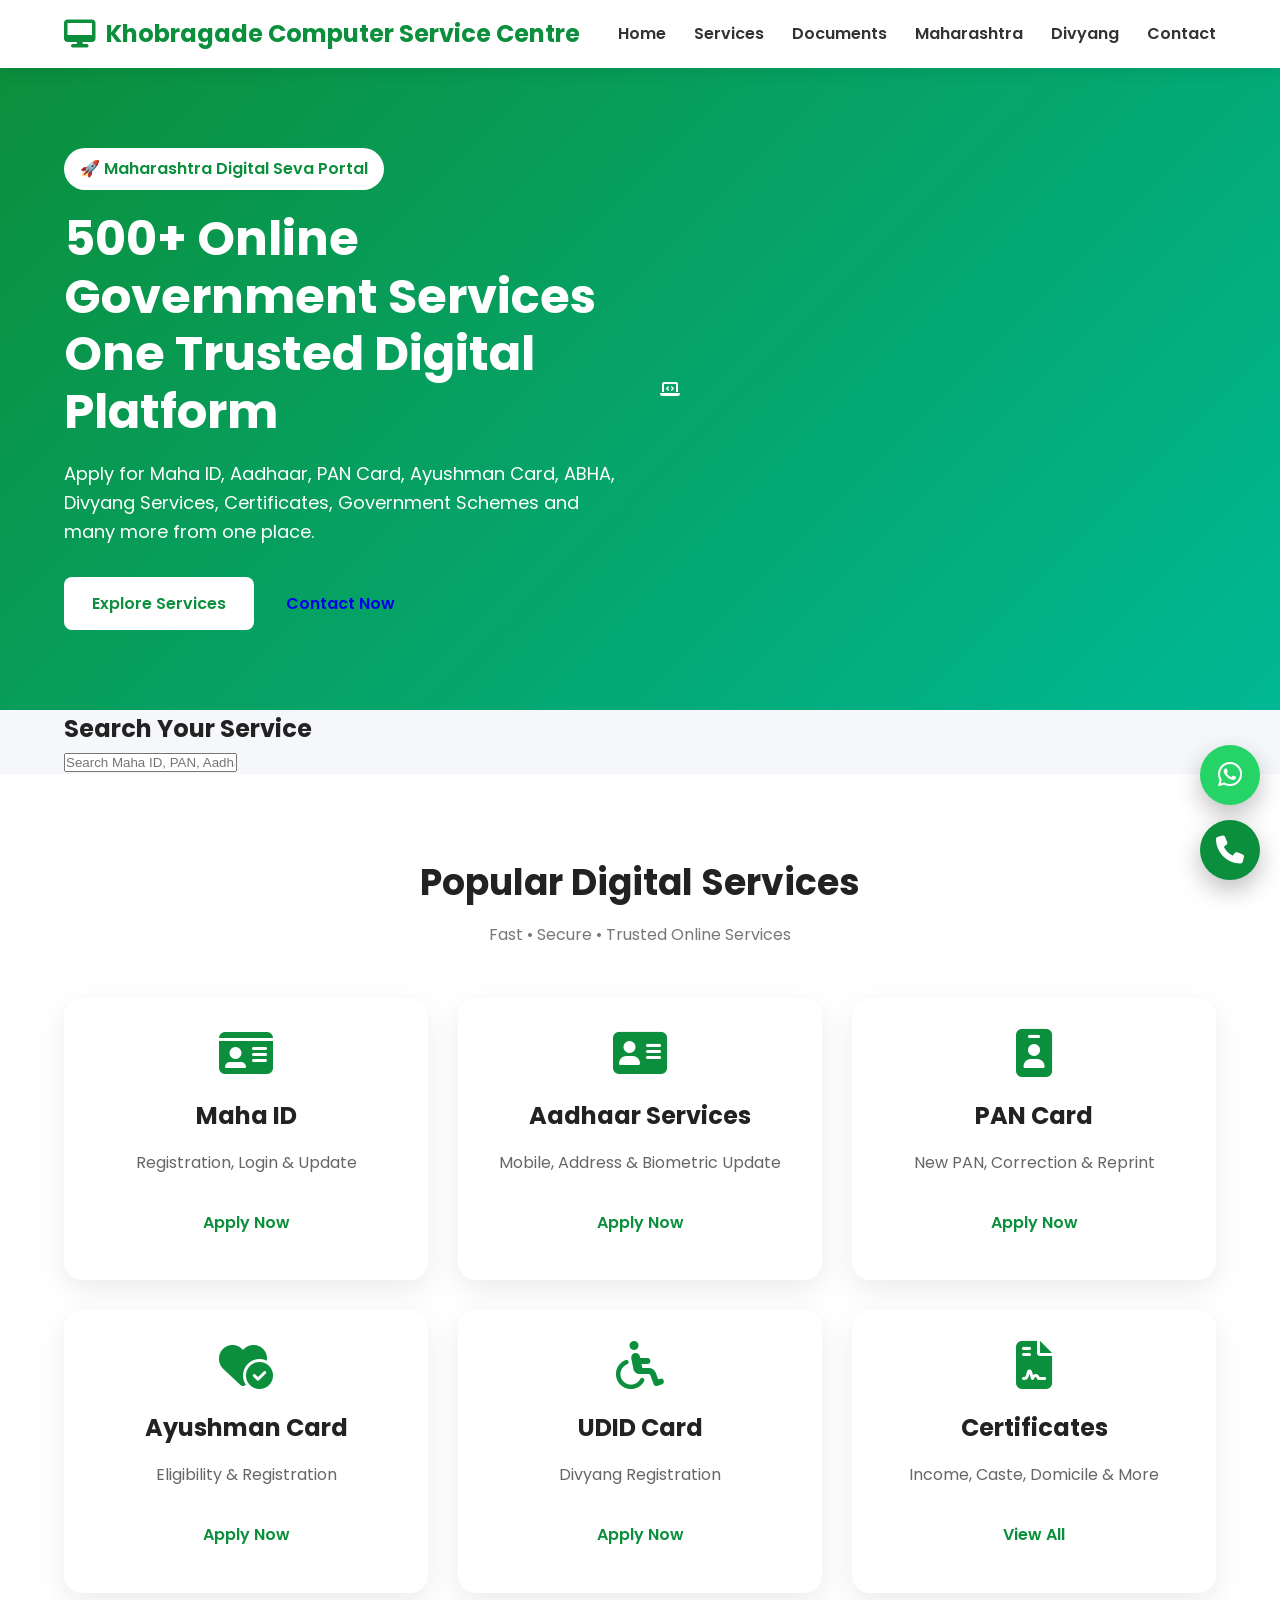
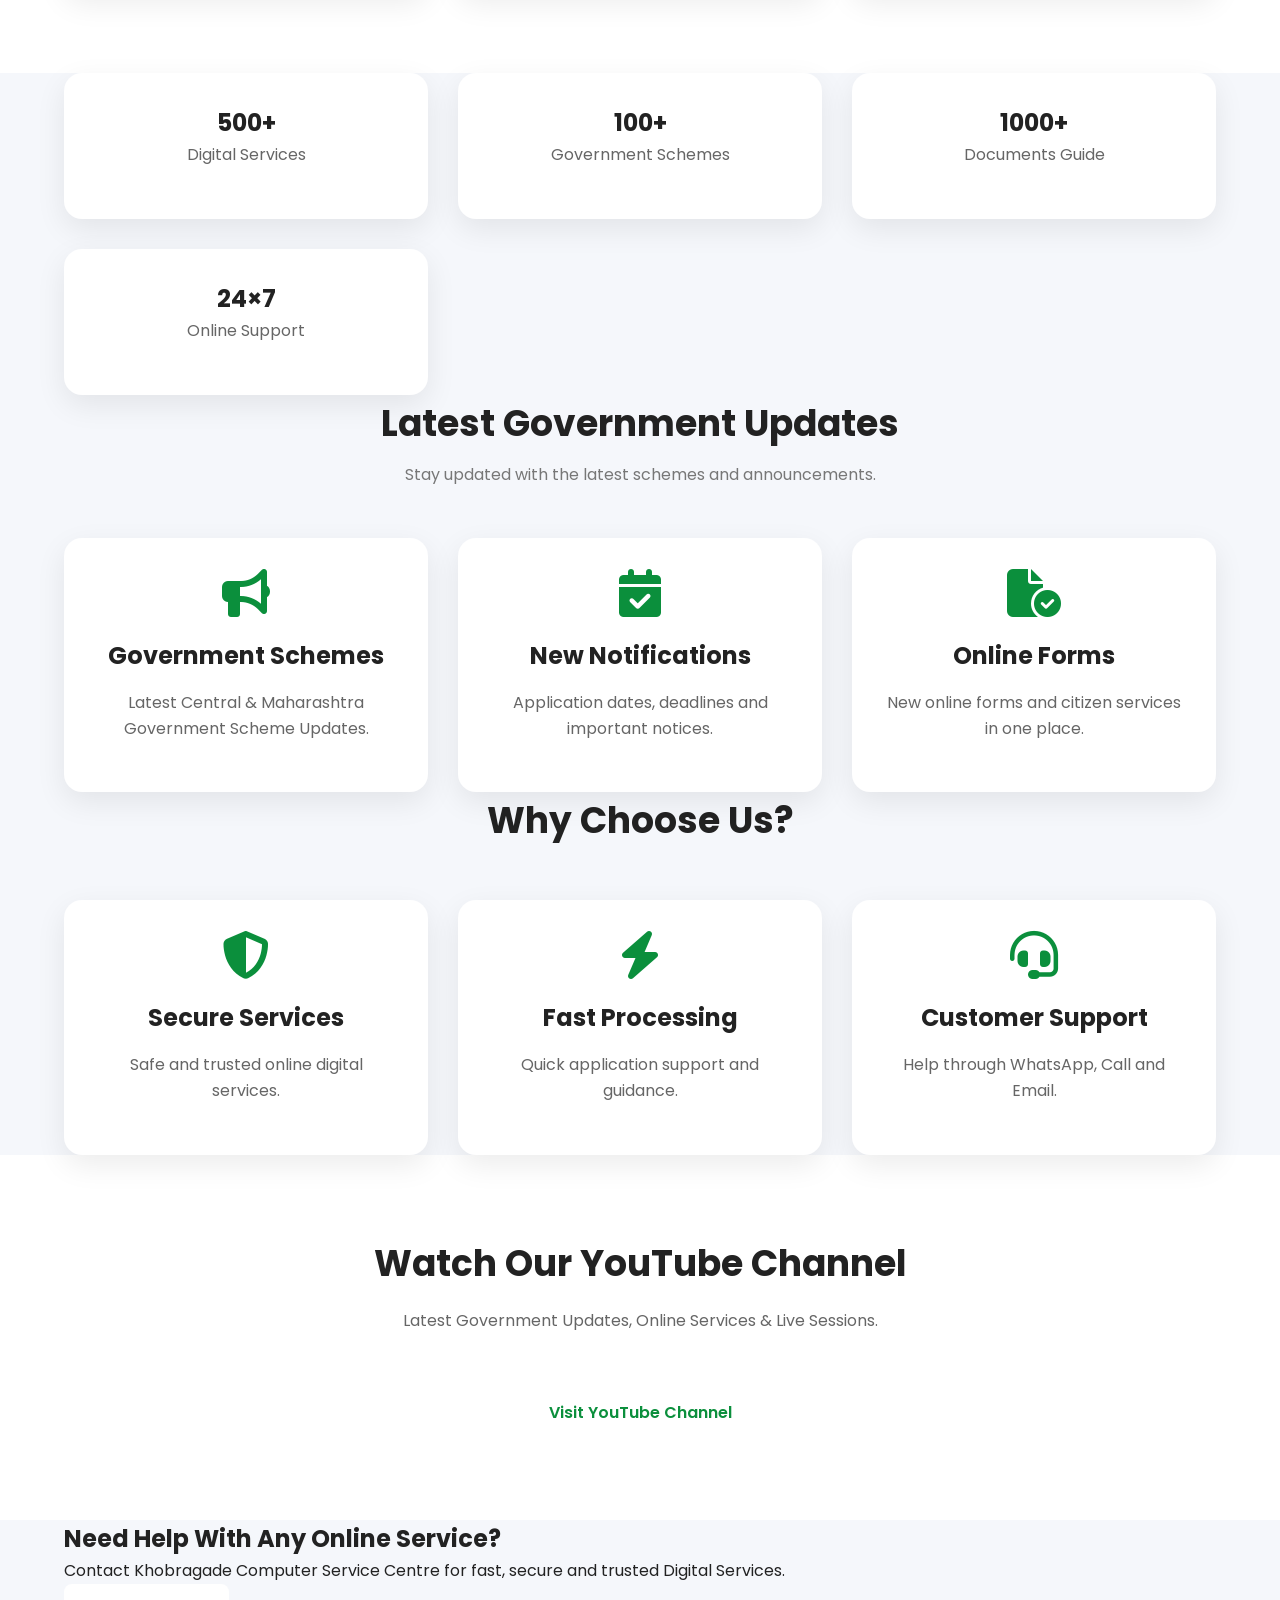
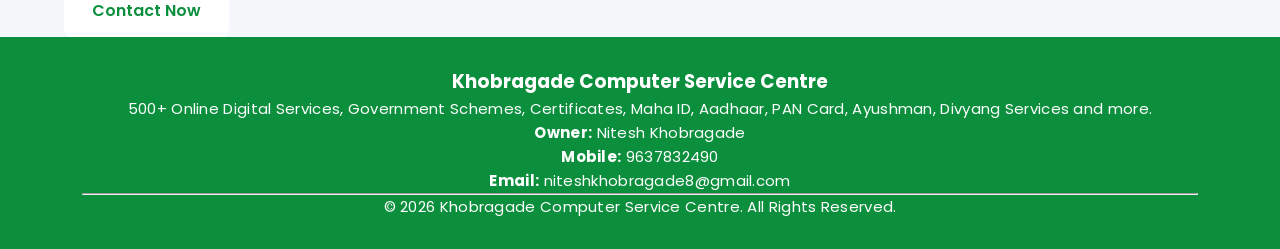
==== index.html @ 03d784b7 "Revise HTML meta tags and content for SEO Updated title, meta tags, and content for clarity and SEO." ====
<!DOCTYPE html>
<html lang="en">
<head>

<meta charset="UTF-8">
<meta name="viewport" content="width=device-width, initial-scale=1.0">

<title>Khobragade Computer Service Centre | Digital Seva Portal</title>

<meta name="description" content="Khobragade Computer Service Centre - Maha ID, Aadhaar, PAN Card, Ayushman, ABHA, Divyang, CSC, Government Schemes and 500+ Online Digital Services.">

<meta name="keywords" content="Maha ID, Aadhaar, PAN Card, Ayushman, ABHA, Divyang, CSC, Government Services, Maharashtra">

<meta name="author" content="Nitesh Khobragade">

<meta name="robots" content="index,follow">

<meta name="theme-color" content="#0f9d58">

<link rel="stylesheet" href="style.css">

<link rel="preconnect" href="https://fonts.googleapis.com">
<link rel="preconnect" href="https://fonts.gstatic.com" crossorigin>

<link href="https://fonts.googleapis.com/css2?family=Poppins:wght@300;400;500;600;700;800&display=swap" rel="stylesheet">

<link rel="stylesheet" href="https://cdnjs.cloudflare.com/ajax/libs/font-awesome/6.7.2/css/all.min.css">

</head>

<body>

<header class="header">

<div class="container">

<a href="index.html" class="logo">

<i class="fa-solid fa-desktop"></i>

<span>Khobragade Computer Service Centre</span>

</a>

<nav class="navbar">

<ul>

<li><a class="active" href="index.html">Home</a></li>
<li><a href="services.html">Services</a></li>
<li><a href="documents.html">Documents</a></li>
<li><a href="maharashtra.html">Maharashtra</a></li>
<li><a href="divyang.html">Divyang</a></li>
<li><a href="contact.html">Contact</a></li>

</ul>

</nav>

<div class="menu-btn">
<i class="fa-solid fa-bars"></i>
</div>

</div>

</header>

<section class="hero">

<div class="container hero-container">

<div class="hero-content">

<span class="badge">
🚀 Maharashtra Digital Seva Portal
</span>

<h1>
500+ Online Government Services<br>
One Trusted Digital Platform
</h1>

<p>

Apply for Maha ID, Aadhaar, PAN Card, Ayushman Card,
ABHA, Divyang Services, Certificates, Government Schemes
and many more from one place.

</p>

<a href="services.html" class="btn btn-primary">
Explore Services
</a>

<a href="contact.html" class="btn btn-outline">
Contact Now
</a>

</div>

<div class="hero-image">

<i class="fa-solid fa-laptop-code hero-icon"></i>

</div>

</div>

</section>

<section class="search-section">

<div class="container">

<h2>Search Your Service</h2>

<input
type="text"
placeholder="Search Maha ID, PAN, Aadhaar, Ayushman..."
class="search-box">

</div>

</section>
<section class="featured-services">

<div class="container">

<div class="section-title">

<h2>Popular Digital Services</h2>

<p>Fast • Secure • Trusted Online Services</p>

</div>

<div class="feature-grid">

<div class="feature-card">
<i class="fa-solid fa-id-card"></i>
<h3>Maha ID</h3>
<p>Registration, Login & Update</p>
<a href="services.html" class="btn btn-primary">Apply Now</a>
</div>

<div class="feature-card">
<i class="fa-solid fa-address-card"></i>
<h3>Aadhaar Services</h3>
<p>Mobile, Address & Biometric Update</p>
<a href="services.html" class="btn btn-primary">Apply Now</a>
</div>

<div class="feature-card">
<i class="fa-solid fa-id-badge"></i>
<h3>PAN Card</h3>
<p>New PAN, Correction & Reprint</p>
<a href="services.html" class="btn btn-primary">Apply Now</a>
</div>

<div class="feature-card">
<i class="fa-solid fa-heart-circle-check"></i>
<h3>Ayushman Card</h3>
<p>Eligibility & Registration</p>
<a href="services.html" class="btn btn-primary">Apply Now</a>
</div>

<div class="feature-card">
<i class="fa-solid fa-wheelchair"></i>
<h3>UDID Card</h3>
<p>Divyang Registration</p>
<a href="services.html" class="btn btn-primary">Apply Now</a>
</div>

<div class="feature-card">
<i class="fa-solid fa-file-contract"></i>
<h3>Certificates</h3>
<p>Income, Caste, Domicile & More</p>
<a href="services.html" class="btn btn-primary">View All</a>
</div>

</div>

</div>

</section>

<section class="stats">

<div class="container">

<div class="feature-grid">

<div class="feature-card">
<h2>500+</h2>
<p>Digital Services</p>
</div>

<div class="feature-card">
<h2>100+</h2>
<p>Government Schemes</p>
</div>

<div class="feature-card">
<h2>1000+</h2>
<p>Documents Guide</p>
</div>

<div class="feature-card">
<h2>24×7</h2>
<p>Online Support</p>
</div>

</div>

</div>

</section>
<section class="latest-updates">

<div class="container">

<div class="section-title">

<h2>Latest Government Updates</h2>

<p>Stay updated with the latest schemes and announcements.</p>

</div>

<div class="feature-grid">

<div class="feature-card">
<i class="fa-solid fa-bullhorn"></i>
<h3>Government Schemes</h3>
<p>Latest Central & Maharashtra Government Scheme Updates.</p>
</div>

<div class="feature-card">
<i class="fa-solid fa-calendar-check"></i>
<h3>New Notifications</h3>
<p>Application dates, deadlines and important notices.</p>
</div>

<div class="feature-card">
<i class="fa-solid fa-file-circle-check"></i>
<h3>Online Forms</h3>
<p>New online forms and citizen services in one place.</p>
</div>

</div>

</div>

</section>

<section class="why-us">

<div class="container">

<div class="section-title">

<h2>Why Choose Us?</h2>

</div>

<div class="feature-grid">

<div class="feature-card">
<i class="fa-solid fa-shield-halved"></i>
<h3>Secure Services</h3>
<p>Safe and trusted online digital services.</p>
</div>

<div class="feature-card">
<i class="fa-solid fa-bolt"></i>
<h3>Fast Processing</h3>
<p>Quick application support and guidance.</p>
</div>

<div class="feature-card">
<i class="fa-solid fa-headset"></i>
<h3>Customer Support</h3>
<p>Help through WhatsApp, Call and Email.</p>
</div>

</div>

</div>

</section>

<section class="youtube-section">

<div class="container">

<div class="section-title">

<h2>Watch Our YouTube Channel</h2>

<p>Latest Government Updates, Online Services & Live Sessions.</p>

</div>

<a href="https://youtube.com/@niteshkhobragade8" class="btn btn-primary" target="_blank">

Visit YouTube Channel

</a>

</div>

</section>
<section class="contact-cta">

<div class="container">

<h2>Need Help With Any Online Service?</h2>

<p>
Contact Khobragade Computer Service Centre for fast, secure and trusted Digital Services.
</p>

<a href="contact.html" class="btn btn-primary">Contact Now</a>

</div>

</section>

<footer class="footer">

<div class="container">

<div class="footer-content">

<h3>Khobragade Computer Service Centre</h3>

<p>
500+ Online Digital Services, Government Schemes,
Certificates, Maha ID, Aadhaar, PAN Card,
Ayushman, Divyang Services and more.
</p>

<p>

<strong>Owner:</strong> Nitesh Khobragade<br>

<strong>Mobile:</strong>
<a href="tel:+919637832490">9637832490</a><br>

<strong>Email:</strong>
<a href="mailto:niteshkhobragade8@gmail.com">
niteshkhobragade8@gmail.com
</a>

</p>

</div>

<hr>

<p class="copyright">

© 2026 Khobragade Computer Service Centre.
All Rights Reserved.

</p>

</div>

</footer>

<a href="https://wa.me/919637832490"
class="floating-whatsapp"
target="_blank">

<i class="fa-brands fa-whatsapp"></i>

</a>

<a href="tel:+919637832490"
class="floating-call">

<i class="fa-solid fa-phone"></i>

</a>

<script src="script.js"></script>

</body>

</html>
---- style.css ----
/* =====================================================
   Khobragade Computer Service Centre
   Version 2 - Premium Style
   Part A
===================================================== */

*{
margin:0;
padding:0;
box-sizing:border-box;
}

html{
scroll-behavior:smooth;
}

body{
font-family:'Poppins',sans-serif;
background:#f5f7fb;
color:#222;
line-height:1.6;
overflow-x:hidden;
}

.container{
width:90%;
max-width:1200px;
margin:auto;
}

a{
text-decoration:none;
transition:.3s;
}

img{
max-width:100%;
display:block;
}

ul{
list-style:none;
}

/* ================= HEADER ================= */

.header{
position:sticky;
top:0;
left:0;
width:100%;
background:#ffffff;
box-shadow:0 4px 15px rgba(0,0,0,.08);
z-index:999;
}

.header .container{
display:flex;
justify-content:space-between;
align-items:center;
padding:15px 0;
}

.logo{
display:flex;
align-items:center;
gap:10px;
font-size:24px;
font-weight:700;
color:#0b8f3c;
}

.logo i{
font-size:28px;
}

.navbar ul{
display:flex;
gap:28px;
}

.navbar a{
font-weight:600;
color:#333;
}

.navbar a:hover,
.navbar a.active{
color:#0b8f3c;
}

.menu-btn{
display:none;
font-size:28px;
cursor:pointer;
}

/* ================= HERO ================= */

.hero{
padding:80px 0;
background:linear-gradient(135deg,#0b8f3c,#00b894);
color:#fff;
}

.hero-container{
display:flex;
align-items:center;
justify-content:space-between;
gap:40px;
flex-wrap:wrap;
}

.hero-content{
flex:1;
min-width:300px;
}

.hero-image{
flex:1;
min-width:300px;
}

.badge{
display:inline-block;
background:#fff;
color:#0b8f3c;
padding:8px 16px;
border-radius:30px;
font-weight:600;
margin-bottom:20px;
}

.hero h1{
font-size:48px;
line-height:1.2;
margin-bottom:20px;
}

.hero p{
font-size:18px;
margin-bottom:30px;
}
/* ================= BUTTONS ================= */

.hero-buttons{
display:flex;
gap:15px;
flex-wrap:wrap;
}

.btn{
display:inline-block;
padding:14px 28px;
border-radius:8px;
font-size:16px;
font-weight:600;
transition:.3s;
}

.btn-primary{
background:#ffffff;
color:#0b8f3c;
}

.btn-primary:hover{
background:#222;
color:#fff;
transform:translateY(-3px);
}

.btn-secondary{
background:transparent;
border:2px solid #fff;
color:#fff;
}

.btn-secondary:hover{
background:#fff;
color:#0b8f3c;
}

.btn-success{
background:#25D366;
color:#fff;
}

.btn-danger{
background:#ff0000;
color:#fff;
}

/* ================= QUICK SERVICES ================= */

.quick-services{
padding:80px 0;
background:#fff;
}

.section-title{
text-align:center;
margin-bottom:50px;
}

.section-title h2{
font-size:36px;
color:#222;
margin-bottom:10px;
}

.section-title p{
color:#777;
}

.service-grid{
display:grid;
grid-template-columns:repeat(auto-fit,minmax(250px,1fr));
gap:25px;
}

.service-card{
background:#fff;
padding:30px;
border-radius:15px;
box-shadow:0 10px 25px rgba(0,0,0,.08);
text-align:center;
transition:.3s;
}

.service-card:hover{
transform:translateY(-10px);
}

.service-card i{
font-size:42px;
color:#0b8f3c;
margin-bottom:20px;
}

.service-card h3{
margin-bottom:10px;
}

/* ================= ABOUT ================= */

.about{
padding:80px 0;
background:#f7f7f7;
}

.about-content{
display:flex;
align-items:center;
justify-content:space-between;
gap:40px;
flex-wrap:wrap;
}

.about-text,
.about-image{
flex:1;
min-width:300px;
}

.about-text ul{
margin:25px 0;
}

.about-text li{
margin-bottom:12px;
font-weight:500;
}

/* ================= COUNTERS ================= */

.counter-section{
padding:70px 0;
background:#0b8f3c;
}

.counter-grid{
display:grid;
grid-template-columns:repeat(auto-fit,minmax(220px,1fr));
gap:25px;
}

.counter-box{
background:#fff;
padding:30px;
text-align:center;
border-radius:15px;
}

.counter-box h2{
font-size:40px;
color:#0b8f3c;
margin-bottom:10px;
}
/* ================= FEATURED SERVICES ================= */

.featured-services{
padding:80px 0;
background:#ffffff;
}

.feature-grid{
display:grid;
grid-template-columns:repeat(auto-fit,minmax(280px,1fr));
gap:30px;
}

.feature-card{
background:#fff;
padding:30px;
border-radius:18px;
box-shadow:0 10px 30px rgba(0,0,0,.08);
transition:.35s;
text-align:center;
border-top:5px solid #0b8f3c;
}

.feature-card:hover{
transform:translateY(-10px);
box-shadow:0 20px 40px rgba(0,0,0,.15);
}

.feature-card i{
font-size:48px;
color:#0b8f3c;
margin-bottom:20px;
}

.feature-card h3{
font-size:24px;
margin-bottom:15px;
color:#222;
}

.feature-card p{
color:#666;
margin-bottom:20px;
}

.feature-card a{
font-weight:600;
color:#0b8f3c;
}

.feature-card a:hover{
color:#065f28;
}

/* ================= CTA SECTION ================= */

.cta-section{
padding:80px 20px;
text-align:center;
background:linear-gradient(135deg,#0b8f3c,#00b894);
color:#fff;
}

.cta-section h2{
font-size:40px;
margin-bottom:20px;
}

.cta-section p{
max-width:700px;
margin:0 auto 30px;
font-size:18px;
line-height:1.8;
}

/* ================= WHY CHOOSE US ================= */

.why-choose-us{
padding:80px 0;
background:#f5f7fb;
}

.why-grid{
display:grid;
grid-template-columns:repeat(auto-fit,minmax(250px,1fr));
gap:30px;
}

.why-card{
background:#fff;
padding:35px;
border-radius:18px;
text-align:center;
box-shadow:0 10px 25px rgba(0,0,0,.08);
transition:.35s;
}

.why-card:hover{
transform:translateY(-8px);
}

.why-card i{
font-size:50px;
color:#0b8f3c;
margin-bottom:20px;
}

.why-card h3{
font-size:24px;
margin-bottom:15px;
}

.why-card p{
color:#666;
line-height:1.7;
}

/* ================= YOUTUBE SECTION ================= */

.youtube-section{
padding:80px 20px;
text-align:center;
background:#ffffff;
}

.youtube-section h2{
font-size:36px;
margin-bottom:15px;
}

.youtube-section p{
max-width:700px;
margin:0 auto 30px;
color:#666;
line-height:1.8;
}
/* ================= CONTACT SECTION ================= */

.contact-section{
padding:80px 0;
background:#f8fafc;
}

.contact-grid{
display:grid;
grid-template-columns:repeat(auto-fit,minmax(280px,1fr));
gap:30px;
}

.contact-card{
background:#fff;
padding:35px;
text-align:center;
border-radius:18px;
box-shadow:0 10px 25px rgba(0,0,0,.08);
transition:.35s;
}

.contact-card:hover{
transform:translateY(-10px);
box-shadow:0 20px 40px rgba(0,0,0,.15);
}

.contact-card i{
font-size:50px;
color:#0b8f3c;
margin-bottom:20px;
}

.contact-card h3{
font-size:24px;
margin-bottom:10px;
color:#222;
}

.contact-card p{
color:#666;
margin-bottom:25px;
line-height:1.7;
}

/* ================= FOOTER ================= */

.footer{
background:#0b8f3c;
color:#fff;
padding:30px 20px;
text-align:center;
}

.footer p{
font-size:15px;
letter-spacing:.3px;
}

/* ================= FLOATING BUTTONS ================= */

.floating-whatsapp,
.floating-call{
position:fixed;
right:20px;
width:60px;
height:60px;
border-radius:50%;
display:flex;
align-items:center;
justify-content:center;
font-size:28px;
color:#fff;
z-index:999;
box-shadow:0 10px 25px rgba(0,0,0,.25);
transition:.3s;
}

.floating-whatsapp{
bottom:95px;
background:#25D366;
}

.floating-call{
bottom:20px;
background:#0b8f3c;
}

.floating-whatsapp:hover,
.floating-call:hover{
transform:scale(1.12);
}

/* ================= COMMON HOVER ================= */

.feature-card,
.service-card,
.why-card,
.contact-card,
.counter-box{
transition:.35s ease;
}

.feature-card:hover,
.service-card:hover,
.why-card:hover,
.contact-card:hover,
.counter-box:hover{
transform:translateY(-8px);
}
/* ================= MOBILE RESPONSIVE ================= */

@media (max-width:991px){

.hero{
padding:60px 0;
}

.hero-container,
.about-content{
flex-direction:column;
text-align:center;
}

.hero h1{
font-size:38px;
}

.section-title h2{
font-size:30px;
}

.navbar{
display:none;
position:absolute;
top:100%;
left:0;
width:100%;
background:#fff;
box-shadow:0 10px 20px rgba(0,0,0,.08);
padding:20px 0;
}

.navbar.active{
display:block;
}

.navbar ul{
flex-direction:column;
gap:18px;
text-align:center;
}

.menu-btn{
display:block;
}

.hero-buttons{
justify-content:center;
}

}

@media (max-width:768px){

.container{
width:94%;
}

.hero h1{
font-size:32px;
}

.hero p{
font-size:16px;
}

.section-title h2{
font-size:28px;
}

.feature-grid,
.service-grid,
.why-grid,
.contact-grid,
.counter-grid{
grid-template-columns:1fr;
}

.logo{
font-size:18px;
}

.logo i{
font-size:22px;
}

.btn{
width:100%;
text-align:center;
}

.hero-buttons{
flex-direction:column;
}

.cta-section h2{
font-size:30px;
}

.youtube-section h2{
font-size:28px;
}

}

@media (max-width:480px){

.hero{
padding:45px 0;
}

.hero h1{
font-size:28px;
}

.hero p{
font-size:15px;
}

.badge{
font-size:13px;
padding:6px 14px;
}

.section-title h2{
font-size:24px;
}

.floating-whatsapp,
.floating-call{
width:55px;
height:55px;
font-size:24px;
right:15px;
}

.floating-whatsapp{
bottom:85px;
}

.floating-call{
bottom:15px;
}

}
/* =====================================================
   PART F - FINAL PREMIUM FINISH
===================================================== */

/* Smooth Animation */
@keyframes fadeUp{
0%{
opacity:0;
transform:translateY(40px);
}
100%{
opacity:1;
transform:translateY(0);
}
}

.hero-content,
.hero-image,
.service-card,
.feature-card,
.why-card,
.contact-card,
.counter-box,
.about-content{
animation:fadeUp .8s ease;
}

/* Custom Scrollbar */
::-webkit-scrollbar{
width:10px;
}

::-webkit-scrollbar-track{
background:#f1f1f1;
}

::-webkit-scrollbar-thumb{
background:#0b8f3c;
border-radius:20px;
}

::-webkit-scrollbar-thumb:hover{
background:#08702f;
}

/* Selection Color */
::selection{
background:#0b8f3c;
color:#fff;
}

/* Image Hover */
img{
transition:.4s;
}

img:hover{
transform:scale(1.03);
}

/* Button Hover */
.btn{
cursor:pointer;
}

.btn:hover{
box-shadow:0 12px 30px rgba(0,0,0,.20);
}

/* Card Border Effect */
.service-card,
.feature-card,
.why-card,
.contact-card{
border:1px solid transparent;
}

.service-card:hover,
.feature-card:hover,
.why-card:hover,
.contact-card:hover{
border-color:#0b8f3c;
}

/* Footer Links */
.footer a{
color:#fff;
}

.footer a:hover{
text-decoration:underline;
}

/* Utility */
.text-center{
text-align:center;
}

.mt-20{
margin-top:20px;
}

.mt-40{
margin-top:40px;
}

.mb-20{
margin-bottom:20px;
}

.mb-40{
margin-bottom:40px;
}

/* ===== END OF STYLE.CSS ===== */
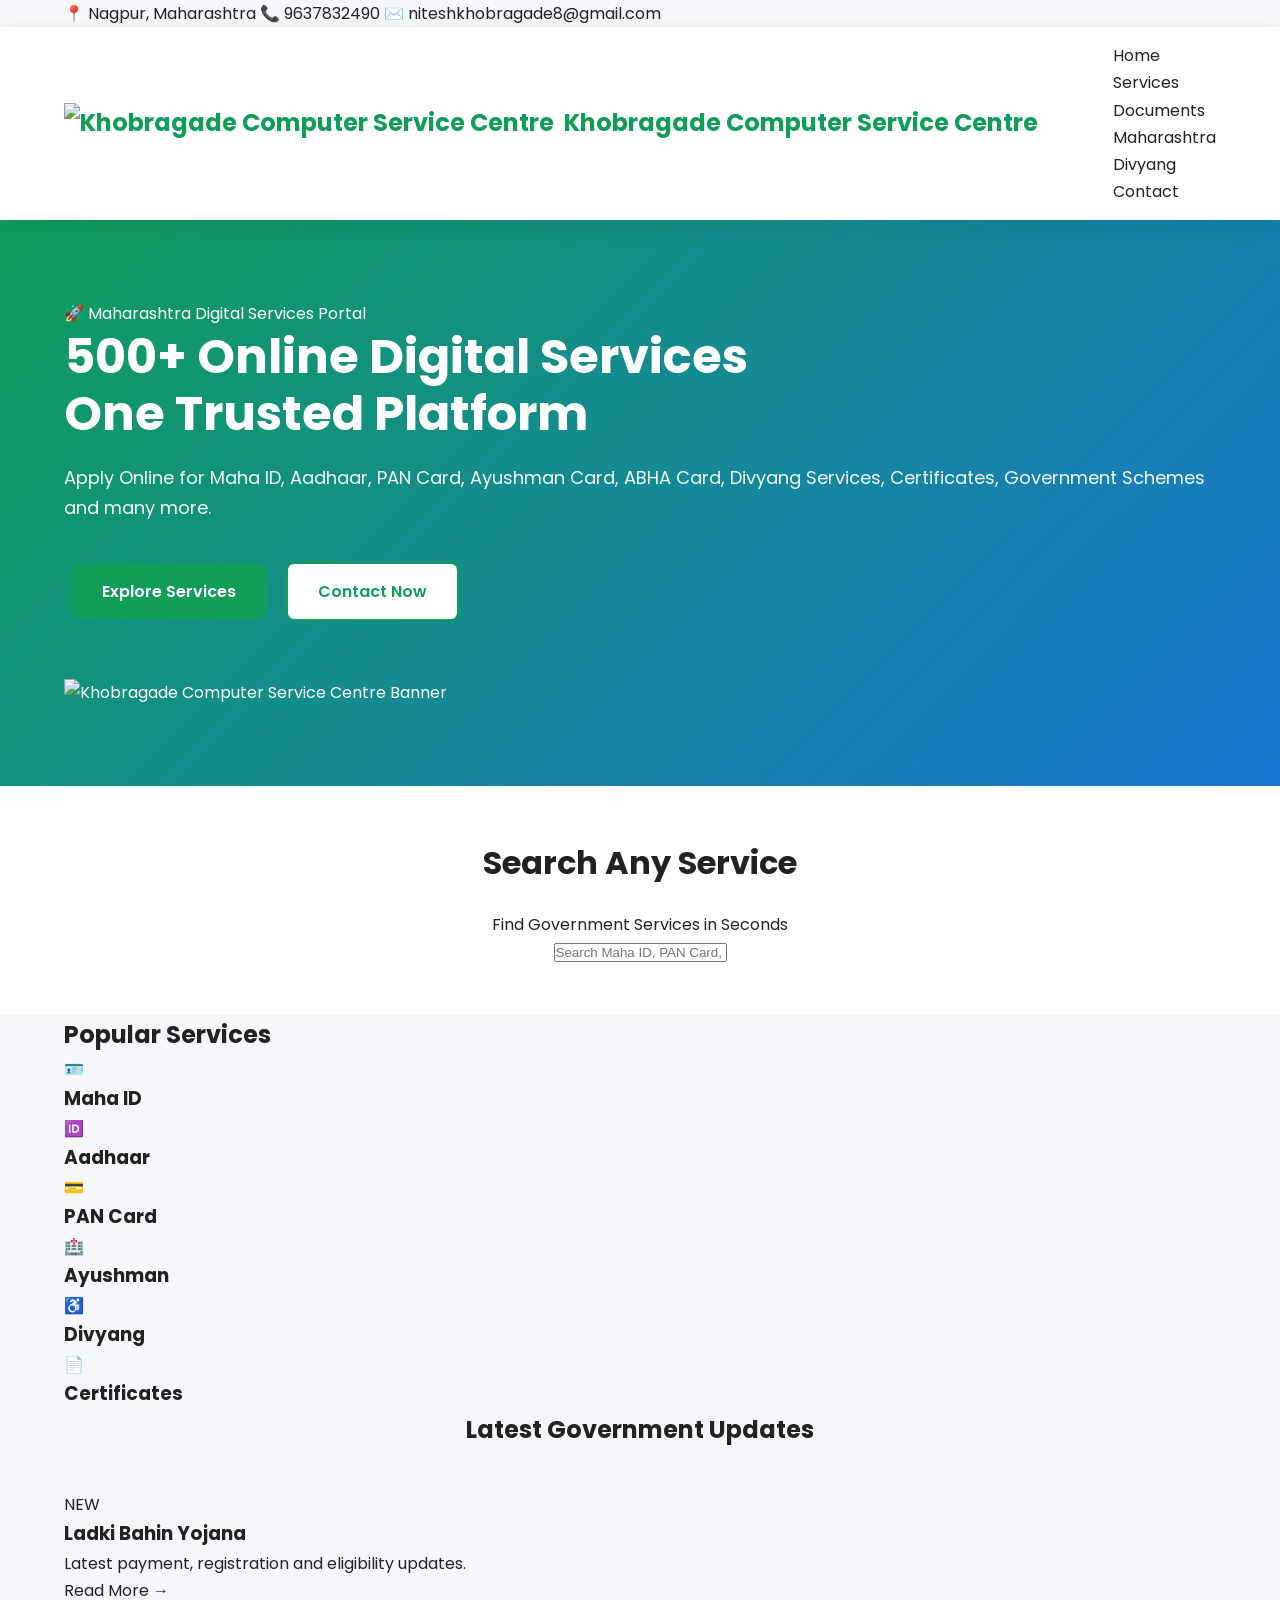
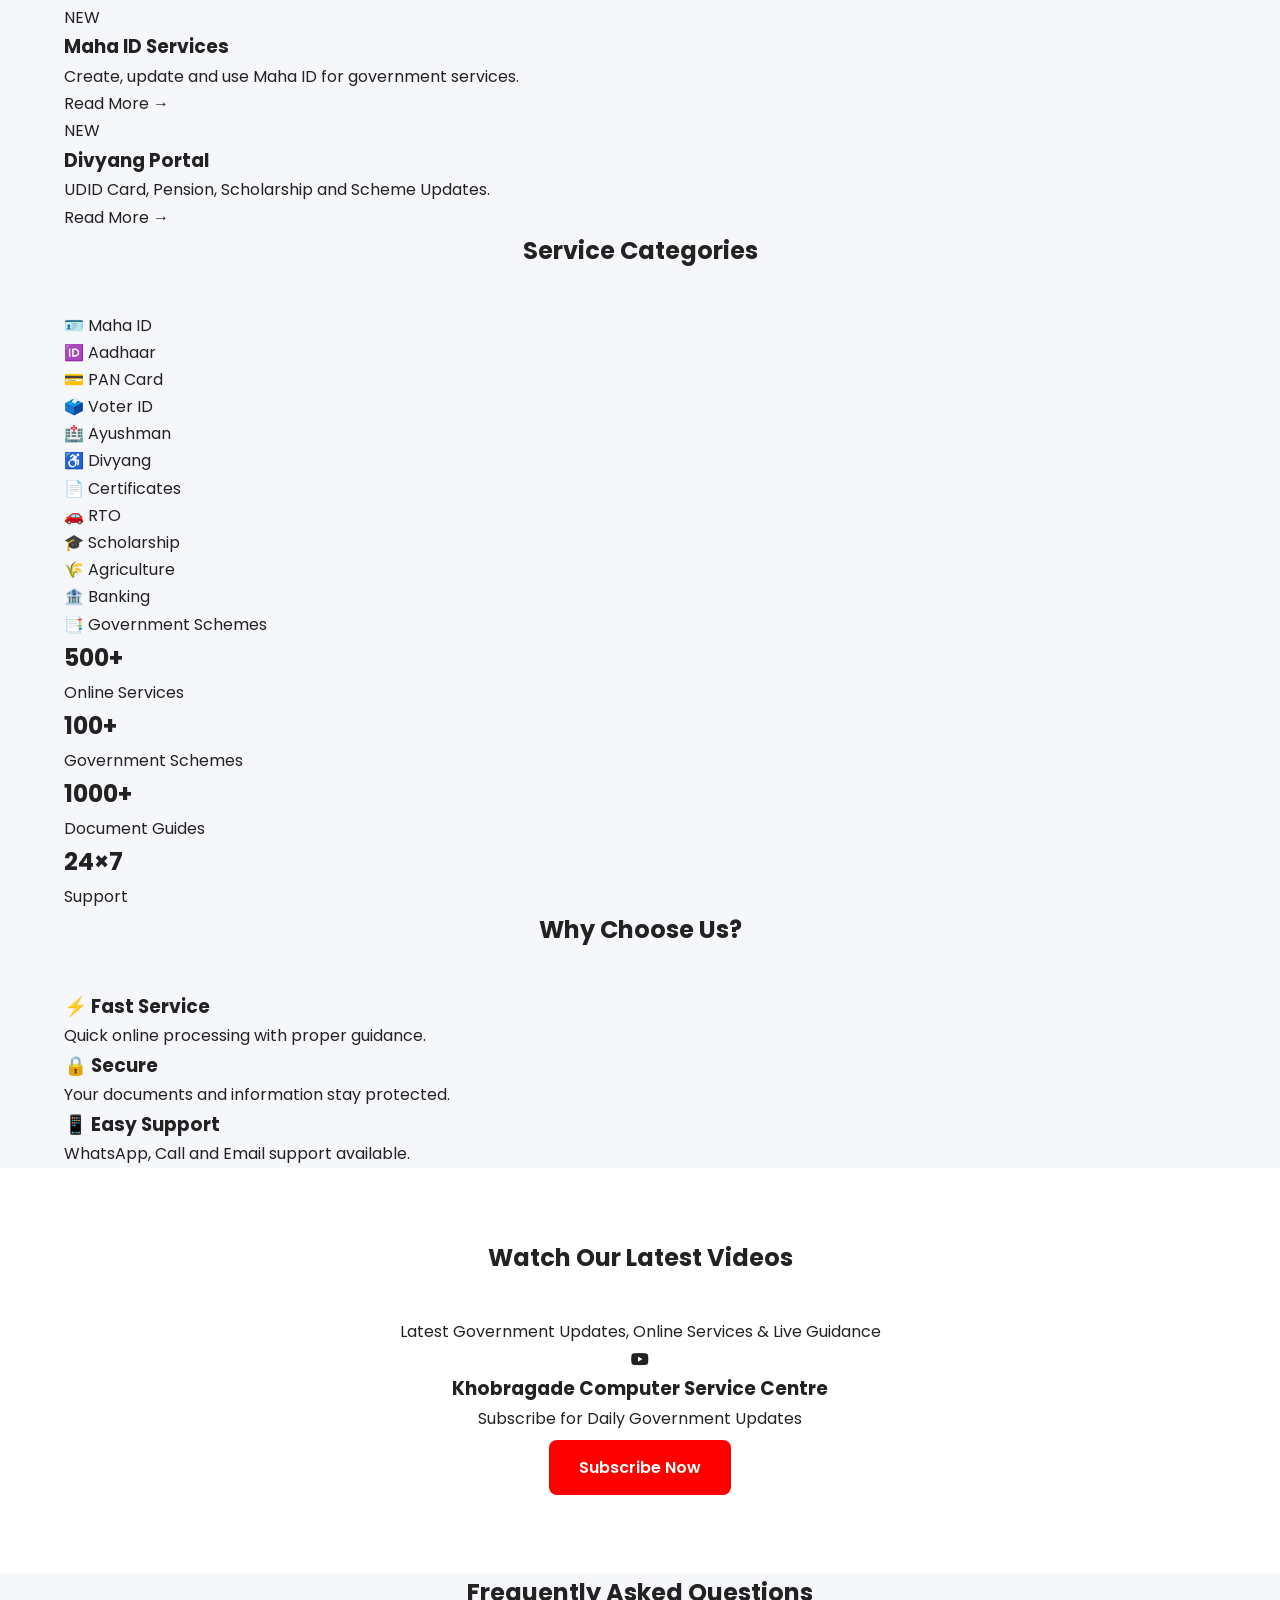
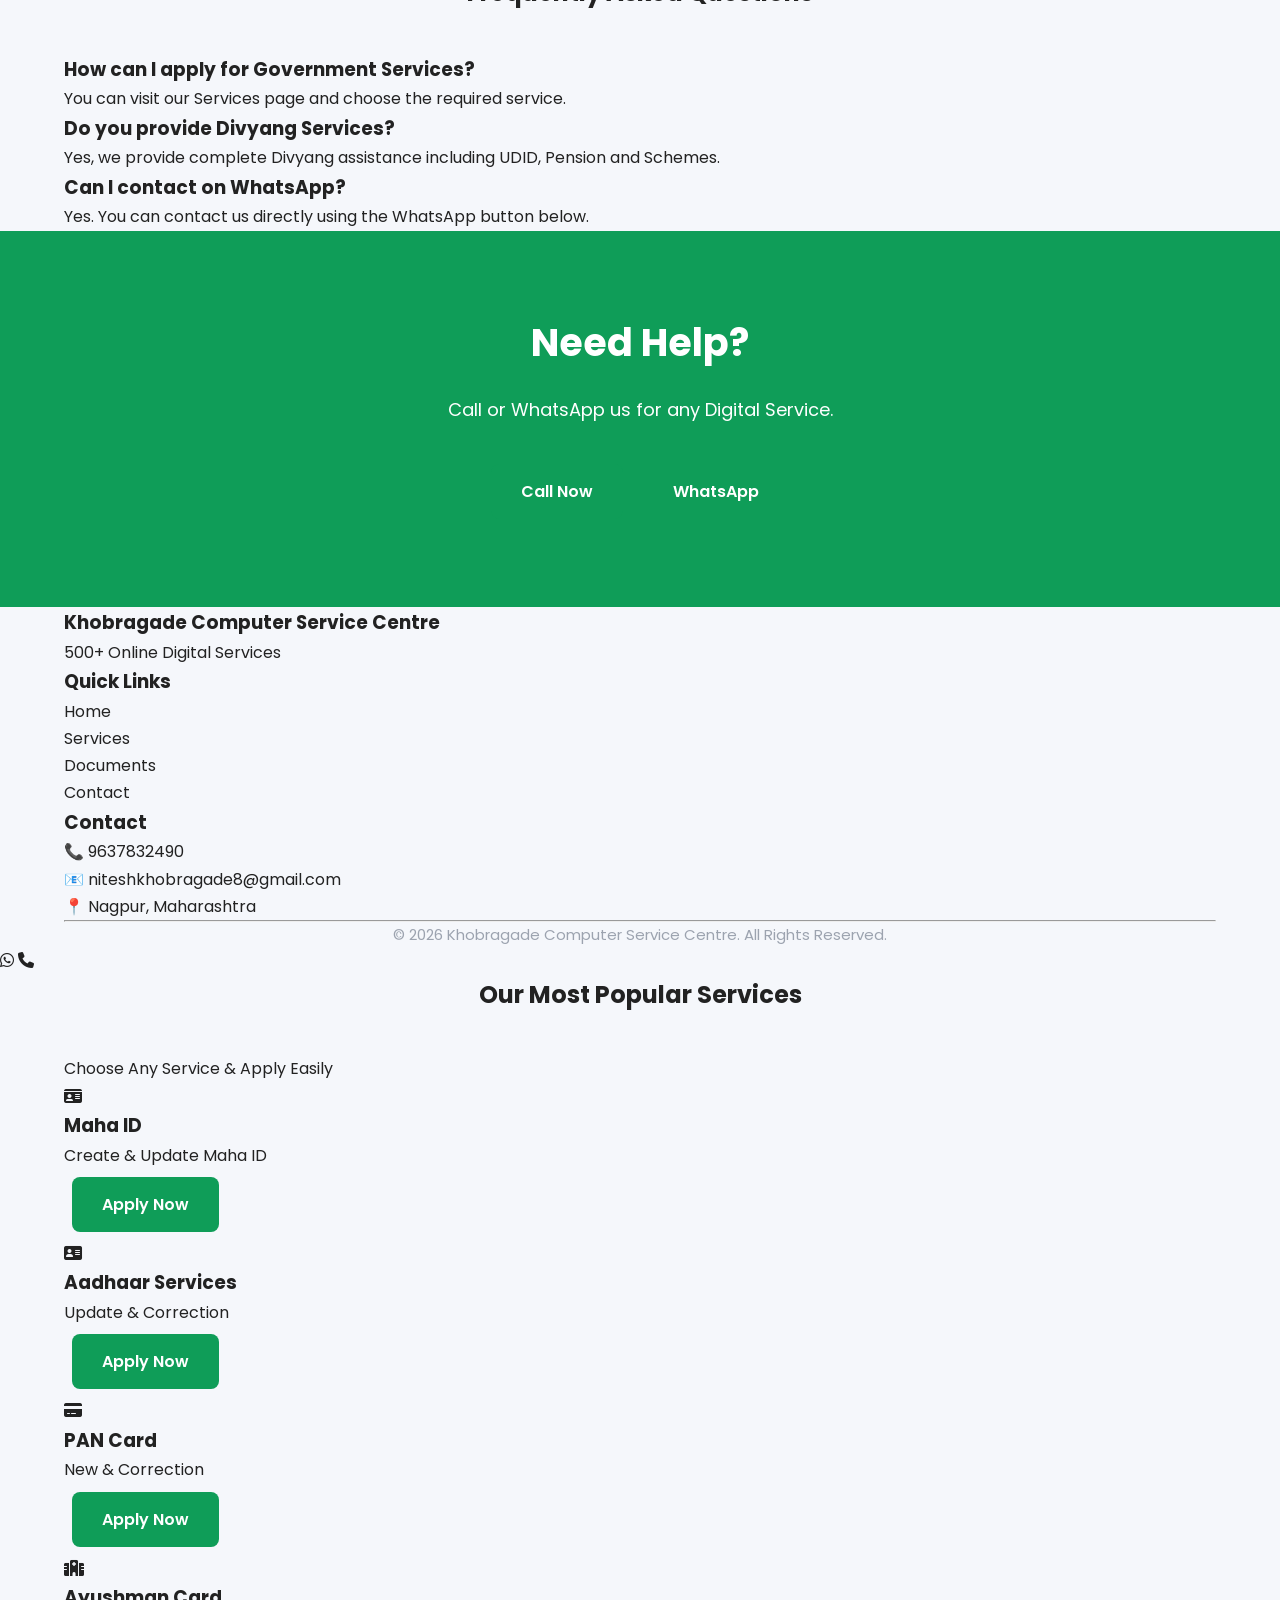
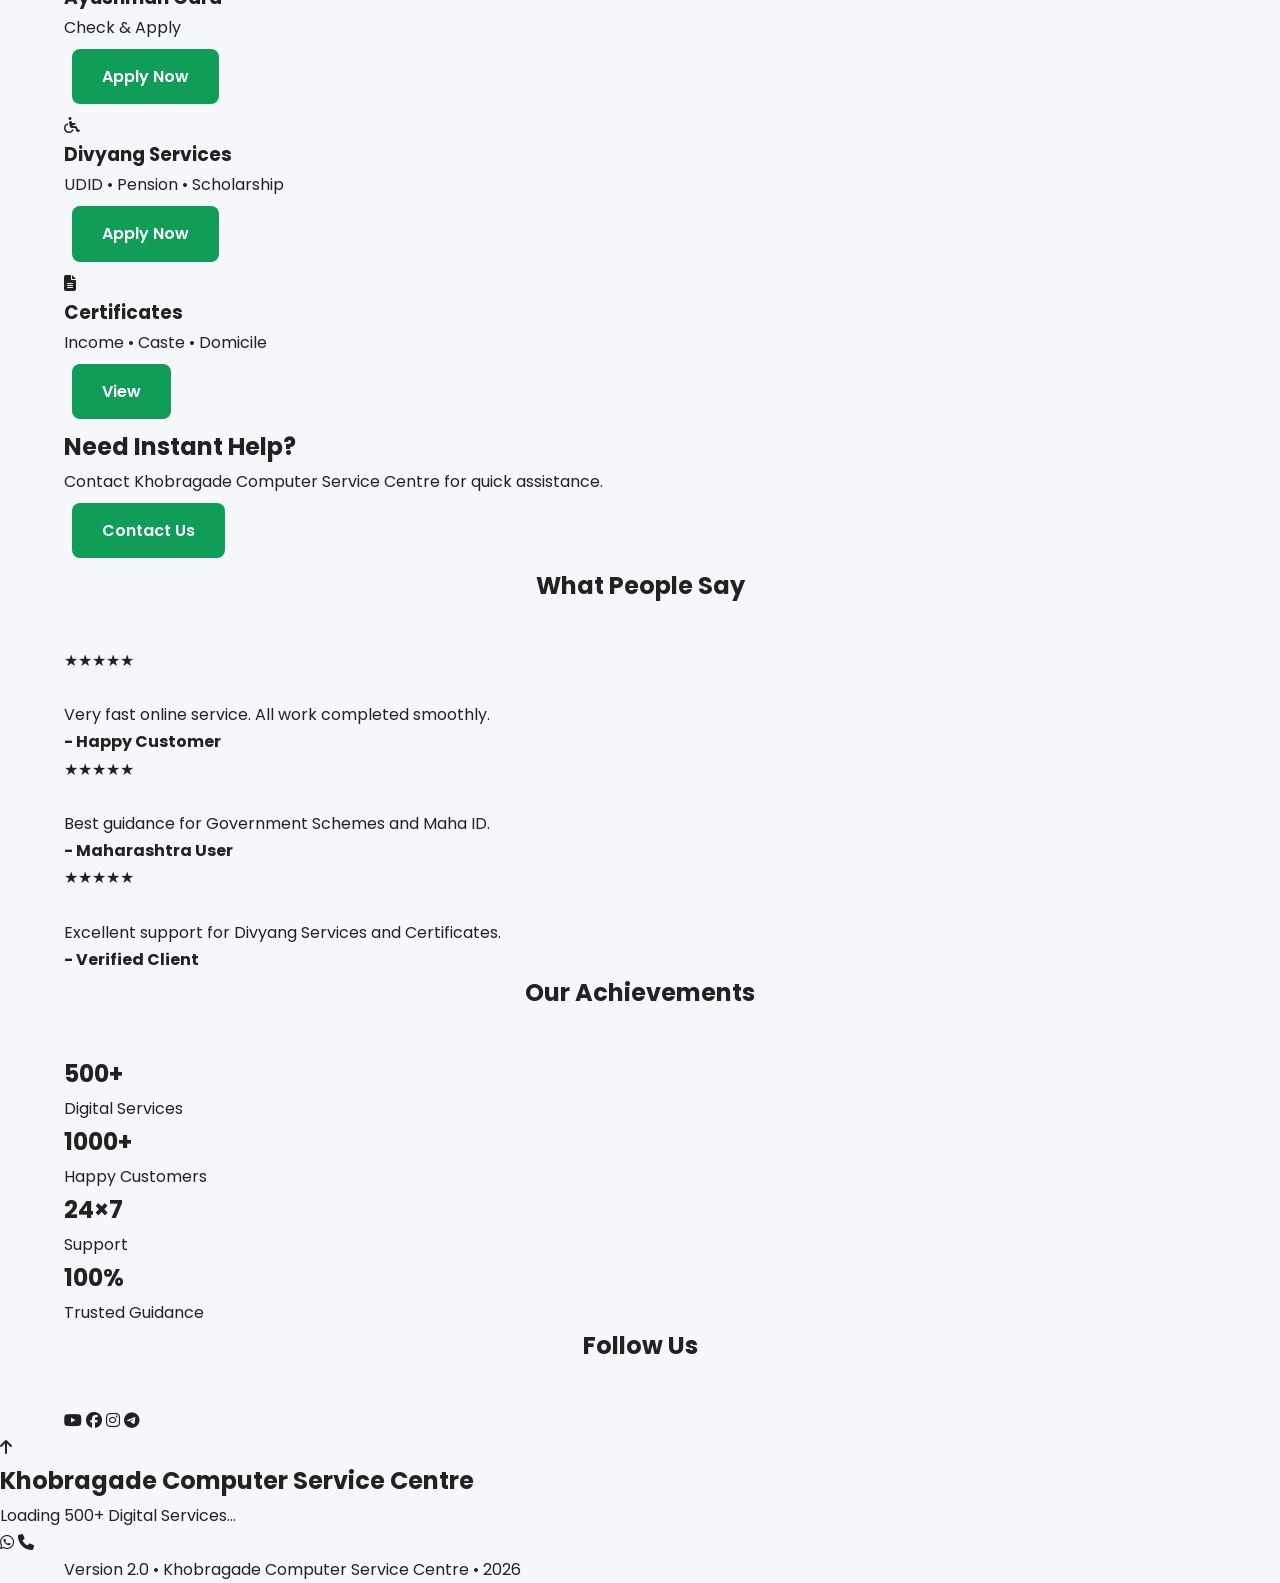
==== commit 56366c2d: "Update index.html" ====
--- a/index.html
+++ b/index.html
@@ -5,387 +5,875 @@
 <meta charset="UTF-8">
 <meta name="viewport" content="width=device-width, initial-scale=1.0">
 
-<title>Khobragade Computer Service Centre | Digital Seva Portal</title>
-
-<meta name="description" content="Khobragade Computer Service Centre - Maha ID, Aadhaar, PAN Card, Ayushman, ABHA, Divyang, CSC, Government Schemes and 500+ Online Digital Services.">
-
-<meta name="keywords" content="Maha ID, Aadhaar, PAN Card, Ayushman, ABHA, Divyang, CSC, Government Services, Maharashtra">
+<title>Khobragade Computer Service Centre | 500+ Online Digital Services</title>
+
+<meta name="description" content="Khobragade Computer Service Centre provides 500+ Online Digital Services including Maha ID, Aadhaar, PAN Card, Ayushman Card, ABHA, Divyang Services, Certificates, Government Schemes and more.">
+
+<meta name="keywords" content="Maha ID, Aadhaar, PAN Card, Ayushman, ABHA, Divyang, Government Services, Maharashtra, Online Services">
 
 <meta name="author" content="Nitesh Khobragade">
 
-<meta name="robots" content="index,follow">
-
-<meta name="theme-color" content="#0f9d58">
+<meta name="robots" content="index, follow">
+
+<meta name="theme-color" content="#0F9D58">
+
+<meta property="og:title" content="Khobragade Computer Service Centre">
+
+<meta property="og:description" content="500+ Online Digital Services in Maharashtra">
+
+<meta property="og:type" content="website">
+
+<meta property="og:image" content="banner.png">
+
+<meta property="og:url" content="https://9637832490.online">
+
+<link rel="icon" href="favicon.png">
+
+<link rel="preconnect" href="https://fonts.googleapis.com">
+
+<link rel="preconnect" href="https://fonts.gstatic.com" crossorigin>
+
+<link href="https://fonts.googleapis.com/css2?family=Poppins:wght@300;400;500;600;700;800&display=swap" rel="stylesheet">
+
+<link rel="stylesheet" href="https://cdnjs.cloudflare.com/ajax/libs/font-awesome/6.7.2/css/all.min.css">
 
 <link rel="stylesheet" href="style.css">
 
-<link rel="preconnect" href="https://fonts.googleapis.com">
-<link rel="preconnect" href="https://fonts.gstatic.com" crossorigin>
-
-<link href="https://fonts.googleapis.com/css2?family=Poppins:wght@300;400;500;600;700;800&display=swap" rel="stylesheet">
-
-<link rel="stylesheet" href="https://cdnjs.cloudflare.com/ajax/libs/font-awesome/6.7.2/css/all.min.css">
-
 </head>
 
 <body>
 
+<div class="top-bar">
+
+<div class="container">
+
+<span>
+📍 Nagpur, Maharashtra
+</span>
+
+<span>
+
+📞 9637832490
+
+</span>
+
+<span>
+
+✉️ niteshkhobragade8@gmail.com
+
+</span>
+
+</div>
+
+</div>
+
 <header class="header">
 
 <div class="container">
 
 <a href="index.html" class="logo">
 
-<i class="fa-solid fa-desktop"></i>
-
-<span>Khobragade Computer Service Centre</span>
-
-</a>
-
-<nav class="navbar">
+<img src="logo.png" alt="Khobragade Computer Service Centre">
+
+<span>
+
+Khobragade Computer Service Centre
+
+</span>
+
+</a>
+
+<nav>
 
 <ul>
 
-<li><a class="active" href="index.html">Home</a></li>
+<li><a href="index.html">Home</a></li>
+
 <li><a href="services.html">Services</a></li>
+
 <li><a href="documents.html">Documents</a></li>
+
 <li><a href="maharashtra.html">Maharashtra</a></li>
+
 <li><a href="divyang.html">Divyang</a></li>
+
 <li><a href="contact.html">Contact</a></li>
 
 </ul>
 
 </nav>
 
-<div class="menu-btn">
-<i class="fa-solid fa-bars"></i>
-</div>
-
 </div>
 
 </header>
+<!-- =========================
+ HERO SECTION
+========================== -->
 
 <section class="hero">
 
 <div class="container hero-container">
 
-<div class="hero-content">
-
-<span class="badge">
-🚀 Maharashtra Digital Seva Portal
+<div class="hero-left">
+
+<span class="hero-badge">
+🚀 Maharashtra Digital Services Portal
 </span>
 
 <h1>
-500+ Online Government Services<br>
-One Trusted Digital Platform
+
+500+ Online Digital Services<br>
+
+One Trusted Platform
+
 </h1>
 
 <p>
 
-Apply for Maha ID, Aadhaar, PAN Card, Ayushman Card,
-ABHA, Divyang Services, Certificates, Government Schemes
-and many more from one place.
-
-</p>
+Apply Online for Maha ID, Aadhaar, PAN Card,
+Ayushman Card, ABHA Card, Divyang Services,
+Certificates, Government Schemes and many more.
+
+</p>
+
+<div class="hero-buttons">
 
 <a href="services.html" class="btn btn-primary">
+
 Explore Services
+
 </a>
 
 <a href="contact.html" class="btn btn-outline">
+
 Contact Now
-</a>
-
-</div>
-
-<div class="hero-image">
-
-<i class="fa-solid fa-laptop-code hero-icon"></i>
-
-</div>
-
-</div>
-
-</section>
+
+</a>
+
+</div>
+
+</div>
+
+<div class="hero-right">
+
+<img src="banner.png"
+
+alt="Khobragade Computer Service Centre Banner">
+
+</div>
+
+</div>
+
+</section>
+
+<!-- =========================
+ SEARCH
+========================== -->
 
 <section class="search-section">
 
 <div class="container">
 
-<h2>Search Your Service</h2>
+<h2>
+
+Search Any Service
+
+</h2>
+
+<p>
+
+Find Government Services in Seconds
+
+</p>
 
 <input
+
 type="text"
-placeholder="Search Maha ID, PAN, Aadhaar, Ayushman..."
-class="search-box">
-
-</div>
-
-</section>
-<section class="featured-services">
-
-<div class="container">
-
-<div class="section-title">
-
-<h2>Popular Digital Services</h2>
-
-<p>Fast • Secure • Trusted Online Services</p>
-
-</div>
-
-<div class="feature-grid">
-
-<div class="feature-card">
+
+id="serviceSearch"
+
+placeholder="Search Maha ID, PAN Card, Aadhaar, Ayushman..."
+
+>
+
+</div>
+
+</section>
+
+<!-- =========================
+ QUICK SERVICES
+========================== -->
+
+<section class="quick-services">
+
+<div class="container">
+
+<h2>
+
+Popular Services
+
+</h2>
+
+<div class="service-grid">
+
+<a href="services.html" class="service-box">
+
+🪪
+
+<h3>Maha ID</h3>
+
+</a>
+
+<a href="services.html" class="service-box">
+
+🆔
+
+<h3>Aadhaar</h3>
+
+</a>
+
+<a href="services.html" class="service-box">
+
+💳
+
+<h3>PAN Card</h3>
+
+</a>
+
+<a href="services.html" class="service-box">
+
+🏥
+
+<h3>Ayushman</h3>
+
+</a>
+
+<a href="services.html" class="service-box">
+
+♿
+
+<h3>Divyang</h3>
+
+</a>
+
+<a href="services.html" class="service-box">
+
+📄
+
+<h3>Certificates</h3>
+
+</a>
+
+</div>
+
+</div>
+
+</section>
+<!-- =========================
+LATEST GOVERNMENT UPDATES
+========================= -->
+
+<section class="updates">
+
+<div class="container">
+
+<h2 class="section-title">Latest Government Updates</h2>
+
+<div class="updates-grid">
+
+<div class="update-card">
+<span class="new-tag">NEW</span>
+<h3>Ladki Bahin Yojana</h3>
+<p>Latest payment, registration and eligibility updates.</p>
+<a href="#">Read More →</a>
+</div>
+
+<div class="update-card">
+<span class="new-tag">NEW</span>
+<h3>Maha ID Services</h3>
+<p>Create, update and use Maha ID for government services.</p>
+<a href="#">Read More →</a>
+</div>
+
+<div class="update-card">
+<span class="new-tag">NEW</span>
+<h3>Divyang Portal</h3>
+<p>UDID Card, Pension, Scholarship and Scheme Updates.</p>
+<a href="#">Read More →</a>
+</div>
+
+</div>
+
+</div>
+
+</section>
+
+<!-- =========================
+SERVICE CATEGORIES
+========================= -->
+
+<section class="categories">
+
+<div class="container">
+
+<h2 class="section-title">Service Categories</h2>
+
+<div class="category-grid">
+
+<div class="category-card">🪪 Maha ID</div>
+<div class="category-card">🆔 Aadhaar</div>
+<div class="category-card">💳 PAN Card</div>
+<div class="category-card">🗳️ Voter ID</div>
+<div class="category-card">🏥 Ayushman</div>
+<div class="category-card">♿ Divyang</div>
+<div class="category-card">📄 Certificates</div>
+<div class="category-card">🚗 RTO</div>
+<div class="category-card">🎓 Scholarship</div>
+<div class="category-card">🌾 Agriculture</div>
+<div class="category-card">🏦 Banking</div>
+<div class="category-card">📑 Government Schemes</div>
+
+</div>
+
+</div>
+
+</section>
+
+<!-- =========================
+STATISTICS
+========================= -->
+
+<section class="statistics">
+
+<div class="container">
+
+<div class="stats-grid">
+
+<div class="stat-box">
+<h2>500+</h2>
+<p>Online Services</p>
+</div>
+
+<div class="stat-box">
+<h2>100+</h2>
+<p>Government Schemes</p>
+</div>
+
+<div class="stat-box">
+<h2>1000+</h2>
+<p>Document Guides</p>
+</div>
+
+<div class="stat-box">
+<h2>24×7</h2>
+<p>Support</p>
+</div>
+
+</div>
+
+</div>
+
+</section>
+
+<!-- =========================
+WHY CHOOSE US
+========================= -->
+
+<section class="why">
+
+<div class="container">
+
+<h2 class="section-title">Why Choose Us?</h2>
+
+<div class="why-grid">
+
+<div class="why-card">
+<h3>⚡ Fast Service</h3>
+<p>Quick online processing with proper guidance.</p>
+</div>
+
+<div class="why-card">
+<h3>🔒 Secure</h3>
+<p>Your documents and information stay protected.</p>
+</div>
+
+<div class="why-card">
+<h3>📱 Easy Support</h3>
+<p>WhatsApp, Call and Email support available.</p>
+</div>
+
+</div>
+
+</div>
+
+</section>
+<!-- =========================
+ YOUTUBE SECTION
+========================= -->
+
+<section class="youtube-section">
+
+<div class="container">
+
+<h2 class="section-title">Watch Our Latest Videos</h2>
+
+<p class="section-subtitle">
+Latest Government Updates, Online Services & Live Guidance
+</p>
+
+<div class="youtube-box">
+
+<i class="fa-brands fa-youtube"></i>
+
+<h3>Khobragade Computer Service Centre</h3>
+
+<p>Subscribe for Daily Government Updates</p>
+
+<a href="https://youtube.com/@niteshkhobragade8" target="_blank" class="btn btn-primary">
+
+Subscribe Now
+
+</a>
+
+</div>
+
+</div>
+
+</section>
+
+<!-- =========================
+ FAQ
+========================= -->
+
+<section class="faq">
+
+<div class="container">
+
+<h2 class="section-title">Frequently Asked Questions</h2>
+
+<div class="faq-item">
+
+<h3>How can I apply for Government Services?</h3>
+
+<p>You can visit our Services page and choose the required service.</p>
+
+</div>
+
+<div class="faq-item">
+
+<h3>Do you provide Divyang Services?</h3>
+
+<p>Yes, we provide complete Divyang assistance including UDID, Pension and Schemes.</p>
+
+</div>
+
+<div class="faq-item">
+
+<h3>Can I contact on WhatsApp?</h3>
+
+<p>Yes. You can contact us directly using the WhatsApp button below.</p>
+
+</div>
+
+</div>
+
+</section>
+
+<!-- =========================
+ CONTACT CTA
+========================= -->
+
+<section class="contact-cta">
+
+<div class="container">
+
+<h2>Need Help?</h2>
+
+<p>
+
+Call or WhatsApp us for any Digital Service.
+
+</p>
+
+<div class="hero-buttons">
+
+<a href="tel:+919637832490" class="btn btn-primary">
+
+Call Now
+
+</a>
+
+<a href="https://wa.me/919637832490" class="btn btnoutline">
+
+WhatsApp
+
+</a>
+
+</div>
+
+</div>
+
+</section>
+
+<!-- =========================
+ FOOTER
+========================= -->
+
+<footer>
+
+<div class="container">
+
+<div class="footer-grid">
+
+<div>
+
+<h3>Khobragade Computer Service Centre</h3>
+
+<p>
+
+500+ Online Digital Services
+
+</p>
+
+</div>
+
+<div>
+
+<h3>Quick Links</h3>
+
+<ul>
+
+<li><a href="index.html">Home</a></li>
+
+<li><a href="services.html">Services</a></li>
+
+<li><a href="documents.html">Documents</a></li>
+
+<li><a href="contact.html">Contact</a></li>
+
+</ul>
+
+</div>
+
+<div>
+
+<h3>Contact</h3>
+
+<p>📞 9637832490</p>
+
+<p>📧 niteshkhobragade8@gmail.com</p>
+
+<p>📍 Nagpur, Maharashtra</p>
+
+</div>
+
+</div>
+
+<hr>
+
+<p class="copyright">
+
+© 2026 Khobragade Computer Service Centre. All Rights Reserved.
+
+</p>
+
+</div>
+
+</footer>
+
+<a href="https://wa.me/919637832490" class="whatsapp-float" target="_blank">
+
+<i class="fa-brands fa-whatsapp"></i>
+
+</a>
+
+<a href="tel:+919637832490" class="call-float">
+
+<i class="fa-solid fa-phone"></i>
+
+</a>
+
+<script src="script.js"></script>
+
+<!-- =========================
+OUR POPULAR SERVICES
+========================= -->
+
+<section class="popular-services">
+
+<div class="container">
+
+<h2 class="section-title">
+Our Most Popular Services
+</h2>
+
+<p class="section-subtitle">
+Choose Any Service & Apply Easily
+</p>
+
+<div class="services-grid">
+
+<div class="service-card">
 <i class="fa-solid fa-id-card"></i>
 <h3>Maha ID</h3>
-<p>Registration, Login & Update</p>
+<p>Create & Update Maha ID</p>
 <a href="services.html" class="btn btn-primary">Apply Now</a>
 </div>
 
-<div class="feature-card">
+<div class="service-card">
 <i class="fa-solid fa-address-card"></i>
 <h3>Aadhaar Services</h3>
-<p>Mobile, Address & Biometric Update</p>
+<p>Update & Correction</p>
 <a href="services.html" class="btn btn-primary">Apply Now</a>
 </div>
 
-<div class="feature-card">
-<i class="fa-solid fa-id-badge"></i>
+<div class="service-card">
+<i class="fa-solid fa-credit-card"></i>
 <h3>PAN Card</h3>
-<p>New PAN, Correction & Reprint</p>
+<p>New & Correction</p>
 <a href="services.html" class="btn btn-primary">Apply Now</a>
 </div>
 
-<div class="feature-card">
-<i class="fa-solid fa-heart-circle-check"></i>
+<div class="service-card">
+<i class="fa-solid fa-hospital"></i>
 <h3>Ayushman Card</h3>
-<p>Eligibility & Registration</p>
+<p>Check & Apply</p>
 <a href="services.html" class="btn btn-primary">Apply Now</a>
 </div>
 
-<div class="feature-card">
+<div class="service-card">
 <i class="fa-solid fa-wheelchair"></i>
-<h3>UDID Card</h3>
-<p>Divyang Registration</p>
-<a href="services.html" class="btn btn-primary">Apply Now</a>
-</div>
-
-<div class="feature-card">
-<i class="fa-solid fa-file-contract"></i>
+<h3>Divyang Services</h3>
+<p>UDID • Pension • Scholarship</p>
+<a href="divyang.html" class="btn btn-primary">Apply Now</a>
+</div>
+
+<div class="service-card">
+<i class="fa-solid fa-file-lines"></i>
 <h3>Certificates</h3>
-<p>Income, Caste, Domicile & More</p>
-<a href="services.html" class="btn btn-primary">View All</a>
-</div>
-
-</div>
-
-</div>
-
-</section>
-
-<section class="stats">
-
-<div class="container">
-
-<div class="feature-grid">
-
-<div class="feature-card">
+<p>Income • Caste • Domicile</p>
+<a href="documents.html" class="btn btn-primary">View</a>
+</div>
+
+</div>
+
+</div>
+
+</section>
+
+<!-- =========================
+CALL TO ACTION
+========================= -->
+
+<section class="cta-section">
+
+<div class="container">
+
+<h2>Need Instant Help?</h2>
+
+<p>
+Contact Khobragade Computer Service Centre for quick assistance.
+</p>
+
+<a href="contact.html" class="btn btn-primary">
+Contact Us
+</a>
+
+</div>
+
+</section>
+<!-- =========================
+TESTIMONIALS
+========================= -->
+
+<section class="testimonials">
+
+<div class="container">
+
+<h2 class="section-title">
+What People Say
+</h2>
+
+<div class="testimonial-grid">
+
+<div class="testimonial-card">
+<p>
+★★★★★
+<br><br>
+Very fast online service. All work completed smoothly.
+</p>
+<h4>- Happy Customer</h4>
+</div>
+
+<div class="testimonial-card">
+<p>
+★★★★★
+<br><br>
+Best guidance for Government Schemes and Maha ID.
+</p>
+<h4>- Maharashtra User</h4>
+</div>
+
+<div class="testimonial-card">
+<p>
+★★★★★
+<br><br>
+Excellent support for Divyang Services and Certificates.
+</p>
+<h4>- Verified Client</h4>
+</div>
+
+</div>
+
+</div>
+
+</section>
+
+<!-- =========================
+OUR ACHIEVEMENTS
+========================= -->
+
+<section class="achievements">
+
+<div class="container">
+
+<h2 class="section-title">
+Our Achievements
+</h2>
+
+<div class="stats-grid">
+
+<div class="stat-box">
 <h2>500+</h2>
 <p>Digital Services</p>
 </div>
 
-<div class="feature-card">
-<h2>100+</h2>
-<p>Government Schemes</p>
-</div>
-
-<div class="feature-card">
+<div class="stat-box">
 <h2>1000+</h2>
-<p>Documents Guide</p>
-</div>
-
-<div class="feature-card">
+<p>Happy Customers</p>
+</div>
+
+<div class="stat-box">
 <h2>24×7</h2>
-<p>Online Support</p>
-</div>
-
-</div>
-
-</div>
-
-</section>
-<section class="latest-updates">
-
-<div class="container">
-
-<div class="section-title">
-
-<h2>Latest Government Updates</h2>
-
-<p>Stay updated with the latest schemes and announcements.</p>
-
-</div>
-
-<div class="feature-grid">
-
-<div class="feature-card">
-<i class="fa-solid fa-bullhorn"></i>
-<h3>Government Schemes</h3>
-<p>Latest Central & Maharashtra Government Scheme Updates.</p>
-</div>
-
-<div class="feature-card">
-<i class="fa-solid fa-calendar-check"></i>
-<h3>New Notifications</h3>
-<p>Application dates, deadlines and important notices.</p>
-</div>
-
-<div class="feature-card">
-<i class="fa-solid fa-file-circle-check"></i>
-<h3>Online Forms</h3>
-<p>New online forms and citizen services in one place.</p>
-</div>
-
-</div>
-
-</div>
-
-</section>
-
-<section class="why-us">
-
-<div class="container">
-
-<div class="section-title">
-
-<h2>Why Choose Us?</h2>
-
-</div>
-
-<div class="feature-grid">
-
-<div class="feature-card">
-<i class="fa-solid fa-shield-halved"></i>
-<h3>Secure Services</h3>
-<p>Safe and trusted online digital services.</p>
-</div>
-
-<div class="feature-card">
-<i class="fa-solid fa-bolt"></i>
-<h3>Fast Processing</h3>
-<p>Quick application support and guidance.</p>
-</div>
-
-<div class="feature-card">
-<i class="fa-solid fa-headset"></i>
-<h3>Customer Support</h3>
-<p>Help through WhatsApp, Call and Email.</p>
-</div>
-
-</div>
-
-</div>
-
-</section>
-
-<section class="youtube-section">
-
-<div class="container">
-
-<div class="section-title">
-
-<h2>Watch Our YouTube Channel</h2>
-
-<p>Latest Government Updates, Online Services & Live Sessions.</p>
-
-</div>
-
-<a href="https://youtube.com/@niteshkhobragade8" class="btn btn-primary" target="_blank">
-
-Visit YouTube Channel
-
-</a>
-
-</div>
-
-</section>
-<section class="contact-cta">
-
-<div class="container">
-
-<h2>Need Help With Any Online Service?</h2>
+<p>Support</p>
+</div>
+
+<div class="stat-box">
+<h2>100%</h2>
+<p>Trusted Guidance</p>
+</div>
+
+</div>
+
+</div>
+
+</section>
+
+<!-- =========================
+SOCIAL MEDIA
+========================= -->
+
+<section class="social-media">
+
+<div class="container">
+
+<h2 class="section-title">
+Follow Us
+</h2>
+
+<div class="social-icons">
+
+<a href="https://youtube.com/@niteshkhobragade8" target="_blank">
+<i class="fa-brands fa-youtube"></i>
+</a>
+
+<a href="#">
+<i class="fa-brands fa-facebook"></i>
+</a>
+
+<a href="#">
+<i class="fa-brands fa-instagram"></i>
+</a>
+
+<a href="#">
+<i class="fa-brands fa-telegram"></i>
+</a>
+
+</div>
+
+</div>
+
+</section>
+<!-- =========================
+ BACK TO TOP
+========================= -->
+
+<a href="#" id="backToTop" class="back-to-top">
+<i class="fa-solid fa-arrow-up"></i>
+</a>
+
+<!-- =========================
+ LOADING SCREEN
+========================= -->
+
+<div id="loader">
+
+<div class="loader-content">
+
+<div class="loader-spinner"></div>
+
+<h2>Khobragade Computer Service Centre</h2>
+
+<p>Loading 500+ Digital Services...</p>
+
+</div>
+
+</div>
+
+<!-- =========================
+ FLOATING ACTION BUTTONS
+========================= -->
+
+<div class="floating-buttons">
+
+<a href="https://wa.me/919637832490"
+target="_blank"
+class="floating-btn whatsapp-btn"
+title="WhatsApp">
+
+<i class="fa-brands fa-whatsapp"></i>
+
+</a>
+
+<a href="tel:+919637832490"
+class="floating-btn call-btn"
+title="Call">
+
+<i class="fa-solid fa-phone"></i>
+
+</a>
+
+</div>
+
+<!-- =========================
+ WEBSITE VERSION
+========================= -->
+
+<div class="website-version">
+
+<div class="container">
 
 <p>
-Contact Khobragade Computer Service Centre for fast, secure and trusted Digital Services.
-</p>
-
-<a href="contact.html" class="btn btn-primary">Contact Now</a>
-
-</div>
-
-</section>
-
-<footer class="footer">
-
-<div class="container">
-
-<div class="footer-content">
-
-<h3>Khobragade Computer Service Centre</h3>
-
-<p>
-500+ Online Digital Services, Government Schemes,
-Certificates, Maha ID, Aadhaar, PAN Card,
-Ayushman, Divyang Services and more.
-</p>
-
-<p>
-
-<strong>Owner:</strong> Nitesh Khobragade<br>
-
-<strong>Mobile:</strong>
-<a href="tel:+919637832490">9637832490</a><br>
-
-<strong>Email:</strong>
-<a href="mailto:niteshkhobragade8@gmail.com">
-niteshkhobragade8@gmail.com
-</a>
-
-</p>
-
-</div>
-
-<hr>
-
-<p class="copyright">
-
-© 2026 Khobragade Computer Service Centre.
-All Rights Reserved.
-
-</p>
-
-</div>
-
-</footer>
-
-<a href="https://wa.me/919637832490"
-class="floating-whatsapp"
-target="_blank">
-
-<i class="fa-brands fa-whatsapp"></i>
-
-</a>
-
-<a href="tel:+919637832490"
-class="floating-call">
-
-<i class="fa-solid fa-phone"></i>
-
-</a>
+
+Version 2.0 • Khobragade Computer Service Centre • 2026
+
+</p>
+
+</div>
+
+</div>
 
 <script src="script.js"></script>
 
 </body>
-
 </html>
--- a/style.css
+++ b/style.css
@@ -1,16 +1,12 @@
-/* =====================================================
+/* ===========================
    Khobragade Computer Service Centre
-   Version 2 - Premium Style
-   Part A
-===================================================== */
+   Premium Version 2
+=========================== */
 
 *{
 margin:0;
 padding:0;
 box-sizing:border-box;
-}
-
-html{
 scroll-behavior:smooth;
 }
 
@@ -18,19 +14,17 @@
 font-family:'Poppins',sans-serif;
 background:#f5f7fb;
 color:#222;
-line-height:1.6;
+line-height:1.7;
 overflow-x:hidden;
-}
-
-.container{
-width:90%;
-max-width:1200px;
-margin:auto;
 }
 
 a{
 text-decoration:none;
-transition:.3s;
+color:inherit;
+}
+
+ul{
+list-style:none;
 }
 
 img{
@@ -38,11 +32,13 @@
 display:block;
 }
 
-ul{
-list-style:none;
-}
-
-/* ================= HEADER ================= */
+.container{
+width:90%;
+max-width:1300px;
+margin:auto;
+}
+
+/* Header */
 
 .header{
 position:sticky;
@@ -50,14 +46,14 @@
 left:0;
 width:100%;
 background:#ffffff;
-box-shadow:0 4px 15px rgba(0,0,0,.08);
+box-shadow:0 5px 20px rgba(0,0,0,.08);
 z-index:999;
 }
 
 .header .container{
 display:flex;
+align-items:center;
 justify-content:space-between;
-align-items:center;
 padding:15px 0;
 }
 
@@ -67,26 +63,26 @@
 gap:10px;
 font-size:24px;
 font-weight:700;
-color:#0b8f3c;
+color:#0f9d58;
 }
 
 .logo i{
-font-size:28px;
+font-size:30px;
 }
 
 .navbar ul{
 display:flex;
-gap:28px;
+gap:25px;
 }
 
 .navbar a{
 font-weight:600;
-color:#333;
+transition:.3s;
 }
 
 .navbar a:hover,
 .navbar a.active{
-color:#0b8f3c;
+color:#0f9d58;
 }
 
 .menu-btn{
@@ -95,19 +91,51 @@
 cursor:pointer;
 }
 
-/* ================= HERO ================= */
+/* Buttons */
+
+.btn{
+display:inline-block;
+padding:14px 30px;
+border-radius:8px;
+font-weight:600;
+transition:.3s;
+margin:8px;
+}
+
+.btn-primary{
+background:#0f9d58;
+color:#fff;
+}
+
+.btn-primary:hover{
+background:#087a42;
+}
+
+.btn-outline{
+border:2px solid #0f9d58;
+color:#0f9d58;
+background:#fff;
+}
+
+.btn-outline:hover{
+background:#0f9d58;
+color:#fff;
+}
+/* ===========================
+   Hero Section
+=========================== */
 
 .hero{
+background:linear-gradient(135deg,#0f9d58,#1976d2);
+color:#fff;
 padding:80px 0;
-background:linear-gradient(135deg,#0b8f3c,#00b894);
-color:#fff;
 }
 
 .hero-container{
 display:flex;
 align-items:center;
 justify-content:space-between;
-gap:40px;
+gap:50px;
 flex-wrap:wrap;
 }
 
@@ -116,17 +144,13 @@
 min-width:300px;
 }
 
-.hero-image{
-flex:1;
-min-width:300px;
-}
-
 .badge{
 display:inline-block;
-background:#fff;
-color:#0b8f3c;
-padding:8px 16px;
+background:#ffffff;
+color:#0f9d58;
+padding:8px 18px;
 border-radius:30px;
+font-size:14px;
 font-weight:600;
 margin-bottom:20px;
 }
@@ -140,66 +164,100 @@
 .hero p{
 font-size:18px;
 margin-bottom:30px;
-}
-/* ================= BUTTONS ================= */
-
-.hero-buttons{
-display:flex;
-gap:15px;
-flex-wrap:wrap;
-}
-
-.btn{
-display:inline-block;
-padding:14px 28px;
-border-radius:8px;
+opacity:.95;
+}
+
+.hero-image{
+flex:1;
+display:flex;
+justify-content:center;
+align-items:center;
+min-width:300px;
+}
+
+.hero-icon{
+font-size:180px;
+color:#ffffff;
+opacity:.15;
+}
+
+/* ===========================
+   Search Section
+=========================== */
+
+.search-section{
+padding:50px 0;
+background:#fff;
+text-align:center;
+}
+
+.search-section h2{
+margin-bottom:20px;
+font-size:32px;
+}
+
+.search-box{
+width:100%;
+max-width:700px;
+padding:16px 20px;
+border:2px solid #ddd;
+border-radius:12px;
 font-size:16px;
-font-weight:600;
+outline:none;
 transition:.3s;
 }
 
-.btn-primary{
-background:#ffffff;
-color:#0b8f3c;
-}
-
-.btn-primary:hover{
-background:#222;
-color:#fff;
-transform:translateY(-3px);
-}
-
-.btn-secondary{
-background:transparent;
-border:2px solid #fff;
-color:#fff;
-}
-
-.btn-secondary:hover{
+.search-box:focus{
+border-color:#0f9d58;
+box-shadow:0 0 10px rgba(15,157,88,.2);
+}
+
+/* ===========================
+   Cards
+=========================== */
+
+.feature-grid{
+display:grid;
+grid-template-columns:repeat(auto-fit,minmax(260px,1fr));
+gap:25px;
+margin-top:40px;
+}
+
+.feature-card{
 background:#fff;
-color:#0b8f3c;
-}
-
-.btn-success{
-background:#25D366;
-color:#fff;
-}
-
-.btn-danger{
-background:#ff0000;
-color:#fff;
-}
-
-/* ================= QUICK SERVICES ================= */
-
-.quick-services{
-padding:80px 0;
-background:#fff;
-}
+padding:30px;
+border-radius:16px;
+box-shadow:0 8px 20px rgba(0,0,0,.08);
+transition:.3s;
+text-align:center;
+}
+
+.feature-card:hover{
+transform:translateY(-8px);
+}
+
+.feature-card i{
+font-size:42px;
+color:#0f9d58;
+margin-bottom:15px;
+}
+
+.feature-card h3{
+margin-bottom:10px;
+font-size:22px;
+}
+
+.feature-card p{
+color:#666;
+margin-bottom:20px;
+}
+/* ===========================
+   Section Title
+=========================== */
 
 .section-title{
 text-align:center;
-margin-bottom:50px;
+margin-bottom:40px;
 }
 
 .section-title h2{
@@ -209,597 +267,226 @@
 }
 
 .section-title p{
-color:#777;
-}
-
-.service-grid{
-display:grid;
-grid-template-columns:repeat(auto-fit,minmax(250px,1fr));
-gap:25px;
-}
-
-.service-card{
-background:#fff;
-padding:30px;
-border-radius:15px;
-box-shadow:0 10px 25px rgba(0,0,0,.08);
-text-align:center;
-transition:.3s;
-}
-
-.service-card:hover{
-transform:translateY(-10px);
-}
-
-.service-card i{
-font-size:42px;
-color:#0b8f3c;
-margin-bottom:20px;
-}
-
-.service-card h3{
-margin-bottom:10px;
-}
-
-/* ================= ABOUT ================= */
-
-.about{
-padding:80px 0;
-background:#f7f7f7;
-}
-
-.about-content{
-display:flex;
-align-items:center;
-justify-content:space-between;
-gap:40px;
-flex-wrap:wrap;
-}
-
-.about-text,
-.about-image{
-flex:1;
-min-width:300px;
-}
-
-.about-text ul{
-margin:25px 0;
-}
-
-.about-text li{
+color:#666;
+font-size:17px;
+}
+
+/* ===========================
+   Footer
+=========================== */
+
+.footer{
+background:#111827;
+color:#fff;
+padding:50px 0 25px;
+margin-top:60px;
+}
+
+.footer-content{
+text-align:center;
+}
+
+.footer h3{
+font-size:28px;
+margin-bottom:15px;
+}
+
+.footer p{
 margin-bottom:12px;
-font-weight:500;
-}
-
-/* ================= COUNTERS ================= */
-
-.counter-section{
-padding:70px 0;
-background:#0b8f3c;
-}
-
-.counter-grid{
-display:grid;
-grid-template-columns:repeat(auto-fit,minmax(220px,1fr));
-gap:25px;
-}
-
-.counter-box{
-background:#fff;
-padding:30px;
-text-align:center;
-border-radius:15px;
-}
-
-.counter-box h2{
-font-size:40px;
-color:#0b8f3c;
-margin-bottom:10px;
-}
-/* ================= FEATURED SERVICES ================= */
-
-.featured-services{
-padding:80px 0;
-background:#ffffff;
-}
-
-.feature-grid{
-display:grid;
-grid-template-columns:repeat(auto-fit,minmax(280px,1fr));
-gap:30px;
-}
-
-.feature-card{
-background:#fff;
-padding:30px;
-border-radius:18px;
-box-shadow:0 10px 30px rgba(0,0,0,.08);
-transition:.35s;
-text-align:center;
-border-top:5px solid #0b8f3c;
-}
-
-.feature-card:hover{
-transform:translateY(-10px);
-box-shadow:0 20px 40px rgba(0,0,0,.15);
-}
-
-.feature-card i{
-font-size:48px;
-color:#0b8f3c;
-margin-bottom:20px;
-}
-
-.feature-card h3{
-font-size:24px;
-margin-bottom:15px;
-color:#222;
-}
-
-.feature-card p{
-color:#666;
-margin-bottom:20px;
-}
-
-.feature-card a{
-font-weight:600;
-color:#0b8f3c;
-}
-
-.feature-card a:hover{
-color:#065f28;
-}
-
-/* ================= CTA SECTION ================= */
-
-.cta-section{
-padding:80px 20px;
-text-align:center;
-background:linear-gradient(135deg,#0b8f3c,#00b894);
-color:#fff;
-}
-
-.cta-section h2{
-font-size:40px;
-margin-bottom:20px;
-}
-
-.cta-section p{
-max-width:700px;
-margin:0 auto 30px;
-font-size:18px;
-line-height:1.8;
-}
-
-/* ================= WHY CHOOSE US ================= */
-
-.why-choose-us{
-padding:80px 0;
-background:#f5f7fb;
-}
-
-.why-grid{
-display:grid;
-grid-template-columns:repeat(auto-fit,minmax(250px,1fr));
-gap:30px;
-}
-
-.why-card{
-background:#fff;
-padding:35px;
-border-radius:18px;
-text-align:center;
-box-shadow:0 10px 25px rgba(0,0,0,.08);
-transition:.35s;
-}
-
-.why-card:hover{
-transform:translateY(-8px);
-}
-
-.why-card i{
-font-size:50px;
-color:#0b8f3c;
-margin-bottom:20px;
-}
-
-.why-card h3{
-font-size:24px;
-margin-bottom:15px;
-}
-
-.why-card p{
-color:#666;
-line-height:1.7;
-}
-
-/* ================= YOUTUBE SECTION ================= */
-
-.youtube-section{
-padding:80px 20px;
-text-align:center;
-background:#ffffff;
-}
-
-.youtube-section h2{
-font-size:36px;
-margin-bottom:15px;
-}
-
-.youtube-section p{
-max-width:700px;
-margin:0 auto 30px;
-color:#666;
-line-height:1.8;
-}
-/* ================= CONTACT SECTION ================= */
-
-.contact-section{
-padding:80px 0;
-background:#f8fafc;
-}
-
-.contact-grid{
-display:grid;
-grid-template-columns:repeat(auto-fit,minmax(280px,1fr));
-gap:30px;
-}
-
-.contact-card{
-background:#fff;
-padding:35px;
-text-align:center;
-border-radius:18px;
-box-shadow:0 10px 25px rgba(0,0,0,.08);
-transition:.35s;
-}
-
-.contact-card:hover{
-transform:translateY(-10px);
-box-shadow:0 20px 40px rgba(0,0,0,.15);
-}
-
-.contact-card i{
-font-size:50px;
-color:#0b8f3c;
-margin-bottom:20px;
-}
-
-.contact-card h3{
-font-size:24px;
-margin-bottom:10px;
-color:#222;
-}
-
-.contact-card p{
-color:#666;
-margin-bottom:25px;
-line-height:1.7;
-}
-
-/* ================= FOOTER ================= */
-
-.footer{
-background:#0b8f3c;
-color:#fff;
-padding:30px 20px;
-text-align:center;
-}
-
-.footer p{
+color:#d1d5db;
+}
+
+.footer a{
+color:#4ade80;
+}
+
+.footer hr{
+margin:30px 0;
+border:none;
+border-top:1px solid rgba(255,255,255,.15);
+}
+
+.copyright{
+text-align:center;
 font-size:15px;
-letter-spacing:.3px;
-}
-
-/* ================= FLOATING BUTTONS ================= */
+color:#9ca3af;
+}
+
+/* ===========================
+   Floating Buttons
+=========================== */
 
 .floating-whatsapp,
 .floating-call{
 position:fixed;
 right:20px;
-width:60px;
-height:60px;
+width:58px;
+height:58px;
 border-radius:50%;
 display:flex;
 align-items:center;
 justify-content:center;
-font-size:28px;
+font-size:26px;
 color:#fff;
 z-index:999;
-box-shadow:0 10px 25px rgba(0,0,0,.25);
+box-shadow:0 10px 20px rgba(0,0,0,.25);
 transition:.3s;
 }
 
 .floating-whatsapp{
-bottom:95px;
+bottom:90px;
 background:#25D366;
 }
 
 .floating-call{
 bottom:20px;
-background:#0b8f3c;
+background:#1976d2;
 }
 
 .floating-whatsapp:hover,
 .floating-call:hover{
-transform:scale(1.12);
-}
-
-/* ================= COMMON HOVER ================= */
-
-.feature-card,
-.service-card,
-.why-card,
-.contact-card,
-.counter-box{
-transition:.35s ease;
-}
-
-.feature-card:hover,
-.service-card:hover,
-.why-card:hover,
-.contact-card:hover,
-.counter-box:hover{
-transform:translateY(-8px);
-}
-/* ================= MOBILE RESPONSIVE ================= */
-
-@media (max-width:991px){
+transform:scale(1.1);
+}
+
+/* ===========================
+   Responsive
+=========================== */
+
+@media (max-width:768px){
 
 .hero{
 padding:60px 0;
-}
-
-.hero-container,
-.about-content{
+text-align:center;
+}
+
+.hero h1{
+font-size:34px;
+}
+
+.hero p{
+font-size:16px;
+}
+
+.hero-container{
 flex-direction:column;
-text-align:center;
-}
-
-.hero h1{
-font-size:38px;
-}
-
-.section-title h2{
-font-size:30px;
+}
+
+.hero-icon{
+font-size:120px;
 }
 
 .navbar{
 display:none;
-position:absolute;
-top:100%;
-left:0;
-width:100%;
-background:#fff;
-box-shadow:0 10px 20px rgba(0,0,0,.08);
-padding:20px 0;
-}
-
-.navbar.active{
-display:block;
-}
-
-.navbar ul{
-flex-direction:column;
-gap:18px;
-text-align:center;
 }
 
 .menu-btn{
 display:block;
 }
 
-.hero-buttons{
-justify-content:center;
-}
-
-}
-
-@media (max-width:768px){
-
-.container{
-width:94%;
-}
-
-.hero h1{
-font-size:32px;
-}
-
-.hero p{
-font-size:16px;
-}
-
 .section-title h2{
 font-size:28px;
 }
 
-.feature-grid,
-.service-grid,
-.why-grid,
-.contact-grid,
-.counter-grid{
-grid-template-columns:1fr;
-}
-
-.logo{
+.feature-card{
+padding:22px;
+}
+
+.btn{
+display:block;
+width:100%;
+margin:10px 0;
+text-align:center;
+}
+
+}
+/* ===========================
+   Latest Updates Section
+=========================== */
+
+.latest-updates{
+padding:70px 0;
+background:#eef7ff;
+}
+
+.latest-updates .feature-card{
+border-top:4px solid #1976d2;
+}
+
+/* ===========================
+   Why Choose Us
+=========================== */
+
+.why-us{
+padding:70px 0;
+background:#ffffff;
+}
+
+.why-us .feature-card{
+border-bottom:4px solid #0f9d58;
+}
+
+/* ===========================
+   Statistics Section
+=========================== */
+
+.stats{
+padding:70px 0;
+background:linear-gradient(135deg,#0f9d58,#1976d2);
+color:#fff;
+}
+
+.stats .feature-card{
+background:rgba(255,255,255,.12);
+backdrop-filter:blur(10px);
+border:1px solid rgba(255,255,255,.2);
+color:#fff;
+}
+
+.stats .feature-card h2{
+font-size:42px;
+margin-bottom:10px;
+}
+
+.stats .feature-card p{
+color:#fff;
+}
+
+/* ===========================
+   Contact CTA
+=========================== */
+
+.contact-cta{
+padding:80px 0;
+text-align:center;
+background:#0f9d58;
+color:#fff;
+}
+
+.contact-cta h2{
+font-size:38px;
+margin-bottom:20px;
+}
+
+.contact-cta p{
+max-width:700px;
+margin:0 auto 30px;
 font-size:18px;
 }
 
-.logo i{
-font-size:22px;
-}
-
-.btn{
-width:100%;
-text-align:center;
-}
-
-.hero-buttons{
-flex-direction:column;
-}
-
-.cta-section h2{
-font-size:30px;
-}
-
-.youtube-section h2{
-font-size:28px;
-}
-
-}
-
-@media (max-width:480px){
-
-.hero{
-padding:45px 0;
-}
-
-.hero h1{
-font-size:28px;
-}
-
-.hero p{
-font-size:15px;
-}
-
-.badge{
-font-size:13px;
-padding:6px 14px;
-}
-
-.section-title h2{
-font-size:24px;
-}
-
-.floating-whatsapp,
-.floating-call{
-width:55px;
-height:55px;
-font-size:24px;
-right:15px;
-}
-
-.floating-whatsapp{
-bottom:85px;
-}
-
-.floating-call{
-bottom:15px;
-}
-
-}
-/* =====================================================
-   PART F - FINAL PREMIUM FINISH
-===================================================== */
-
-/* Smooth Animation */
-@keyframes fadeUp{
-0%{
-opacity:0;
-transform:translateY(40px);
-}
-100%{
-opacity:1;
-transform:translateY(0);
-}
-}
-
-.hero-content,
-.hero-image,
-.service-card,
-.feature-card,
-.why-card,
-.contact-card,
-.counter-box,
-.about-content{
-animation:fadeUp .8s ease;
-}
-
-/* Custom Scrollbar */
-::-webkit-scrollbar{
-width:10px;
-}
-
-::-webkit-scrollbar-track{
-background:#f1f1f1;
-}
-
-::-webkit-scrollbar-thumb{
-background:#0b8f3c;
-border-radius:20px;
-}
-
-::-webkit-scrollbar-thumb:hover{
-background:#08702f;
-}
-
-/* Selection Color */
-::selection{
-background:#0b8f3c;
-color:#fff;
-}
-
-/* Image Hover */
-img{
-transition:.4s;
-}
-
-img:hover{
-transform:scale(1.03);
-}
-
-/* Button Hover */
-.btn{
-cursor:pointer;
-}
-
-.btn:hover{
-box-shadow:0 12px 30px rgba(0,0,0,.20);
-}
-
-/* Card Border Effect */
-.service-card,
-.feature-card,
-.why-card,
-.contact-card{
-border:1px solid transparent;
-}
-
-.service-card:hover,
-.feature-card:hover,
-.why-card:hover,
-.contact-card:hover{
-border-color:#0b8f3c;
-}
-
-/* Footer Links */
-.footer a{
-color:#fff;
-}
-
-.footer a:hover{
-text-decoration:underline;
-}
-
-/* Utility */
-.text-center{
-text-align:center;
-}
-
-.mt-20{
-margin-top:20px;
-}
-
-.mt-40{
-margin-top:40px;
-}
-
-.mb-20{
-margin-bottom:20px;
-}
-
-.mb-40{
-margin-bottom:40px;
-}
-
-/* ===== END OF STYLE.CSS ===== */
+/* ===========================
+   YouTube Section
+=========================== */
+
+.youtube-section{
+padding:70px 0;
+background:#fff;
+text-align:center;
+}
+
+.youtube-section .btn-primary{
+background:#ff0000;
+}
+
+.youtube-section .btn-primary:hover{
+background:#cc0000;
+}
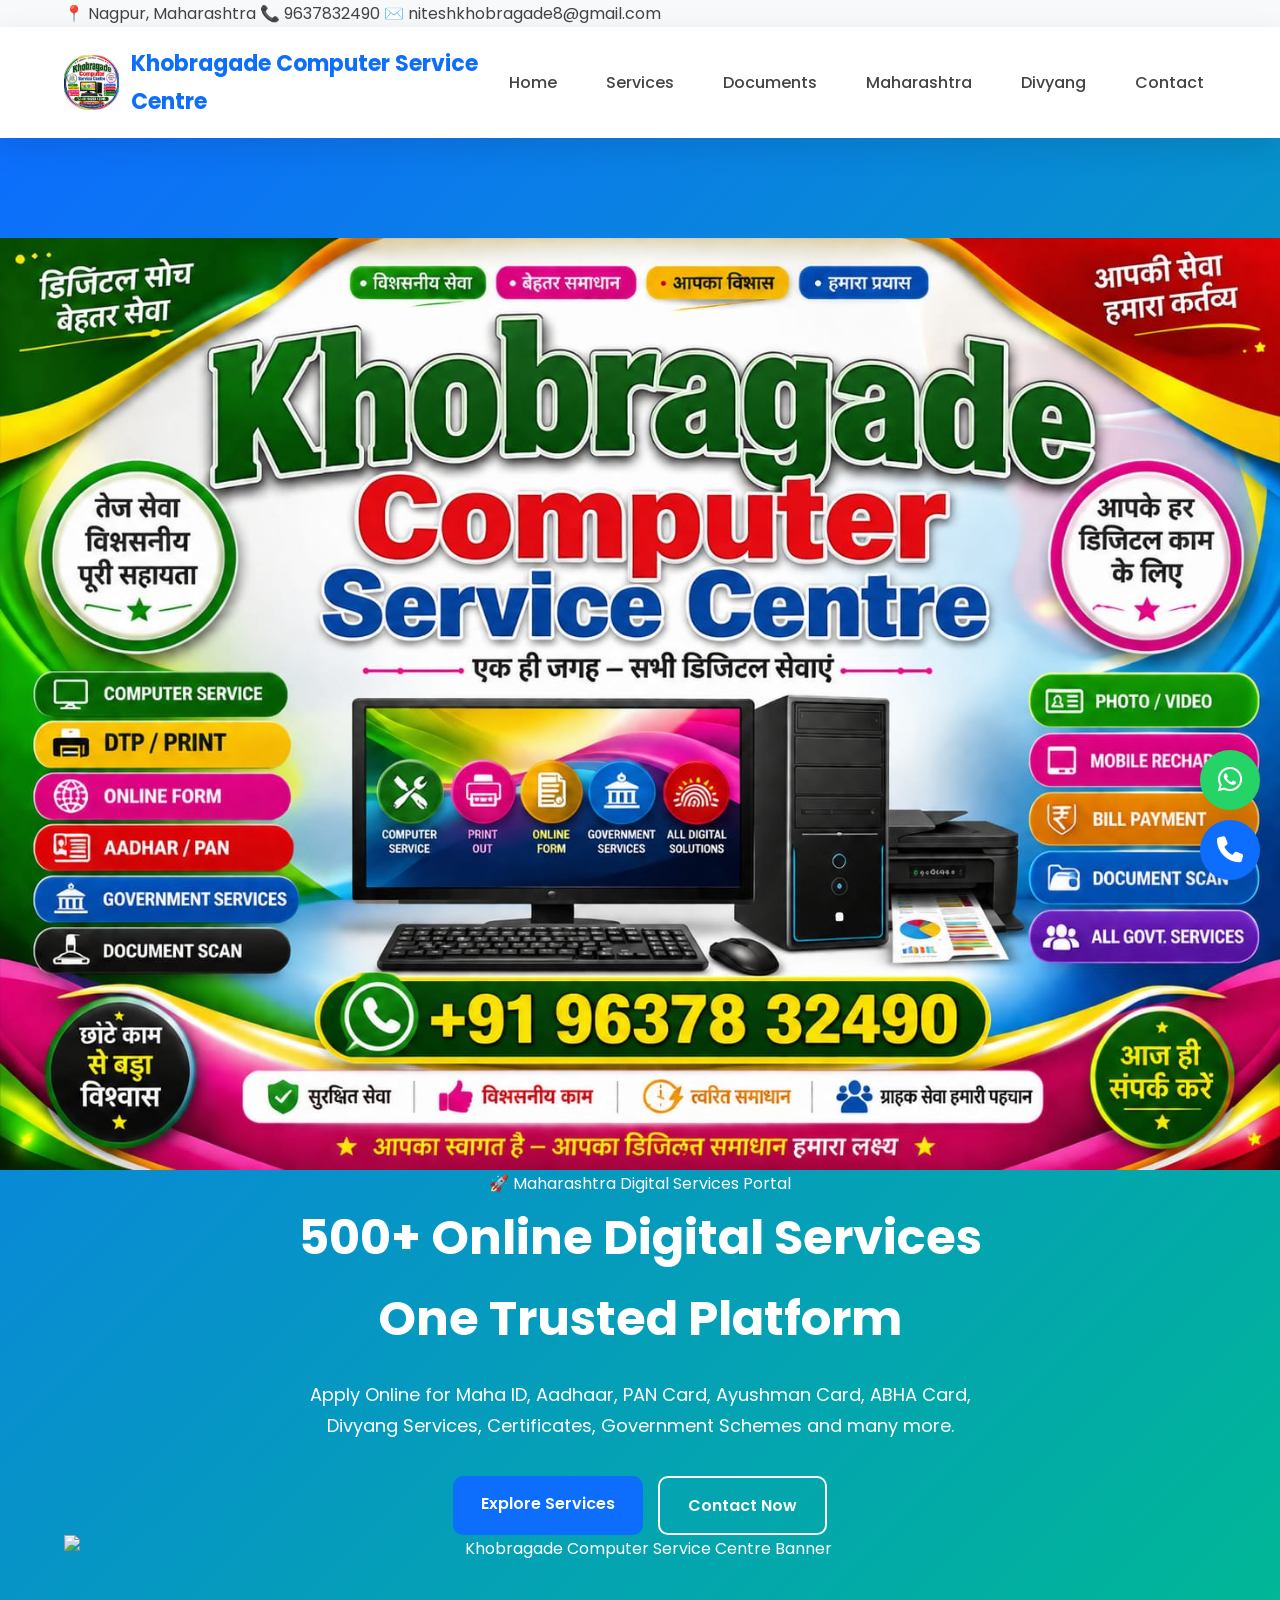
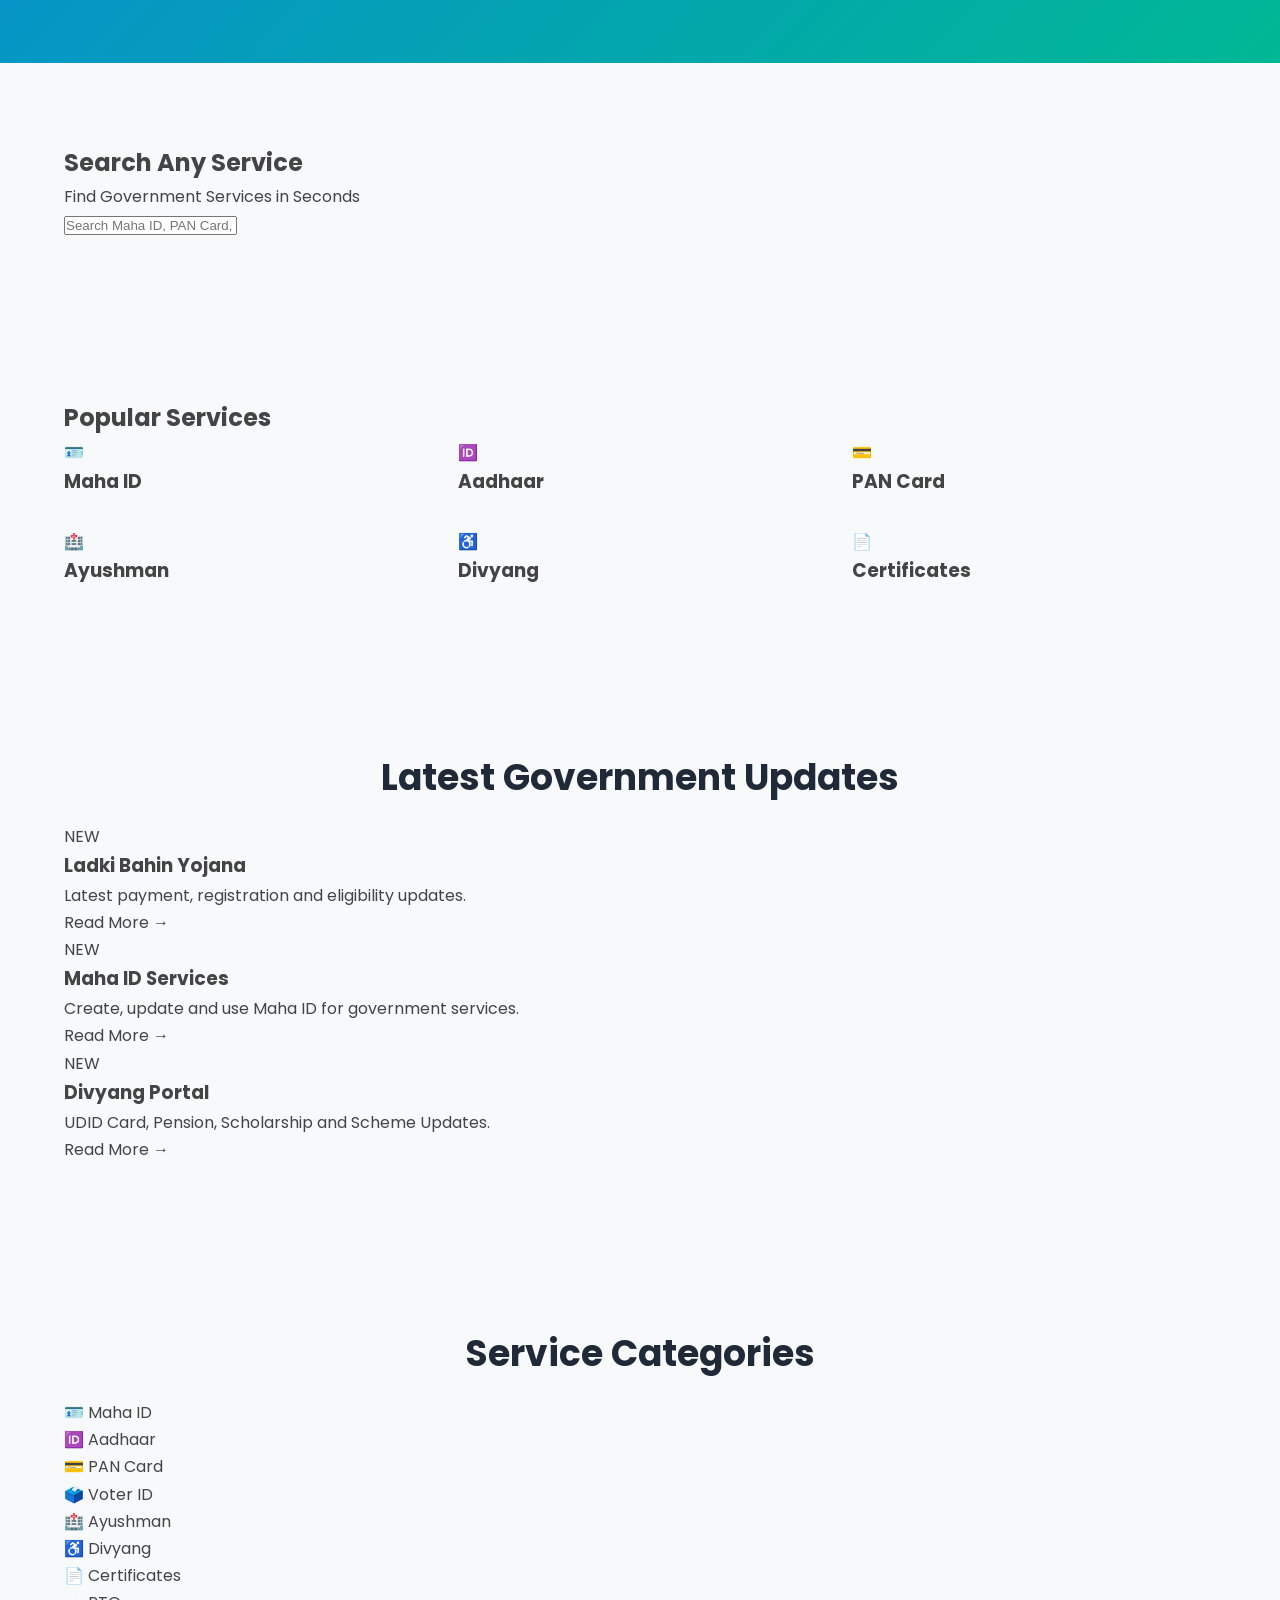
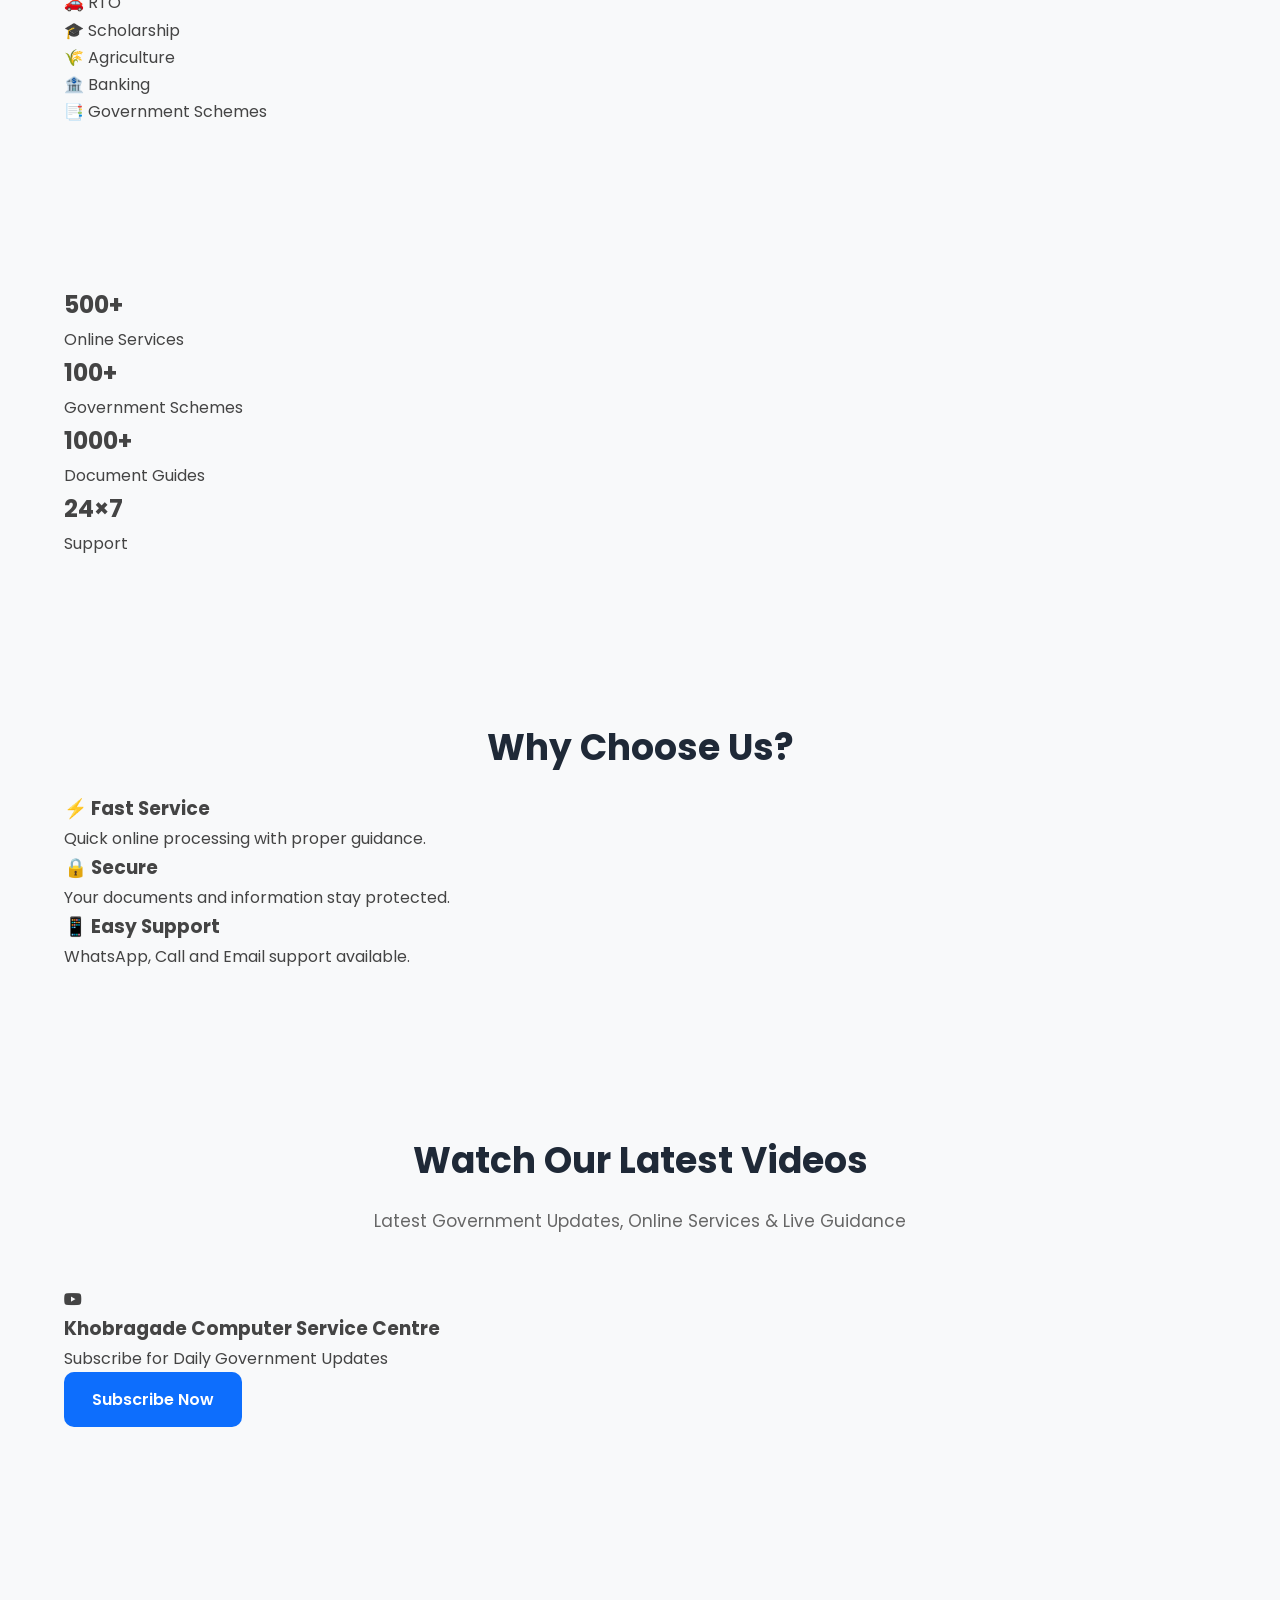
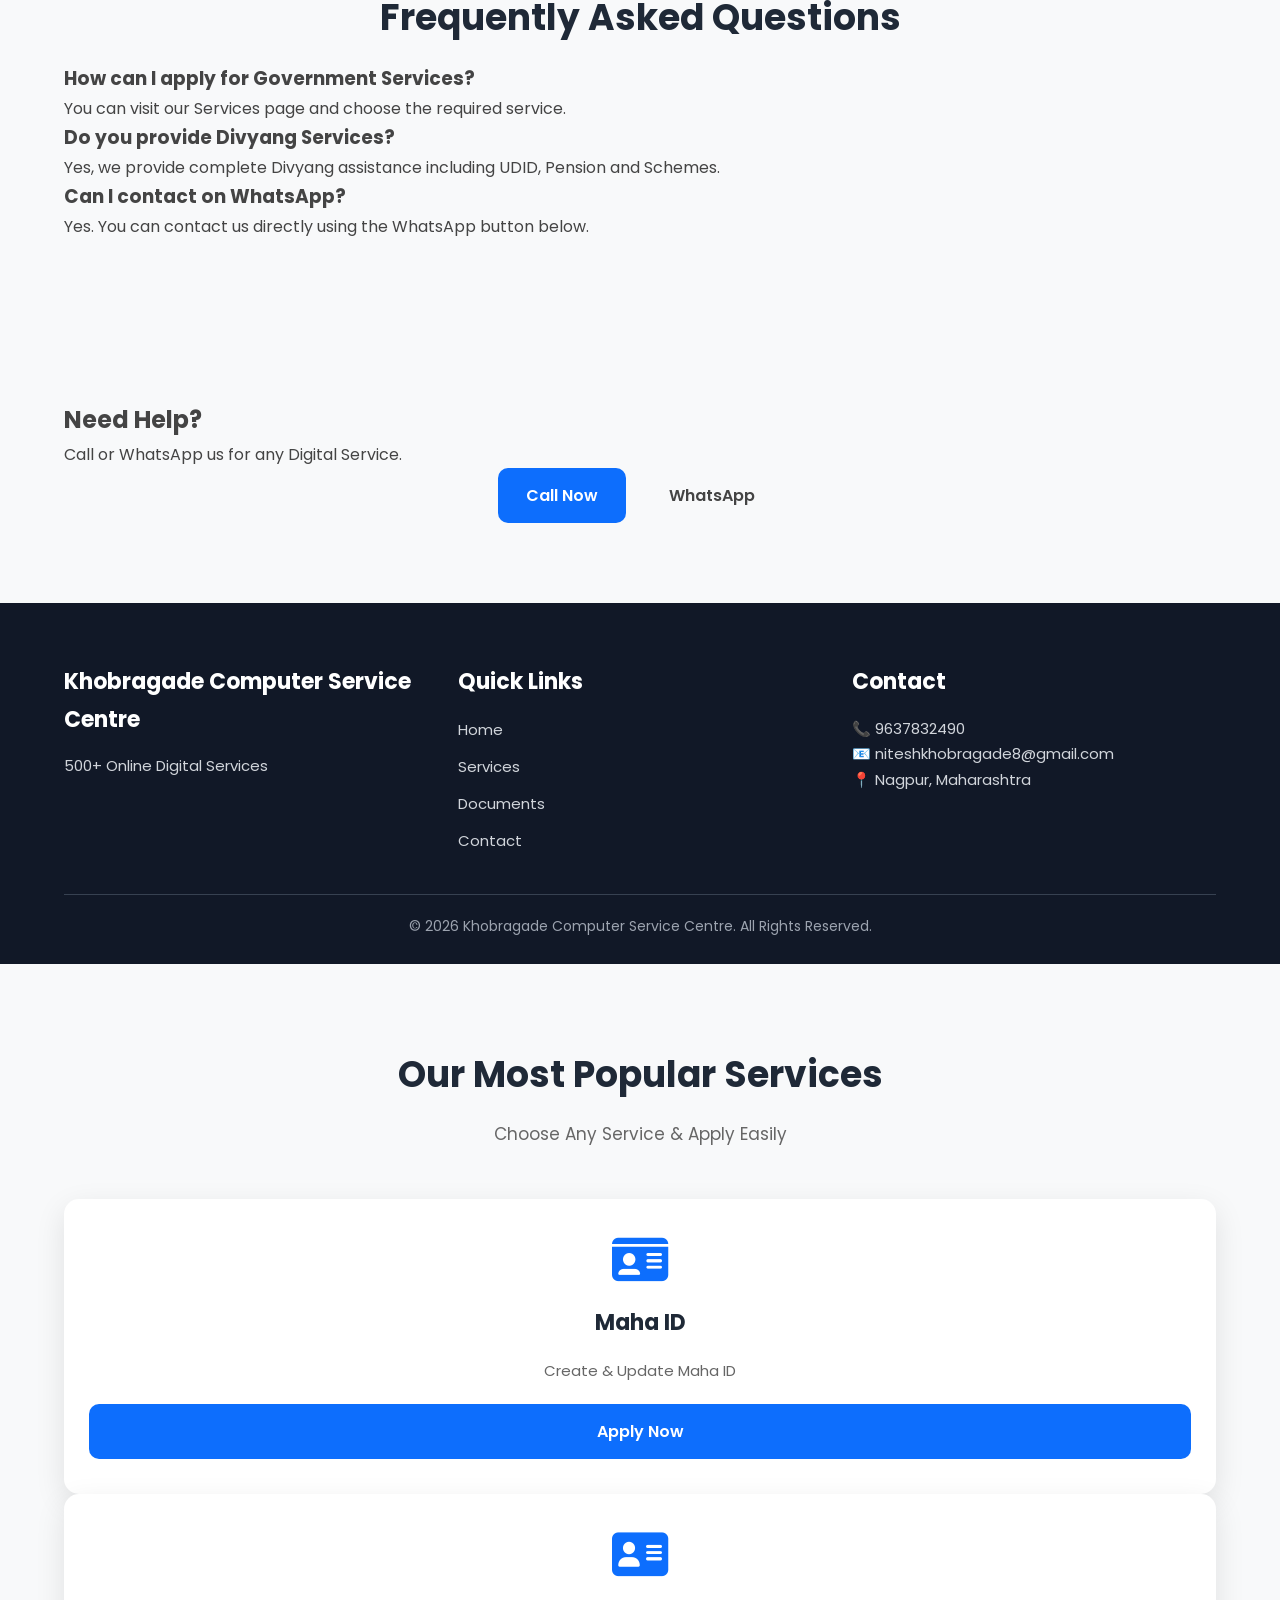
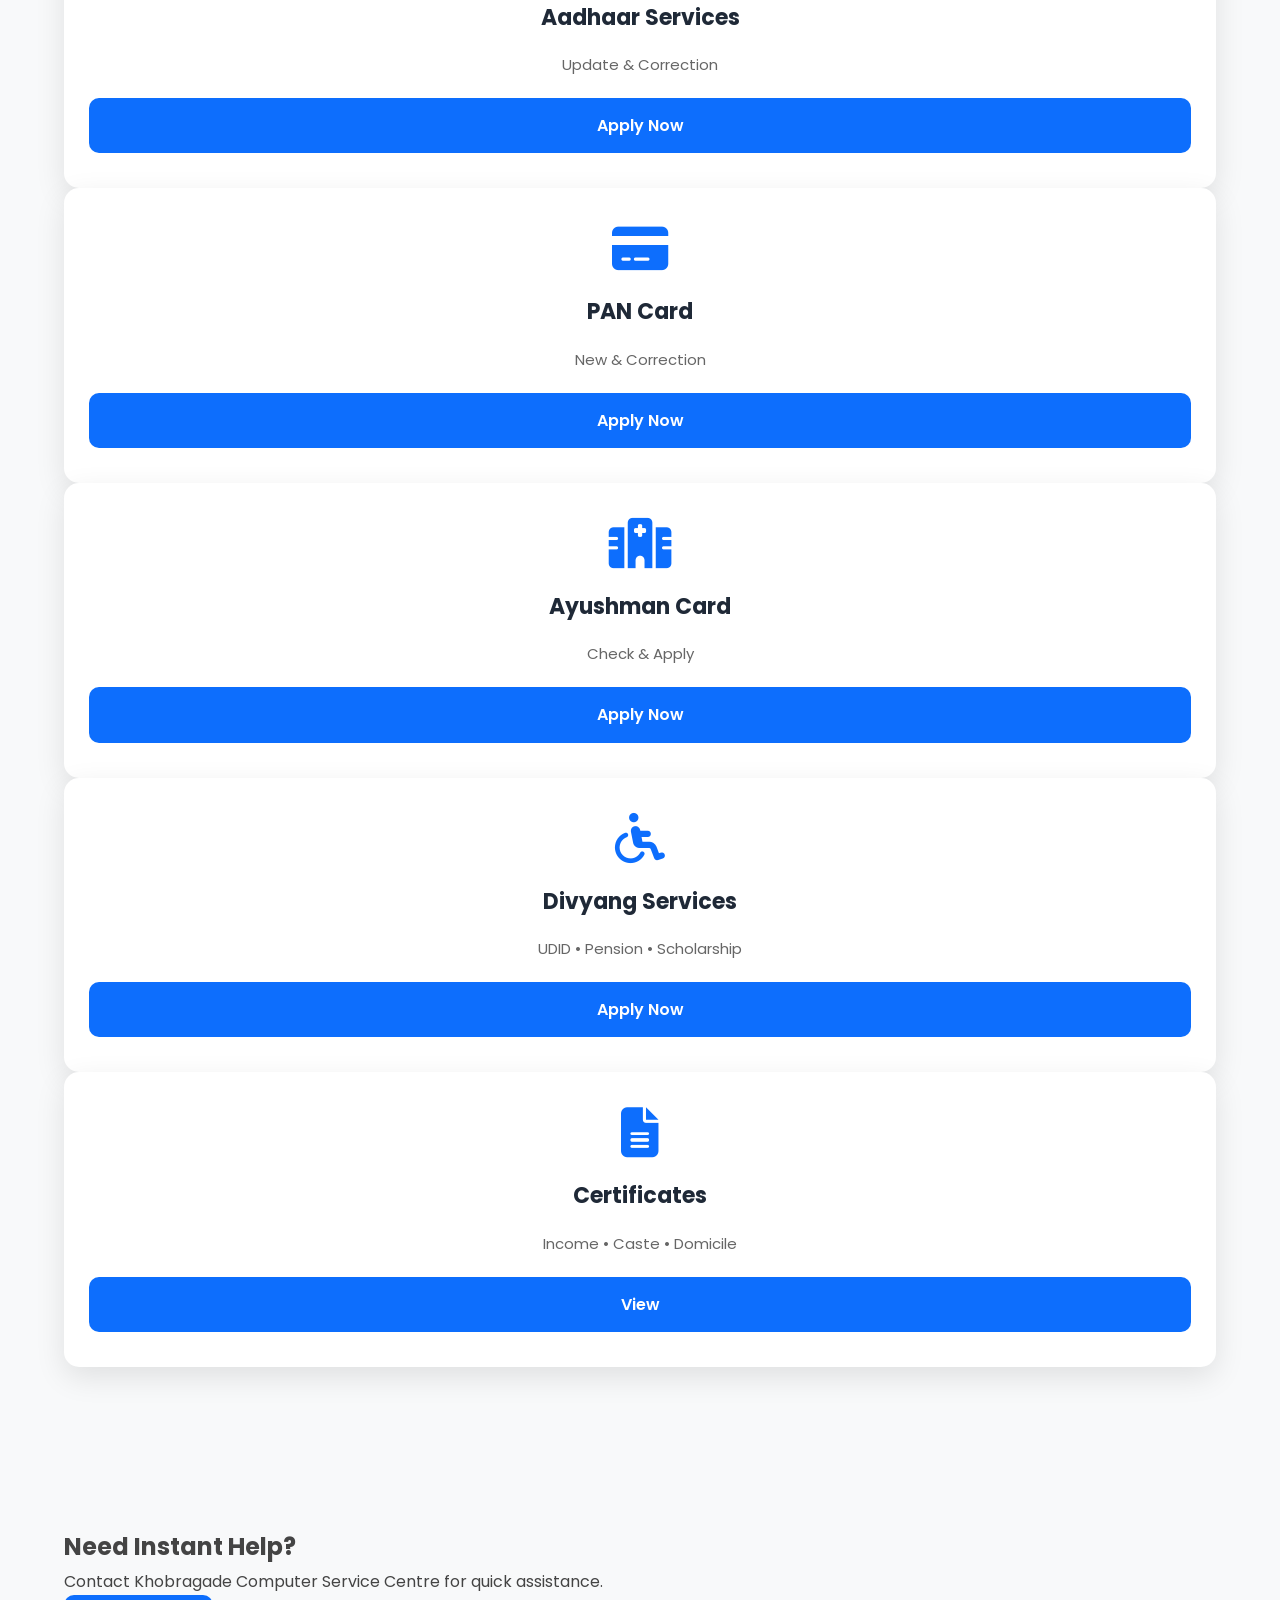
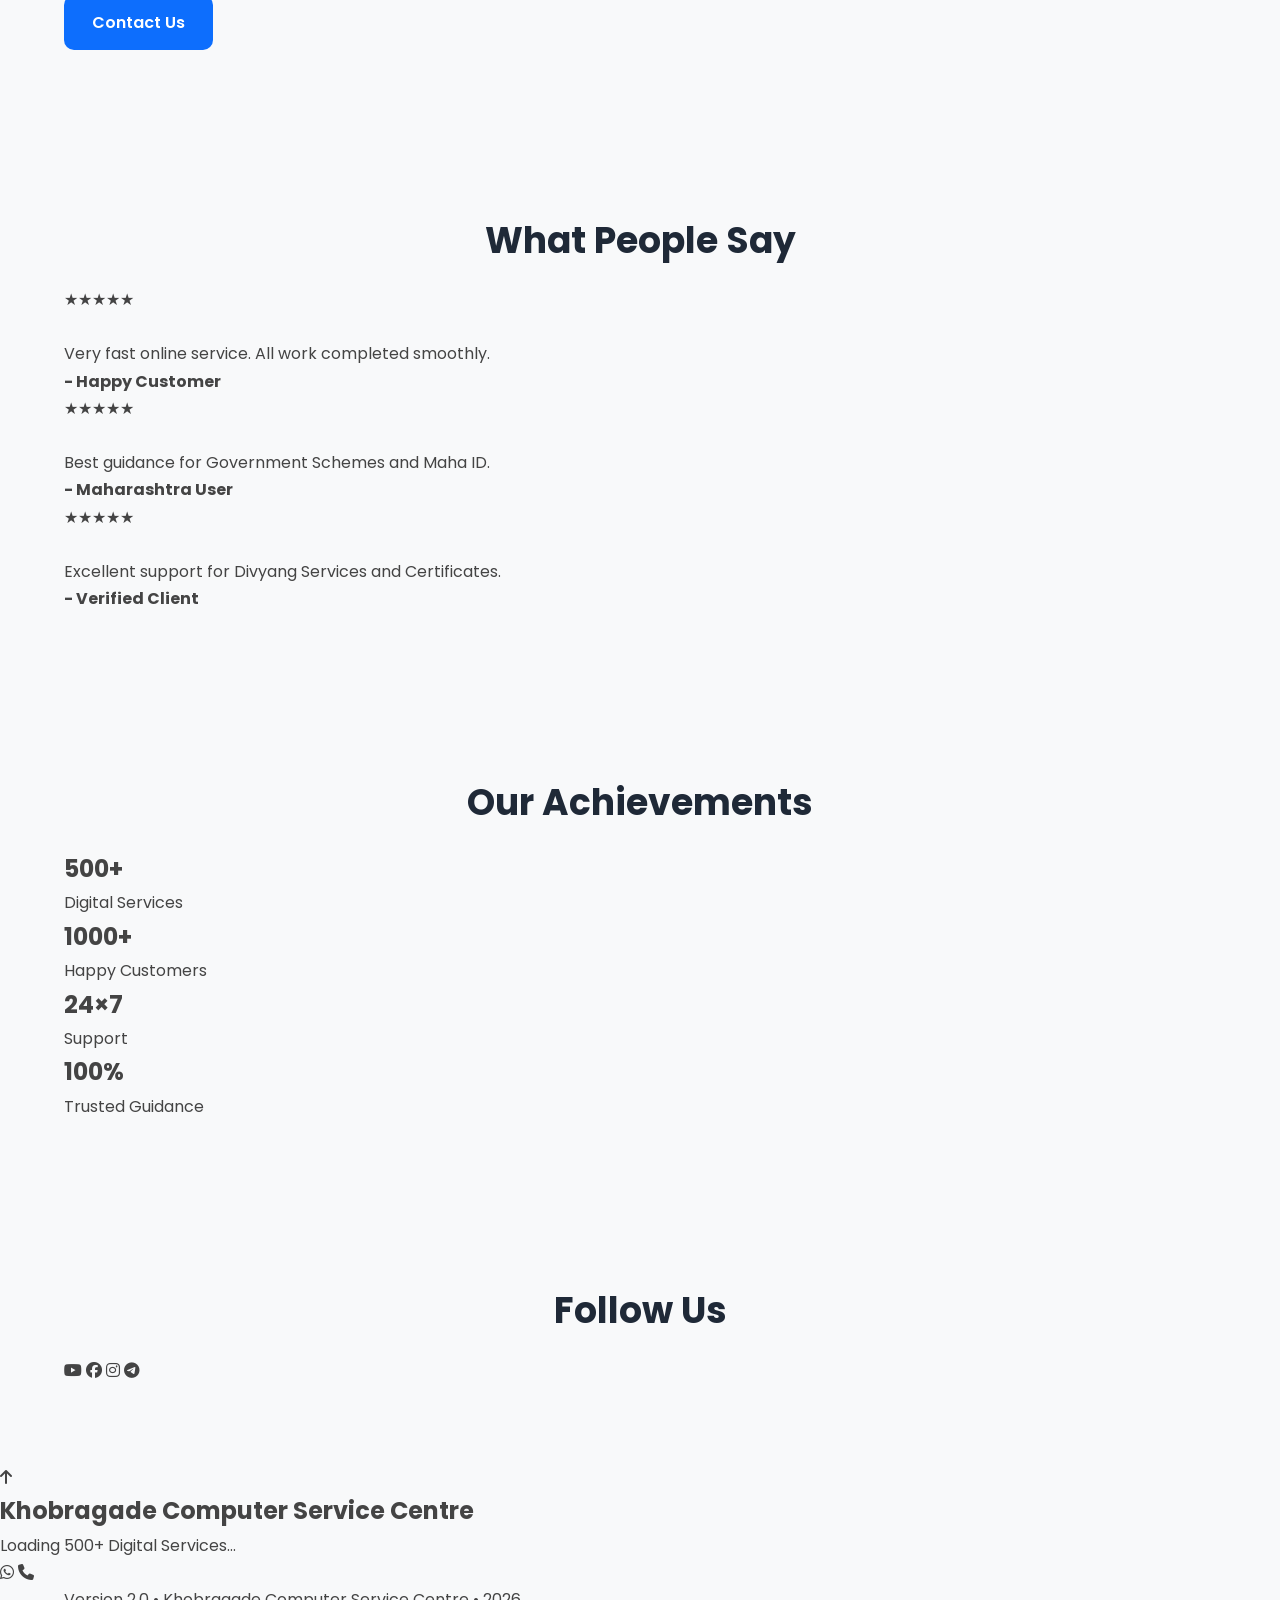
==== commit 69a4fe4d: "Update index.html" ====
--- a/index.html
+++ b/index.html
@@ -112,6 +112,8 @@
 
 <section class="hero">
 
+ <img src="banner.jpg" alt="Khobragade Computer Service Centre Banner" class="hero-banner">
+ 
 <div class="container hero-container">
 
 <div class="hero-left">
--- a/style.css
+++ b/style.css
@@ -1,492 +1,700 @@
-/* ===========================
-   Khobragade Computer Service Centre
-   Premium Version 2
-=========================== */
+/* =====================================================
+   KHOBRAGADE COMPUTER SERVICE CENTRE
+   FINAL PREMIUM CSS
+   VERSION 1.0
+===================================================== */
+
+/* Google Font */
+@import url('https://fonts.googleapis.com/css2?family=Poppins:wght@300;400;500;600;700;800&display=swap');
+
+/* Reset */
 
 *{
 margin:0;
 padding:0;
 box-sizing:border-box;
-scroll-behavior:smooth;
-}
+}
+
+/* Theme */
+
+:root{
+
+--primary:#0d6efd;
+--secondary:#198754;
+--danger:#dc3545;
+--warning:#ffc107;
+--dark:#1f2937;
+--light:#f8f9fa;
+--white:#ffffff;
+--text:#444444;
+--shadow:0 10px 30px rgba(0,0,0,.10);
+--radius:12px;
+}
+
+/* Body */
 
 body{
+
 font-family:'Poppins',sans-serif;
-background:#f5f7fb;
-color:#222;
+background:var(--light);
+color:var(--text);
 line-height:1.7;
 overflow-x:hidden;
 }
 
+/* Images */
+
+img{
+
+max-width:100%;
+display:block;
+}
+
+/* Links */
+
 a{
+
 text-decoration:none;
 color:inherit;
 }
 
+/* Lists */
+
 ul{
+
 list-style:none;
 }
 
-img{
-max-width:100%;
-display:block;
-}
+/* Container */
 
 .container{
+
 width:90%;
-max-width:1300px;
+max-width:1200px;
 margin:auto;
 }
 
-/* Header */
+/* Section */
+
+section{
+
+padding:80px 0;
+}
+/* =====================================================
+   HEADER
+===================================================== */
 
 .header{
+
+background:#ffffff;
+box-shadow:var(--shadow);
 position:sticky;
 top:0;
 left:0;
 width:100%;
-background:#ffffff;
-box-shadow:0 5px 20px rgba(0,0,0,.08);
 z-index:999;
 }
 
 .header .container{
+
+display:flex;
+justify-content:space-between;
+align-items:center;
+padding:18px 0;
+}
+
+/* Logo */
+
+.logo{
+
 display:flex;
 align-items:center;
-justify-content:space-between;
-padding:15px 0;
-}
-
-.logo{
+gap:12px;
+font-size:22px;
+font-weight:700;
+color:var(--primary);
+}
+
+.logo img{
+
+width:55px;
+height:55px;
+object-fit:contain;
+}
+
+/* Navigation */
+
+nav ul{
+
 display:flex;
 align-items:center;
-gap:10px;
-font-size:24px;
+gap:25px;
+}
+
+nav ul li a{
+
+font-weight:500;
+transition:.3s;
+padding:8px 12px;
+border-radius:8px;
+}
+
+nav ul li a:hover{
+
+background:var(--primary);
+color:#fff;
+}
+
+/* =====================================================
+   HERO SECTION
+===================================================== */
+
+.hero{
+
+background:linear-gradient(135deg,#0d6efd,#00b894);
+color:#fff;
+text-align:center;
+padding:100px 0;
+}
+
+.hero h1{
+
+font-size:48px;
 font-weight:700;
-color:#0f9d58;
-}
-
-.logo i{
-font-size:30px;
-}
-
-.navbar ul{
+margin-bottom:20px;
+}
+
+.hero p{
+
+font-size:18px;
+max-width:700px;
+margin:auto;
+margin-bottom:35px;
+}
+
+/* Hero Buttons */
+
+.hero-buttons{
+
 display:flex;
-gap:25px;
-}
-
-.navbar a{
+justify-content:center;
+gap:15px;
+flex-wrap:wrap;
+}
+
+/* =====================================================
+   BUTTONS
+===================================================== */
+
+.btn{
+
+display:inline-block;
+padding:14px 28px;
+border-radius:10px;
 font-weight:600;
 transition:.3s;
-}
-
-.navbar a:hover,
-.navbar a.active{
-color:#0f9d58;
-}
-
-.menu-btn{
-display:none;
-font-size:28px;
 cursor:pointer;
 }
 
-/* Buttons */
-
-.btn{
-display:inline-block;
-padding:14px 30px;
-border-radius:8px;
-font-weight:600;
+.btn-primary{
+
+background:var(--primary);
+color:#fff;
+}
+
+.btn-primary:hover{
+
+background:#084298;
+transform:translateY(-3px);
+}
+
+.btn-outline{
+
+border:2px solid #fff;
+color:#fff;
+}
+
+.btn-outline:hover{
+
+background:#fff;
+color:var(--primary);
+}
+/* =====================================================
+   SECTION TITLES
+===================================================== */
+
+.section-title{
+
+font-size:36px;
+font-weight:700;
+text-align:center;
+margin-bottom:15px;
+color:var(--dark);
+
+}
+
+.section-subtitle{
+
+text-align:center;
+font-size:17px;
+color:#666;
+margin-bottom:50px;
+
+}
+
+/* =====================================================
+   GRID
+===================================================== */
+
+.service-grid{
+
+display:grid;
+grid-template-columns:repeat(auto-fit,minmax(280px,1fr));
+gap:30px;
+
+}
+
+/* =====================================================
+   SERVICE CARD
+===================================================== */
+
+.service-card{
+
+background:#fff;
+padding:35px 25px;
+border-radius:15px;
+box-shadow:var(--shadow);
+text-align:center;
+transition:.35s;
+
+}
+
+.service-card:hover{
+
+transform:translateY(-10px);
+box-shadow:0 20px 40px rgba(0,0,0,.15);
+
+}
+
+/* =====================================================
+   ICON
+===================================================== */
+
+.service-card i{
+
+font-size:50px;
+color:var(--primary);
+margin-bottom:20px;
+
+}
+
+/* =====================================================
+   CARD TITLE
+===================================================== */
+
+.service-card h3{
+
+font-size:22px;
+font-weight:700;
+margin-bottom:15px;
+color:var(--dark);
+
+}
+
+/* =====================================================
+   CARD TEXT
+===================================================== */
+
+.service-card p{
+
+font-size:15px;
+color:#666;
+margin-bottom:20px;
+line-height:1.8;
+
+}
+
+/* =====================================================
+   CARD BUTTON
+===================================================== */
+
+.service-card .btn{
+
+width:100%;
+
+}
+/* =====================================================
+   CONTACT FORM
+===================================================== */
+
+.contact-form{
+
+max-width:800px;
+margin:40px auto;
+background:#fff;
+padding:35px;
+border-radius:15px;
+box-shadow:var(--shadow);
+
+}
+
+.contact-form input,
+.contact-form select,
+.contact-form textarea{
+
+width:100%;
+padding:15px;
+margin-bottom:20px;
+border:1px solid #ddd;
+border-radius:10px;
+font-size:16px;
+font-family:'Poppins',sans-serif;
+outline:none;
 transition:.3s;
-margin:8px;
-}
-
-.btn-primary{
-background:#0f9d58;
+
+}
+
+.contact-form input:focus,
+.contact-form select:focus,
+.contact-form textarea:focus{
+
+border-color:var(--primary);
+box-shadow:0 0 8px rgba(13,110,253,.20);
+
+}
+
+.contact-form textarea{
+
+min-height:150px;
+resize:vertical;
+
+}
+
+.contact-form button{
+
+width:100%;
+
+}
+
+/* =====================================================
+   LOGIN PAGE
+===================================================== */
+
+.login-box{
+
+max-width:450px;
+margin:60px auto;
+background:#fff;
+padding:40px;
+border-radius:15px;
+box-shadow:var(--shadow);
+text-align:center;
+
+}
+
+.login-logo img{
+
+width:90px;
+margin:0 auto 20px;
+
+}
+
+.input-box{
+
+margin-bottom:20px;
+
+}
+
+.input-box input{
+
+width:100%;
+padding:15px;
+border:1px solid #ddd;
+border-radius:10px;
+font-size:16px;
+
+}
+
+/* =====================================================
+   DASHBOARD / ADMIN
+===================================================== */
+
+.dashboard-grid{
+
+display:grid;
+grid-template-columns:repeat(auto-fit,minmax(250px,1fr));
+gap:25px;
+
+}
+
+.dashboard-card{
+
+background:#fff;
+padding:30px;
+border-radius:15px;
+box-shadow:var(--shadow);
+text-align:center;
+transition:.3s;
+
+}
+
+.dashboard-card:hover{
+
+transform:translateY(-8px);
+
+}
+
+.dashboard-card i{
+
+font-size:42px;
+color:var(--secondary);
+margin-bottom:15px;
+
+}
+
+.dashboard-card h3{
+
+margin-bottom:10px;
+font-size:22px;
+color:var(--dark);
+
+}
+
+.dashboard-card p{
+
+color:#666;
+
+}
+/* =====================================================
+   FOOTER
+===================================================== */
+
+footer{
+
+background:#111827;
+color:#ffffff;
+padding:60px 0 25px;
+
+}
+
+.footer-grid{
+
+display:grid;
+grid-template-columns:repeat(auto-fit,minmax(250px,1fr));
+gap:30px;
+margin-bottom:30px;
+
+}
+
+.footer-grid h3{
+
+margin-bottom:15px;
+font-size:22px;
+
+}
+
+.footer-grid p,
+.footer-grid a{
+
+color:#d1d5db;
+font-size:15px;
+
+}
+
+.footer-grid ul{
+
+list-style:none;
+padding:0;
+
+}
+
+.footer-grid ul li{
+
+margin-bottom:10px;
+
+}
+
+.footer-grid ul li a:hover{
+
+color:#ffffff;
+
+}
+
+footer hr{
+
+border:none;
+height:1px;
+background:#374151;
+margin:20px 0;
+
+}
+
+.copyright{
+
+text-align:center;
+font-size:14px;
+color:#9ca3af;
+
+}
+
+/* =====================================================
+   FLOAT BUTTONS
+===================================================== */
+
+.whatsapp-float{
+
+position:fixed;
+right:20px;
+bottom:90px;
+width:60px;
+height:60px;
+background:#25D366;
 color:#fff;
-}
-
-.btn-primary:hover{
-background:#087a42;
-}
-
-.btn-outline{
-border:2px solid #0f9d58;
-color:#0f9d58;
-background:#fff;
-}
-
-.btn-outline:hover{
-background:#0f9d58;
-color:#fff;
-}
-/* ===========================
-   Hero Section
-=========================== */
-
-.hero{
-background:linear-gradient(135deg,#0f9d58,#1976d2);
-color:#fff;
-padding:80px 0;
-}
-
-.hero-container{
+border-radius:50%;
 display:flex;
 align-items:center;
-justify-content:space-between;
-gap:50px;
-flex-wrap:wrap;
-}
-
-.hero-content{
-flex:1;
-min-width:300px;
-}
-
-.badge{
-display:inline-block;
-background:#ffffff;
-color:#0f9d58;
-padding:8px 18px;
-border-radius:30px;
-font-size:14px;
-font-weight:600;
-margin-bottom:20px;
-}
-
-.hero h1{
-font-size:48px;
-line-height:1.2;
-margin-bottom:20px;
-}
-
-.hero p{
-font-size:18px;
-margin-bottom:30px;
-opacity:.95;
-}
-
-.hero-image{
-flex:1;
-display:flex;
 justify-content:center;
-align-items:center;
-min-width:300px;
-}
-
-.hero-icon{
-font-size:180px;
-color:#ffffff;
-opacity:.15;
-}
-
-/* ===========================
-   Search Section
-=========================== */
-
-.search-section{
-padding:50px 0;
-background:#fff;
-text-align:center;
-}
-
-.search-section h2{
-margin-bottom:20px;
-font-size:32px;
-}
-
-.search-box{
-width:100%;
-max-width:700px;
-padding:16px 20px;
-border:2px solid #ddd;
-border-radius:12px;
-font-size:16px;
-outline:none;
-transition:.3s;
-}
-
-.search-box:focus{
-border-color:#0f9d58;
-box-shadow:0 0 10px rgba(15,157,88,.2);
-}
-
-/* ===========================
-   Cards
-=========================== */
-
-.feature-grid{
-display:grid;
-grid-template-columns:repeat(auto-fit,minmax(260px,1fr));
-gap:25px;
-margin-top:40px;
-}
-
-.feature-card{
-background:#fff;
-padding:30px;
-border-radius:16px;
-box-shadow:0 8px 20px rgba(0,0,0,.08);
-transition:.3s;
-text-align:center;
-}
-
-.feature-card:hover{
-transform:translateY(-8px);
-}
-
-.feature-card i{
-font-size:42px;
-color:#0f9d58;
-margin-bottom:15px;
-}
-
-.feature-card h3{
-margin-bottom:10px;
-font-size:22px;
-}
-
-.feature-card p{
-color:#666;
-margin-bottom:20px;
-}
-/* ===========================
-   Section Title
-=========================== */
-
-.section-title{
-text-align:center;
-margin-bottom:40px;
-}
-
-.section-title h2{
-font-size:36px;
-color:#222;
-margin-bottom:10px;
-}
-
-.section-title p{
-color:#666;
-font-size:17px;
-}
-
-/* ===========================
-   Footer
-=========================== */
-
-.footer{
-background:#111827;
-color:#fff;
-padding:50px 0 25px;
-margin-top:60px;
-}
-
-.footer-content{
-text-align:center;
-}
-
-.footer h3{
 font-size:28px;
-margin-bottom:15px;
-}
-
-.footer p{
-margin-bottom:12px;
-color:#d1d5db;
-}
-
-.footer a{
-color:#4ade80;
-}
-
-.footer hr{
-margin:30px 0;
-border:none;
-border-top:1px solid rgba(255,255,255,.15);
-}
-
-.copyright{
-text-align:center;
-font-size:15px;
-color:#9ca3af;
-}
-
-/* ===========================
-   Floating Buttons
-=========================== */
-
-.floating-whatsapp,
-.floating-call{
+box-shadow:var(--shadow);
+z-index:999;
+
+}
+
+.call-float{
+
 position:fixed;
 right:20px;
-width:58px;
-height:58px;
+bottom:20px;
+width:60px;
+height:60px;
+background:#0d6efd;
+color:#fff;
 border-radius:50%;
 display:flex;
 align-items:center;
 justify-content:center;
 font-size:26px;
-color:#fff;
+box-shadow:var(--shadow);
 z-index:999;
-box-shadow:0 10px 20px rgba(0,0,0,.25);
+
+}
+
+.whatsapp-float:hover,
+.call-float:hover{
+
+transform:scale(1.1);
 transition:.3s;
-}
-
-.floating-whatsapp{
-bottom:90px;
-background:#25D366;
-}
-
-.floating-call{
-bottom:20px;
-background:#1976d2;
-}
-
-.floating-whatsapp:hover,
-.floating-call:hover{
-transform:scale(1.1);
-}
-
-/* ===========================
-   Responsive
-=========================== */
-
-@media (max-width:768px){
+
+}
+
+/* =====================================================
+   ANIMATION
+===================================================== */
+
+html{
+
+scroll-behavior:smooth;
+
+}
+
+.service-card,
+.dashboard-card,
+.why-card{
+
+animation:fadeUp .6s ease;
+
+}
+
+@keyframes fadeUp{
+
+from{
+
+opacity:0;
+transform:translateY(25px);
+
+}
+
+to{
+
+opacity:1;
+transform:translateY(0);
+
+}
+
+}
+
+/* =====================================================
+   MOBILE RESPONSIVE
+===================================================== */
+
+@media(max-width:768px){
+
+.header .container{
+
+flex-direction:column;
+gap:15px;
+
+}
+
+nav ul{
+
+flex-direction:column;
+gap:12px;
+
+}
 
 .hero{
-padding:60px 0;
+
+padding:70px 0;
+
+}
+
+.hero h1{
+
+font-size:32px;
+
+}
+
+.hero p{
+
+font-size:16px;
+
+}
+
+.section-title{
+
+font-size:28px;
+
+}
+
+.hero-buttons{
+
+flex-direction:column;
+
+}
+
+.btn{
+
+width:100%;
 text-align:center;
-}
-
-.hero h1{
-font-size:34px;
-}
-
-.hero p{
-font-size:16px;
-}
-
-.hero-container{
-flex-direction:column;
-}
-
-.hero-icon{
-font-size:120px;
-}
-
-.navbar{
-display:none;
-}
-
-.menu-btn{
-display:block;
-}
-
-.section-title h2{
-font-size:28px;
-}
-
-.feature-card{
-padding:22px;
-}
-
-.btn{
-display:block;
-width:100%;
-margin:10px 0;
-text-align:center;
-}
-
-}
-/* ===========================
-   Latest Updates Section
-=========================== */
-
-.latest-updates{
-padding:70px 0;
-background:#eef7ff;
-}
-
-.latest-updates .feature-card{
-border-top:4px solid #1976d2;
-}
-
-/* ===========================
-   Why Choose Us
-=========================== */
-
-.why-us{
-padding:70px 0;
-background:#ffffff;
-}
-
-.why-us .feature-card{
-border-bottom:4px solid #0f9d58;
-}
-
-/* ===========================
-   Statistics Section
-=========================== */
-
-.stats{
-padding:70px 0;
-background:linear-gradient(135deg,#0f9d58,#1976d2);
-color:#fff;
-}
-
-.stats .feature-card{
-background:rgba(255,255,255,.12);
-backdrop-filter:blur(10px);
-border:1px solid rgba(255,255,255,.2);
-color:#fff;
-}
-
-.stats .feature-card h2{
-font-size:42px;
-margin-bottom:10px;
-}
-
-.stats .feature-card p{
-color:#fff;
-}
-
-/* ===========================
-   Contact CTA
-=========================== */
-
-.contact-cta{
-padding:80px 0;
-text-align:center;
-background:#0f9d58;
-color:#fff;
-}
-
-.contact-cta h2{
-font-size:38px;
-margin-bottom:20px;
-}
-
-.contact-cta p{
-max-width:700px;
-margin:0 auto 30px;
+
+}
+
+.logo{
+
 font-size:18px;
-}
-
-/* ===========================
-   YouTube Section
-=========================== */
-
-.youtube-section{
-padding:70px 0;
-background:#fff;
-text-align:center;
-}
-
-.youtube-section .btn-primary{
-background:#ff0000;
-}
-
-.youtube-section .btn-primary:hover{
-background:#cc0000;
-}
+
+}
+
+.logo img{
+
+width:45px;
+height:45px;
+
+}
+
+}
+
+/* =====================================================
+   END OF FINAL CSS
+===================================================== */
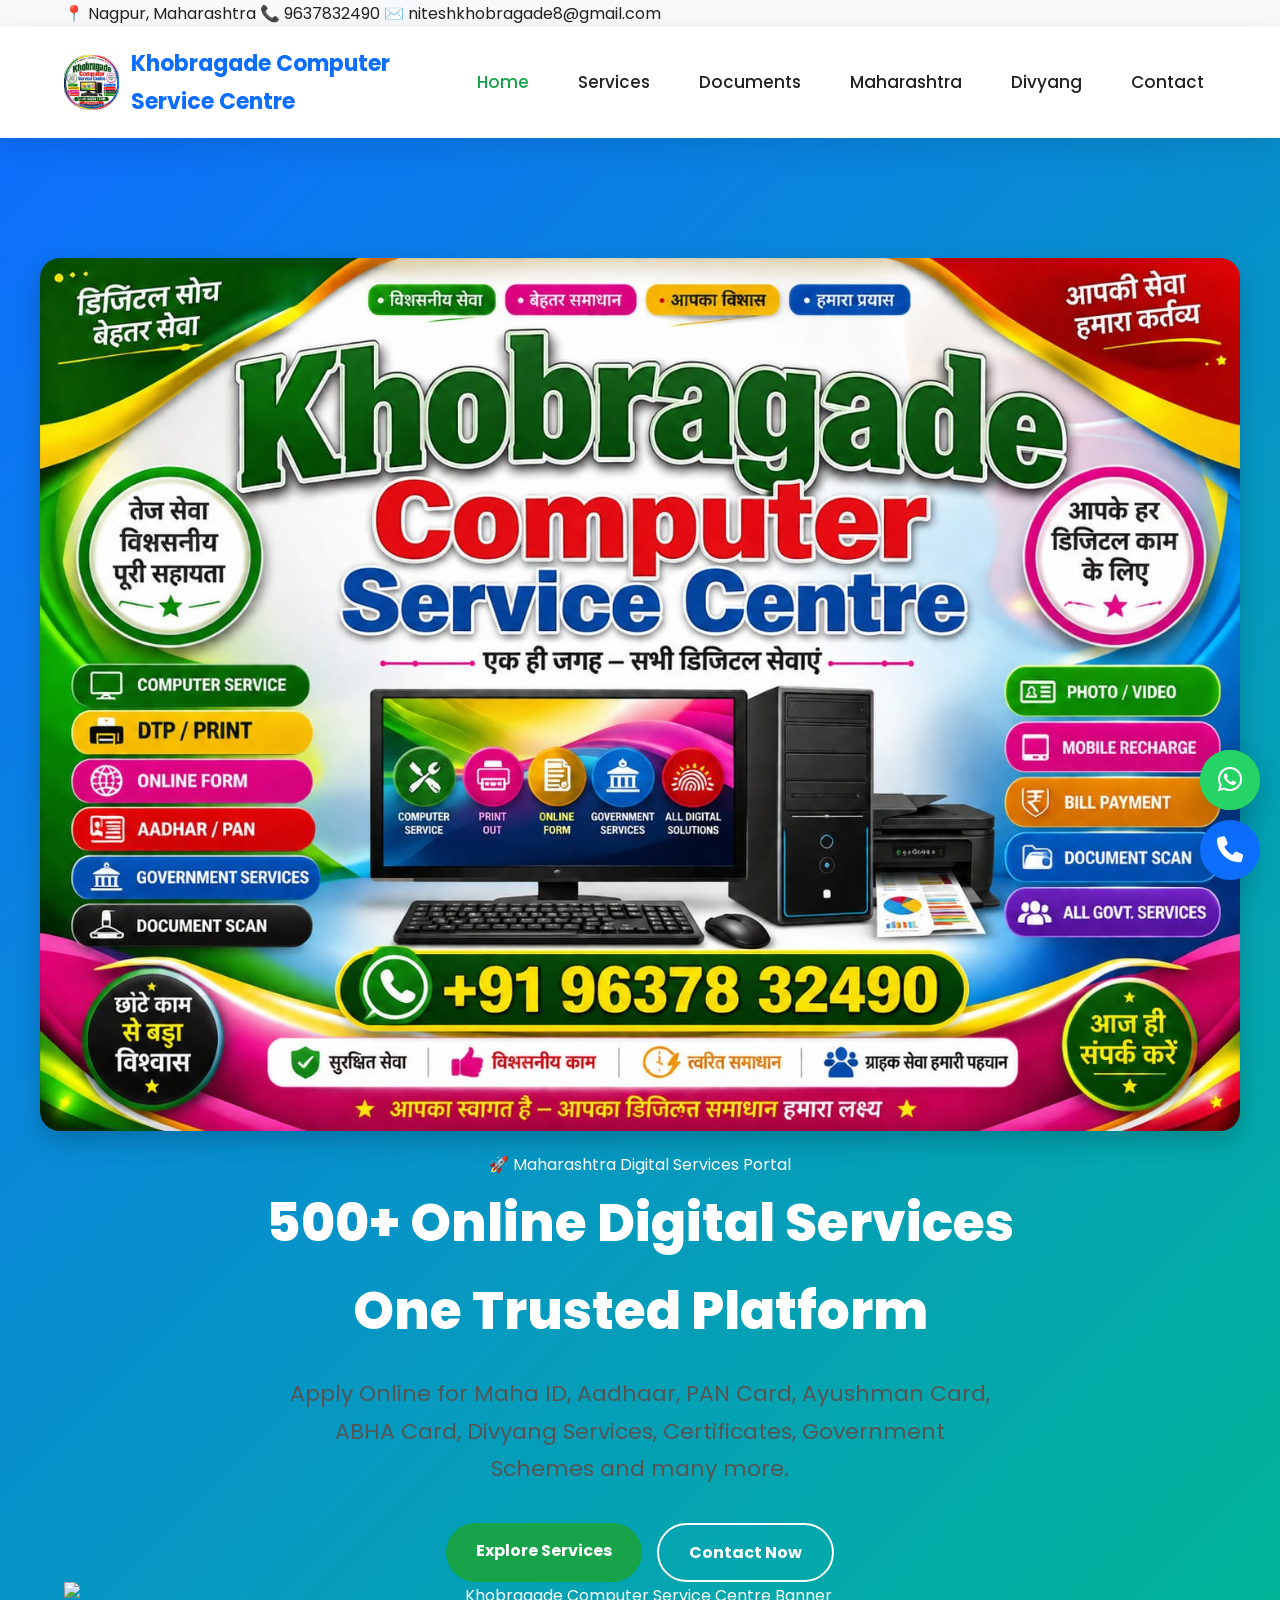
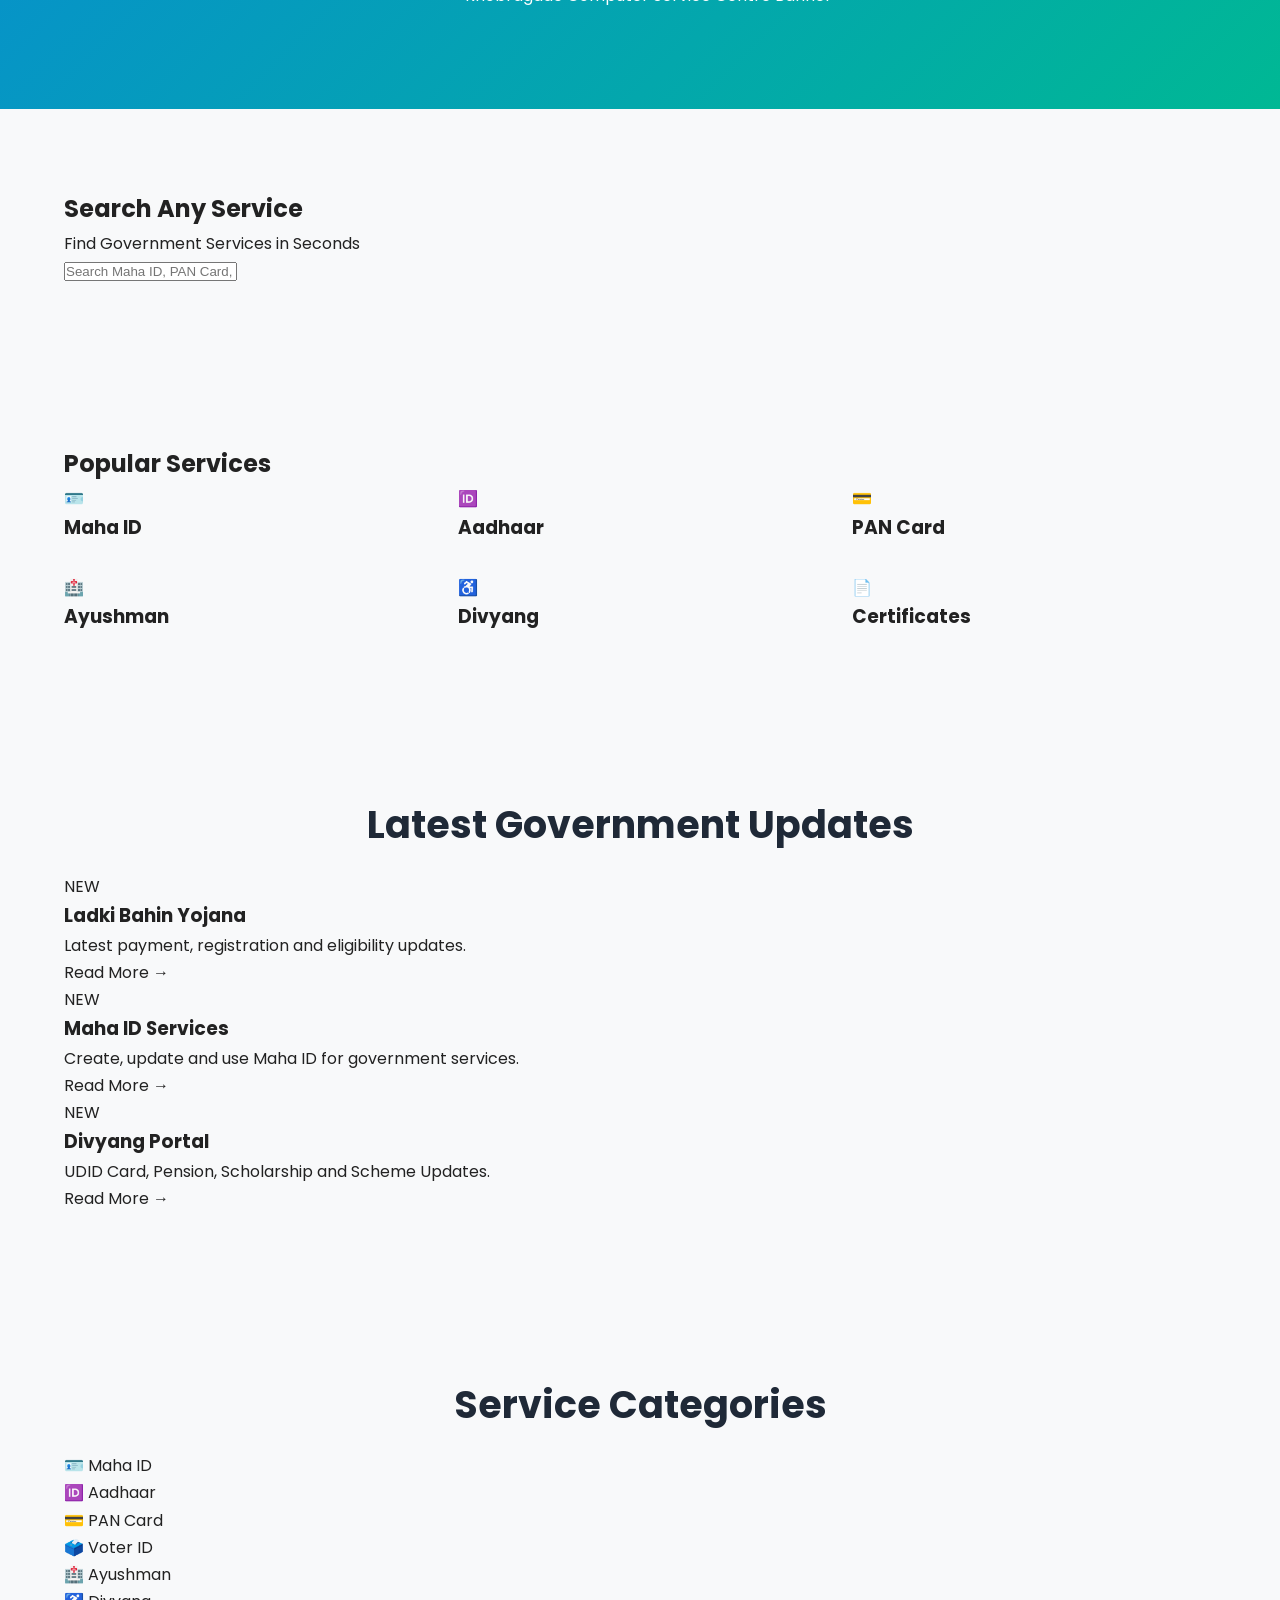
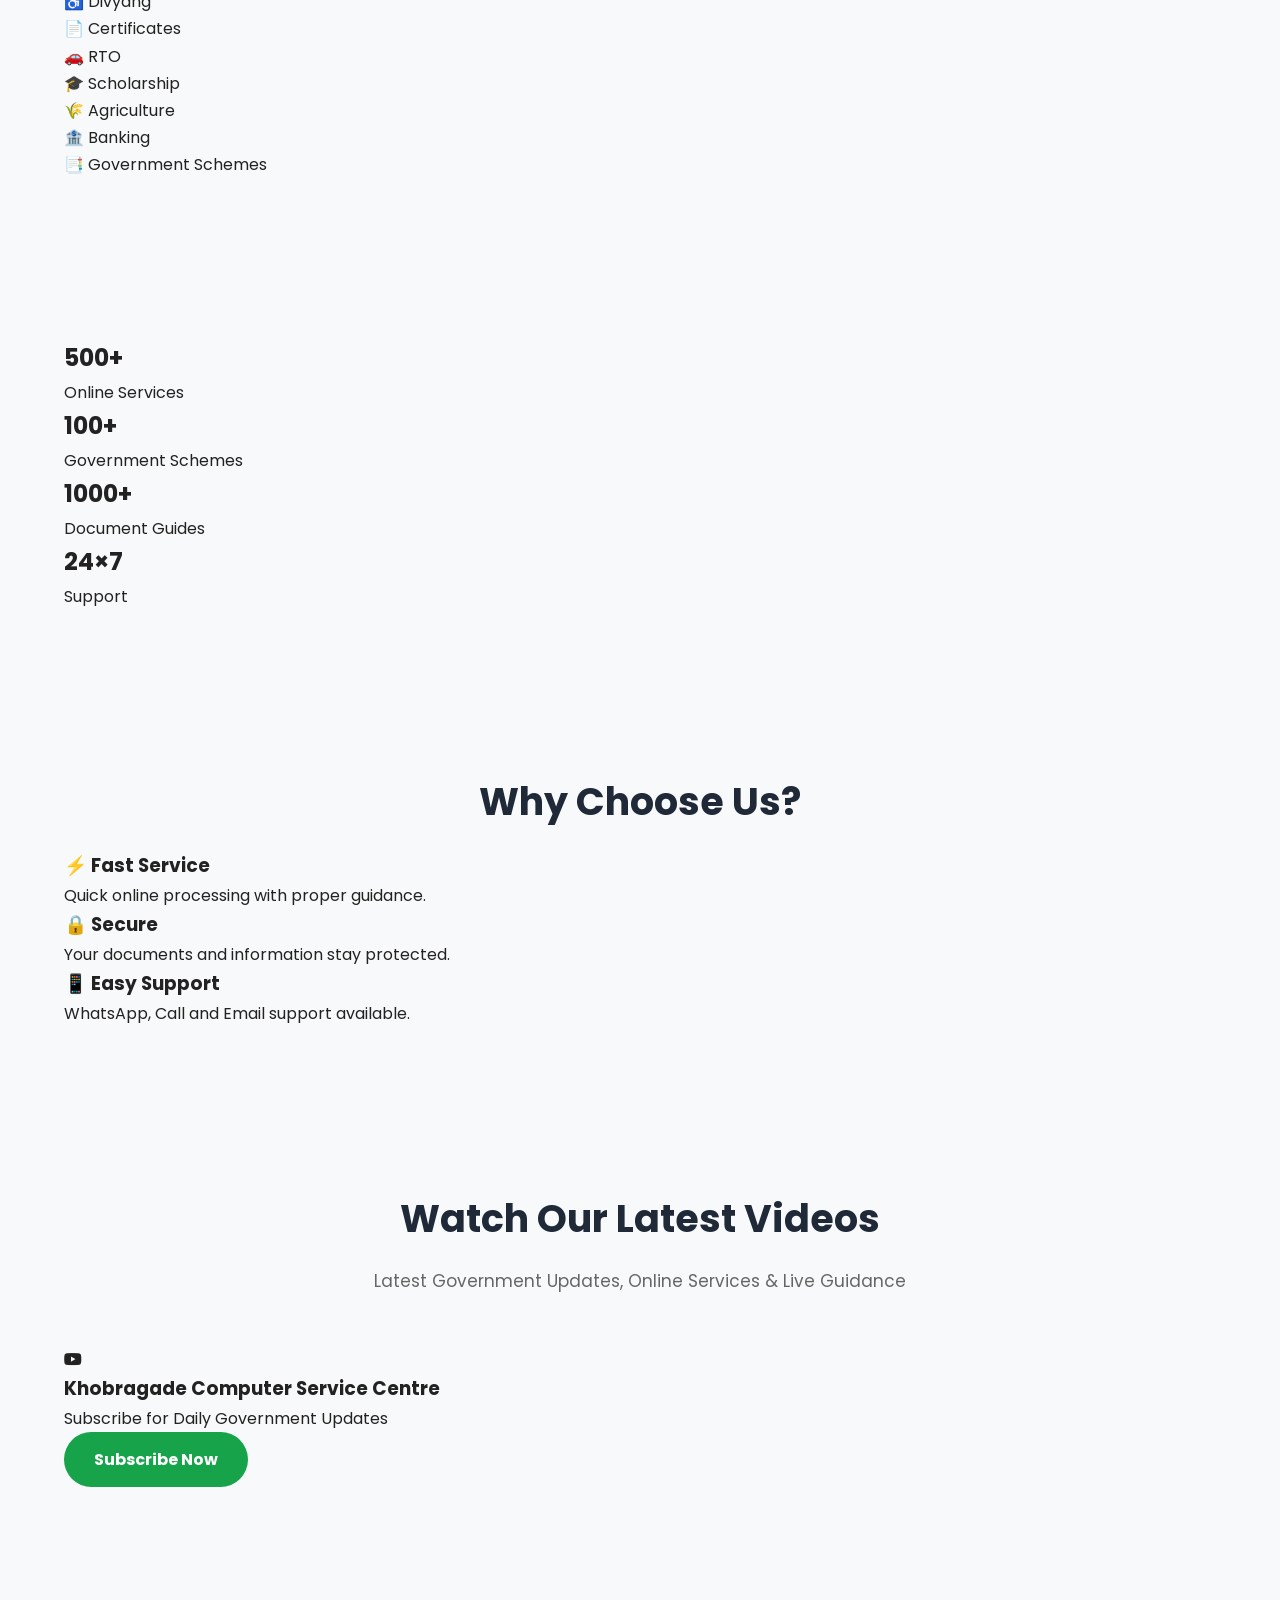
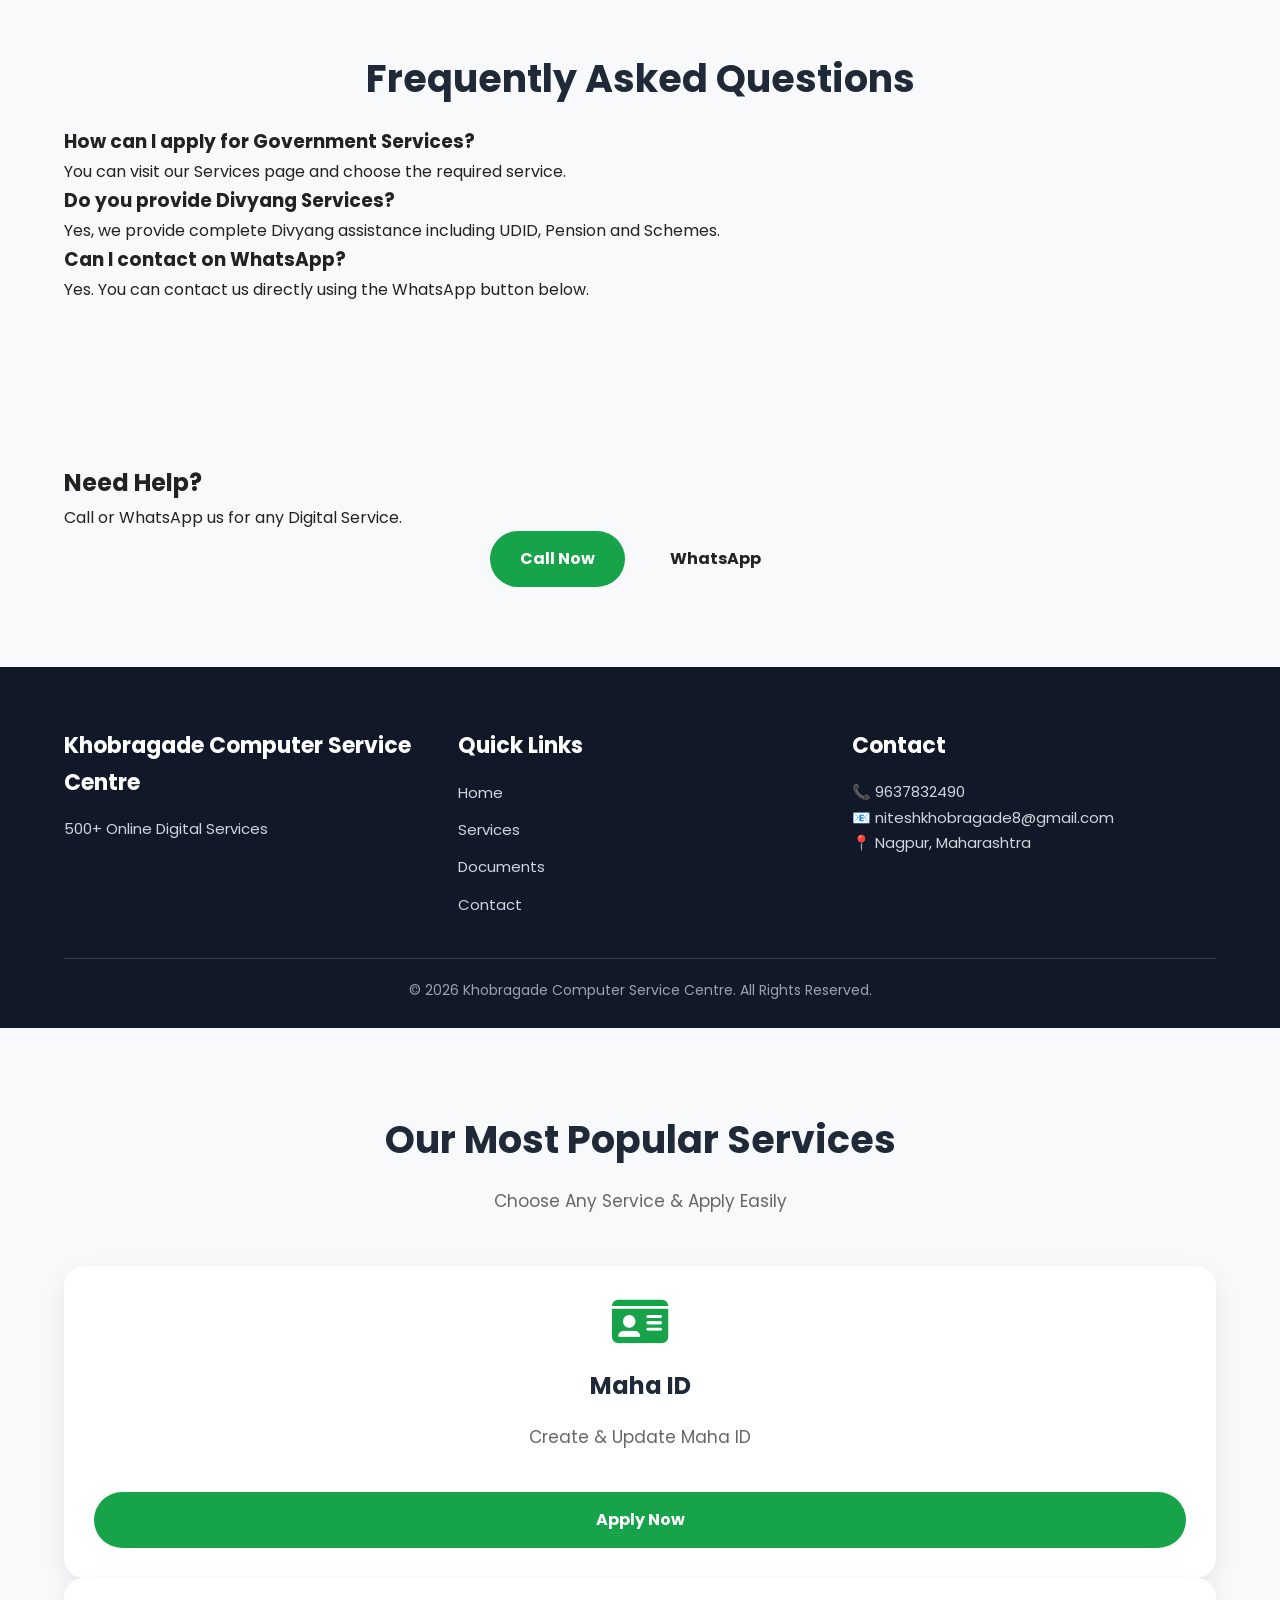
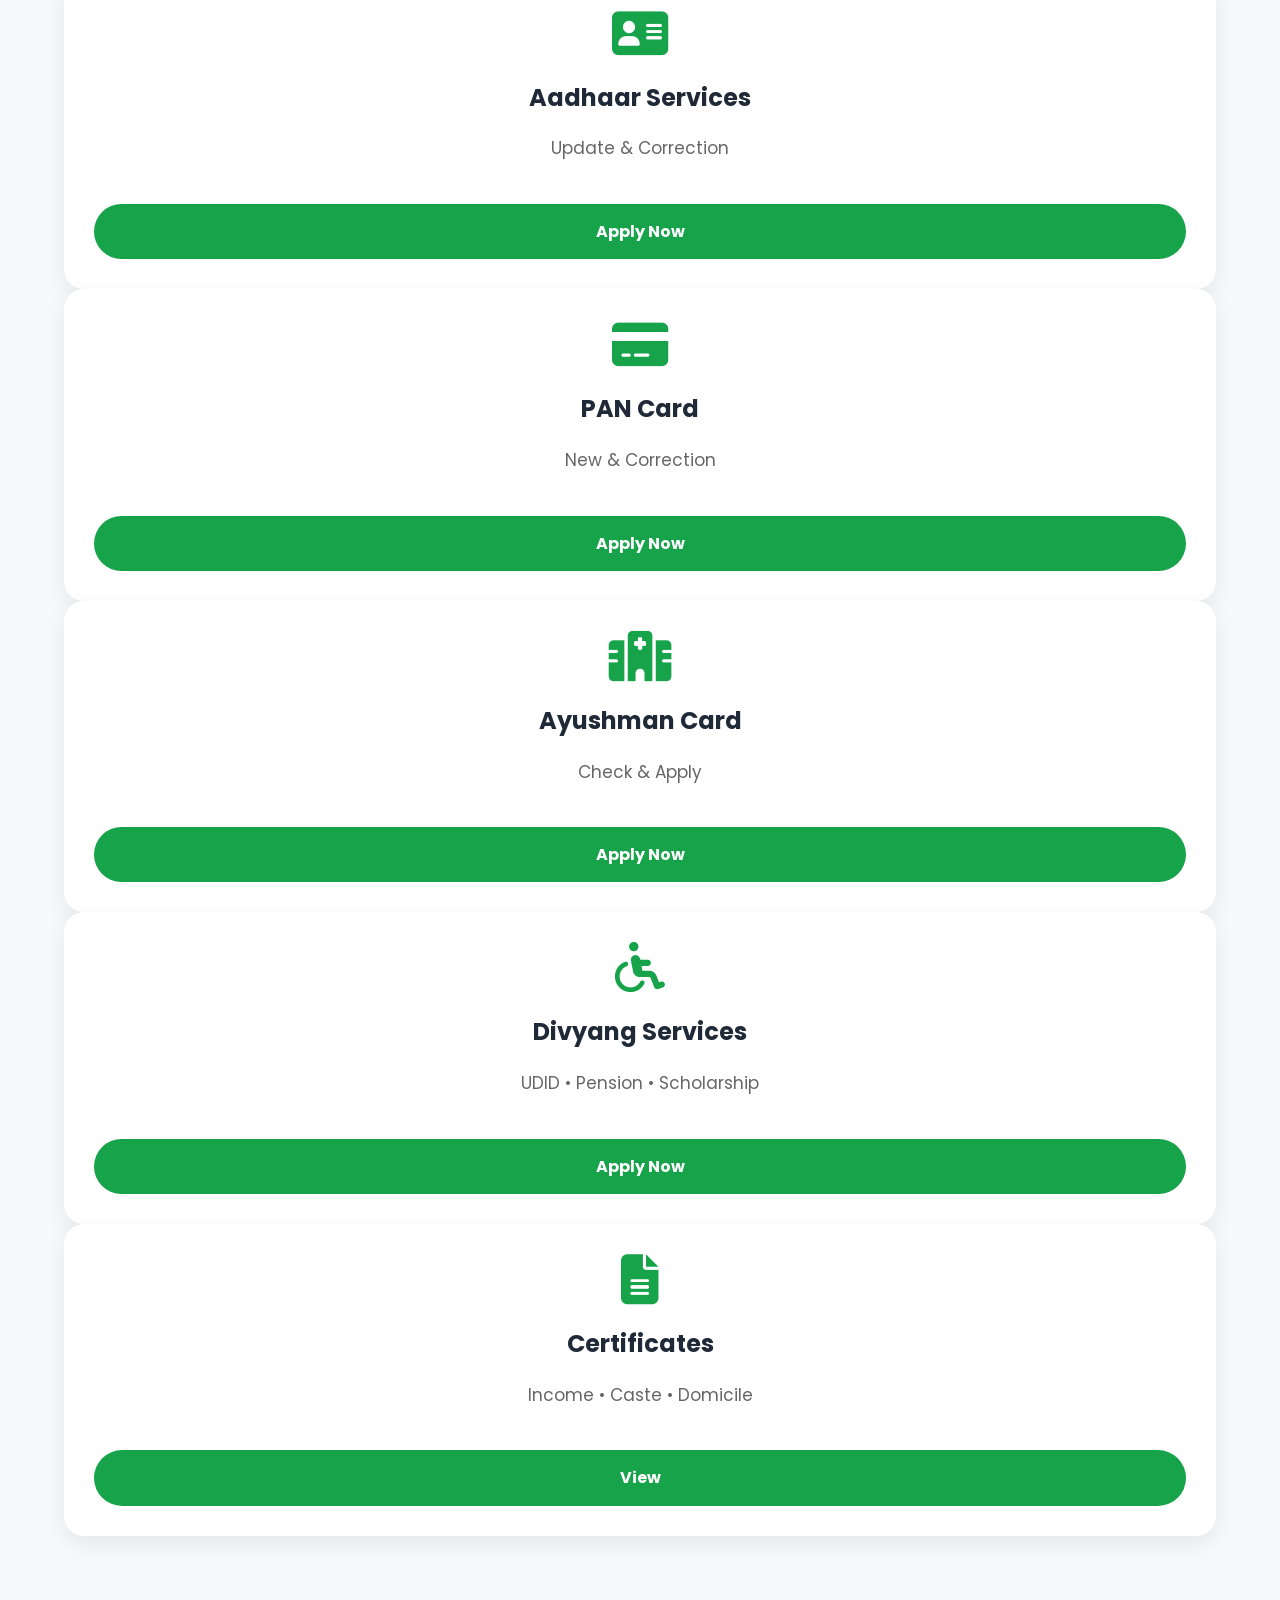
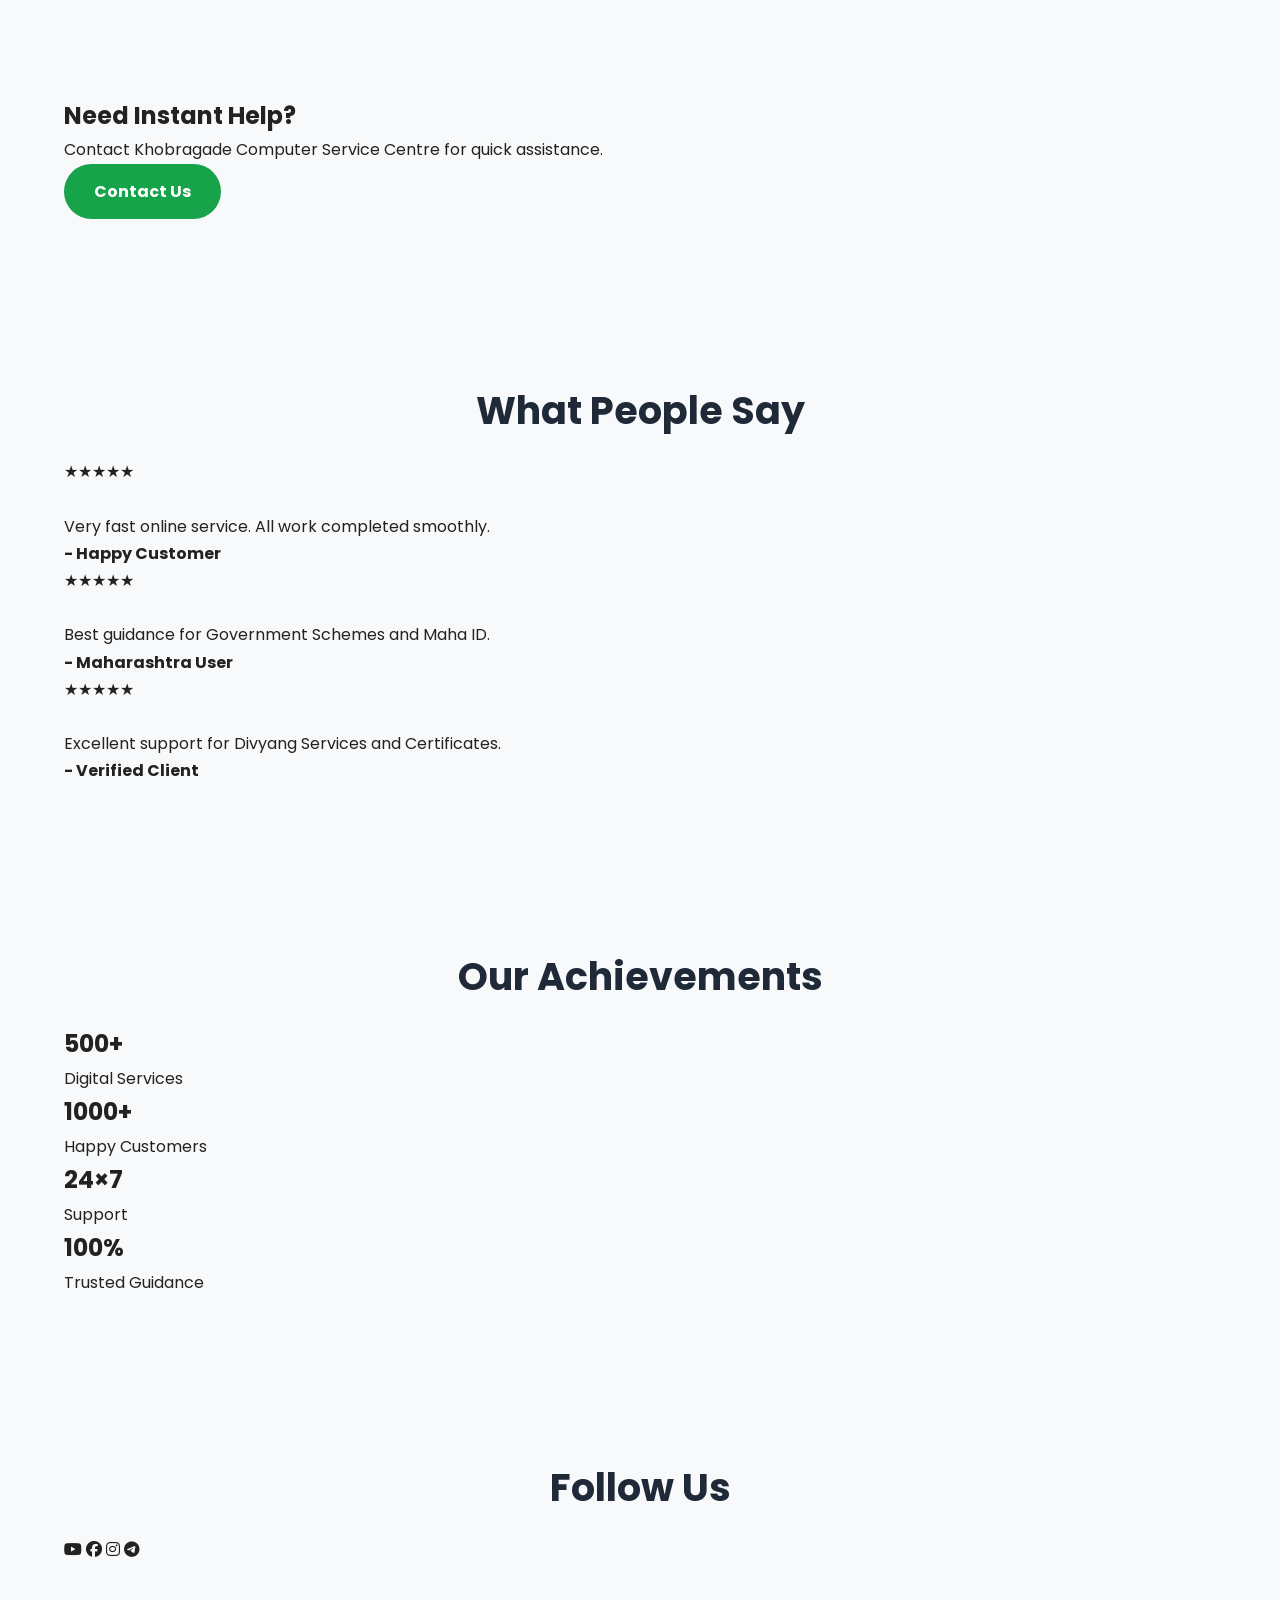
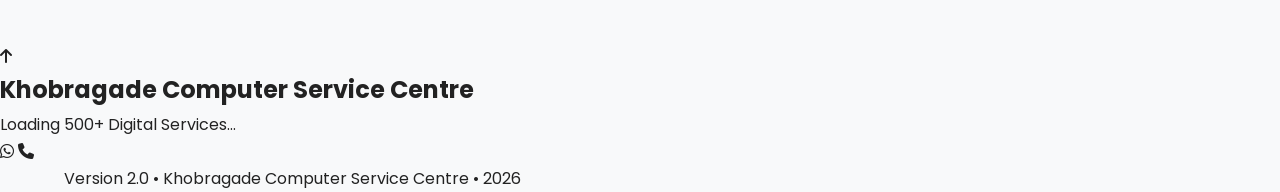
==== commit e69a1ad5: "Update index.html" ====
--- a/index.html
+++ b/index.html
@@ -876,6 +876,8 @@
 </div>
 
 <script src="script.js"></script>
-
+<a href="https://wa.me/919637832490" class="whatsapp-float" target="_blank">
+    <i class="fab fa-whatsapp"></i>
+</a>
 </body>
 </html>
--- a/style.css
+++ b/style.css
@@ -698,3 +698,167 @@
 /* =====================================================
    END OF FINAL CSS
 ===================================================== */
+
+.hero-banner{
+    width:100%;
+    max-width:1200px;
+    display:block;
+    margin:20px auto;
+    border-radius:20px;
+    box-shadow:0 10px 25px rgba(0,0,0,0.2);
+}
+
+/* ===== Mobile Responsive ===== */
+
+@media (max-width:768px){
+
+.container{
+    width:95%;
+    padding:10px;
+}
+
+.hero{
+    padding:40px 15px;
+    text-align:center;
+}
+
+.hero h1{
+    font-size:32px;
+    line-height:1.3;
+}
+
+.hero p{
+    font-size:18px;
+}
+
+.service-grid{
+    grid-template-columns:1fr;
+    gap:20px;
+}
+
+.service-card{
+    width:100%;
+}
+
+.btn{
+    width:100%;
+    text-align:center;
+}
+
+img{
+    max-width:100%;
+    height:auto;
+}
+
+}
+
+/* ===== Premium Typography ===== */
+
+body{
+    font-family:'Poppins',sans-serif;
+    font-size:16px;
+    line-height:1.7;
+    color:#222;
+}
+
+.hero h1{
+    font-size:52px;
+    font-weight:800;
+}
+
+.hero p{
+    font-size:22px;
+    color:#555;
+}
+
+.section-title{
+    font-size:38px;
+    font-weight:700;
+    text-align:center;
+}
+
+.service-card h3{
+    font-size:24px;
+    font-weight:700;
+}
+
+.service-card p{
+    font-size:17px;
+}
+/* ===== Premium Service Cards ===== */
+
+.service-card{
+    background:#fff;
+    border-radius:20px;
+    padding:30px;
+    transition:.4s;
+    box-shadow:0 8px 25px rgba(0,0,0,.08);
+}
+
+.service-card:hover{
+    transform:translateY(-10px);
+    box-shadow:0 20px 40px rgba(0,0,0,.18);
+}
+
+.service-card i{
+    font-size:50px;
+    color:#16a34a;
+    margin-bottom:20px;
+}
+
+.service-card .btn{
+    margin-top:20px;
+}
+/* ===== Premium Header ===== */
+
+header{
+    position:sticky;
+    top:0;
+    z-index:999;
+    background:#ffffff;
+    box-shadow:0 2px 15px rgba(0,0,0,.08);
+}
+
+.logo img{
+    width:70px;
+}
+
+nav a{
+    font-size:17px;
+    font-weight:600;
+    color:#222;
+    transition:.3s;
+    text-decoration:none;
+    padding:10px 15px;
+}
+
+nav a:hover{
+    color:#16a34a;
+}
+
+nav a.active{
+    color:#16a34a;
+}
+/* ===== Premium Buttons ===== */
+
+.btn{
+    display:inline-block;
+    padding:14px 30px;
+    border-radius:50px;
+    font-size:16px;
+    font-weight:700;
+    text-decoration:none;
+    transition:.3s;
+    cursor:pointer;
+}
+
+.btn-primary{
+    background:#16a34a;
+    color:#fff;
+}
+
+.btn-primary:hover{
+    background:#15803d;
+    transform:translateY(-3px);
+    box-shadow:0 10px 25px rgba(22,163,74,.3);
+}
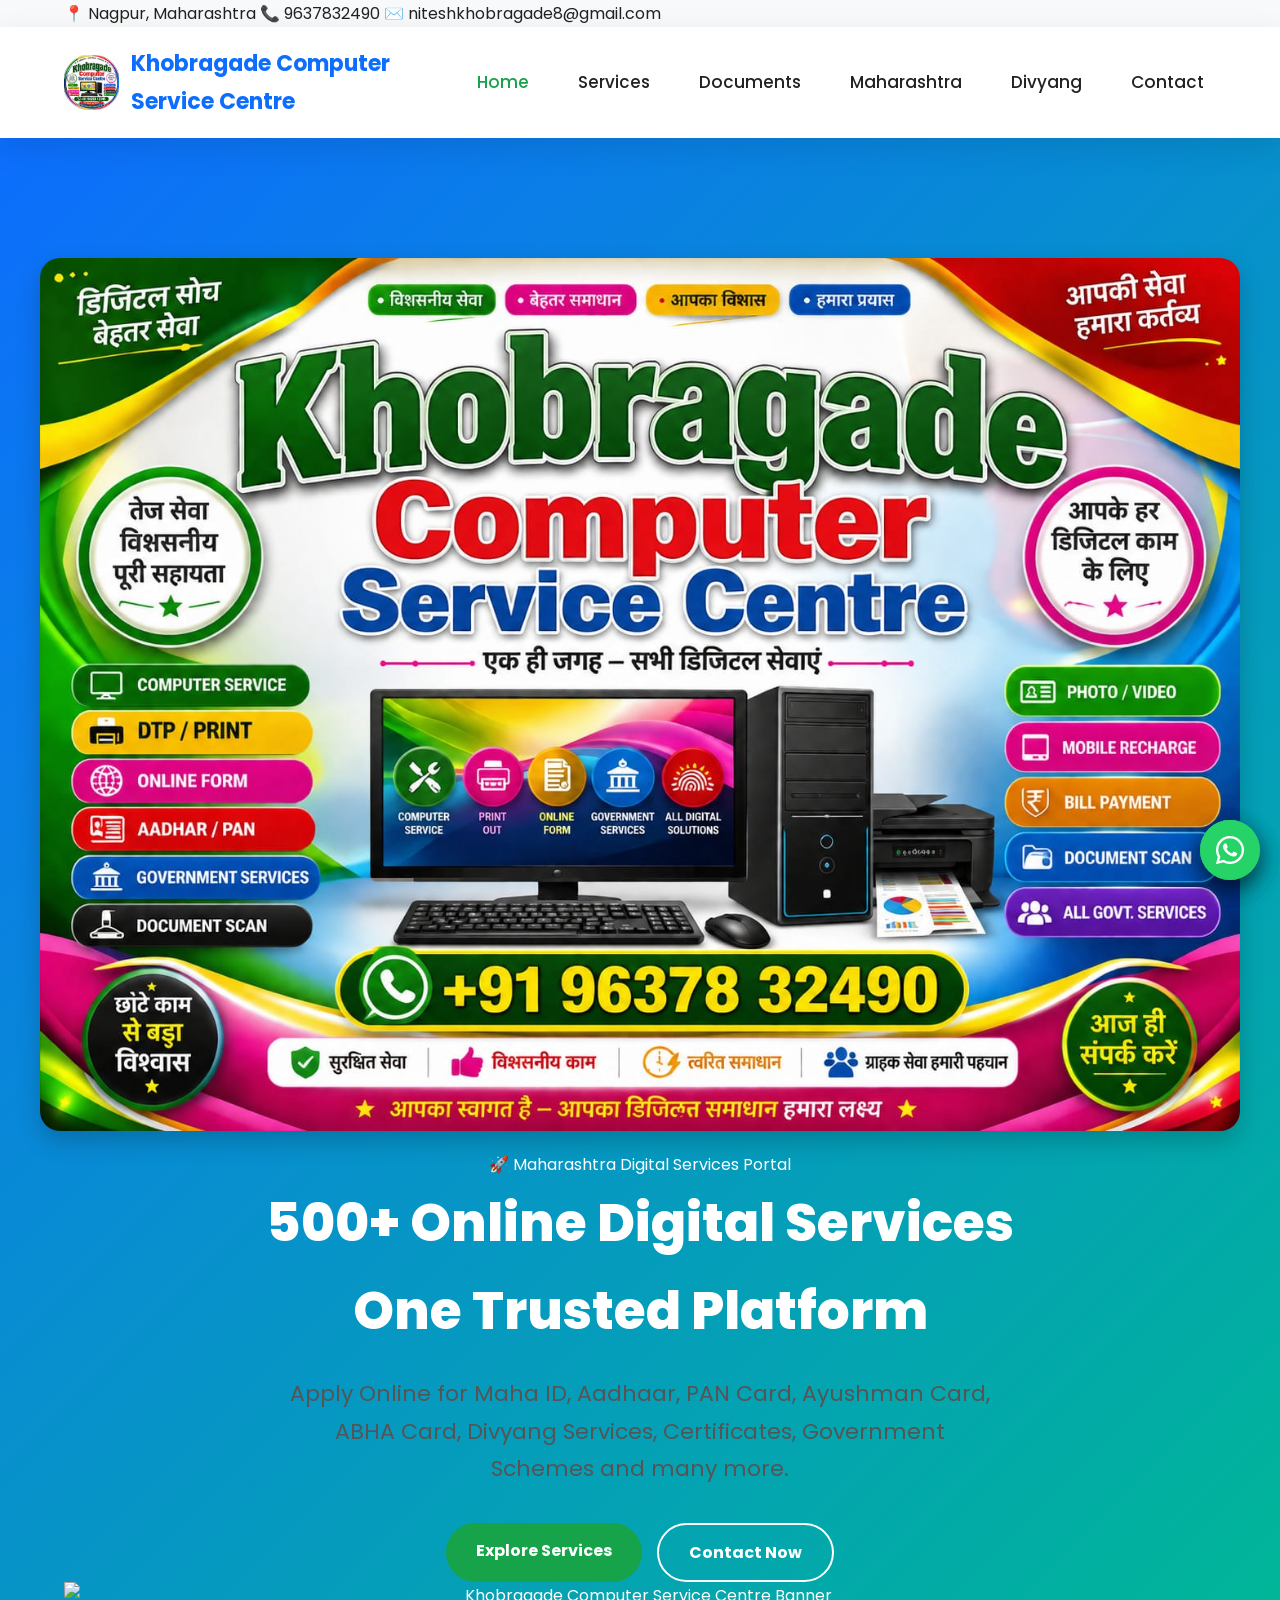
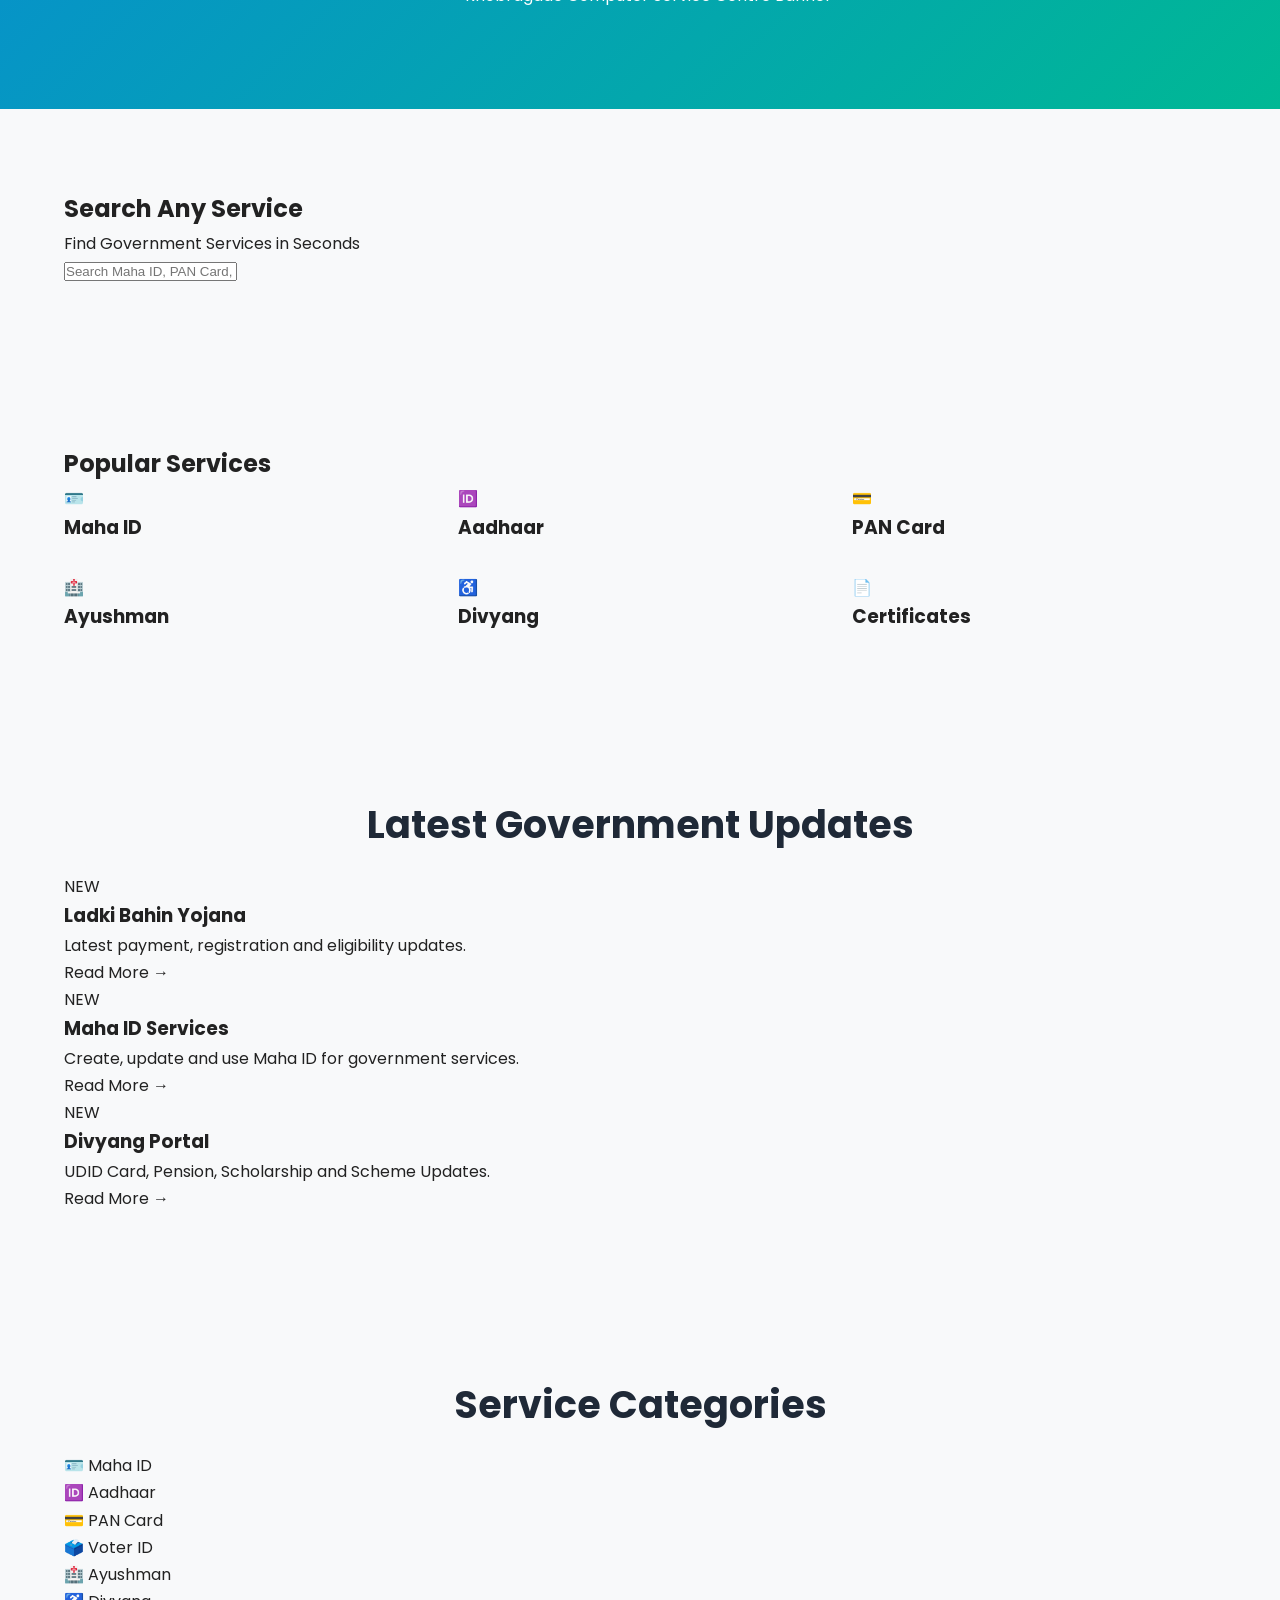
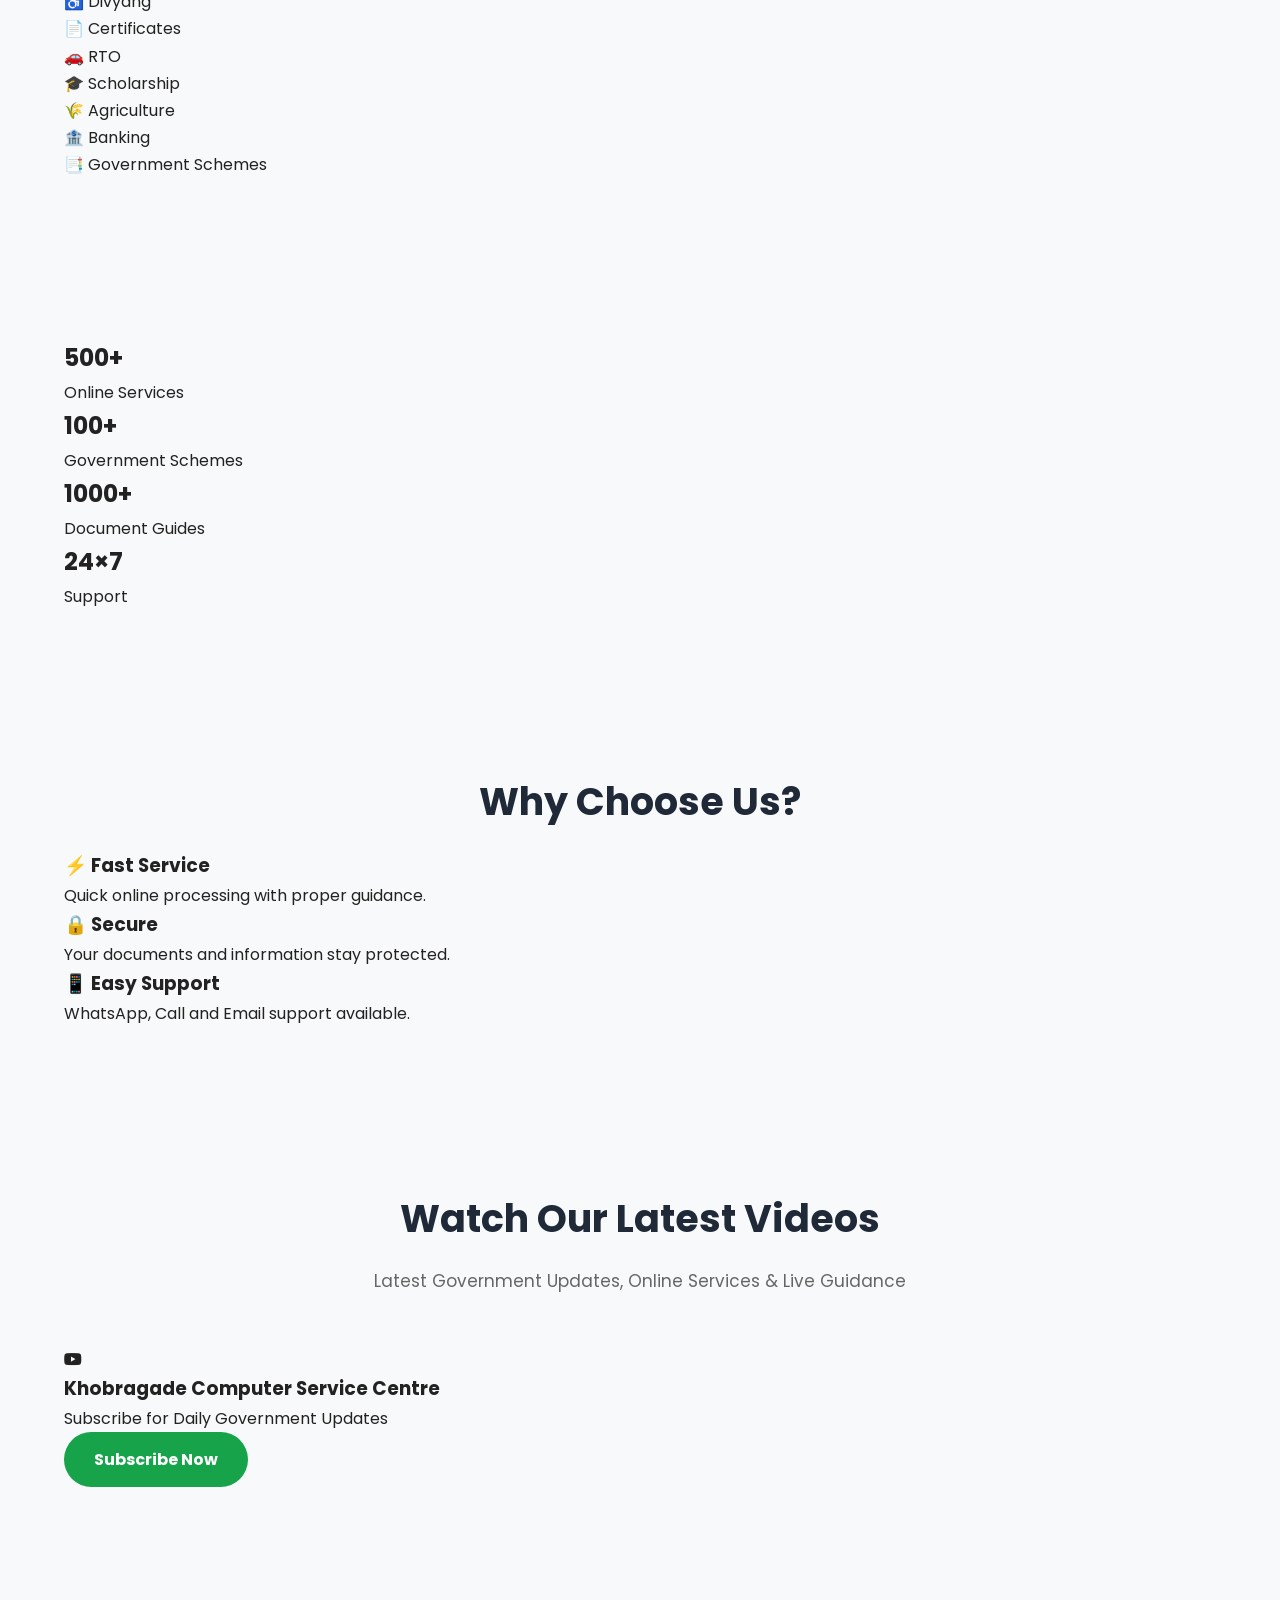
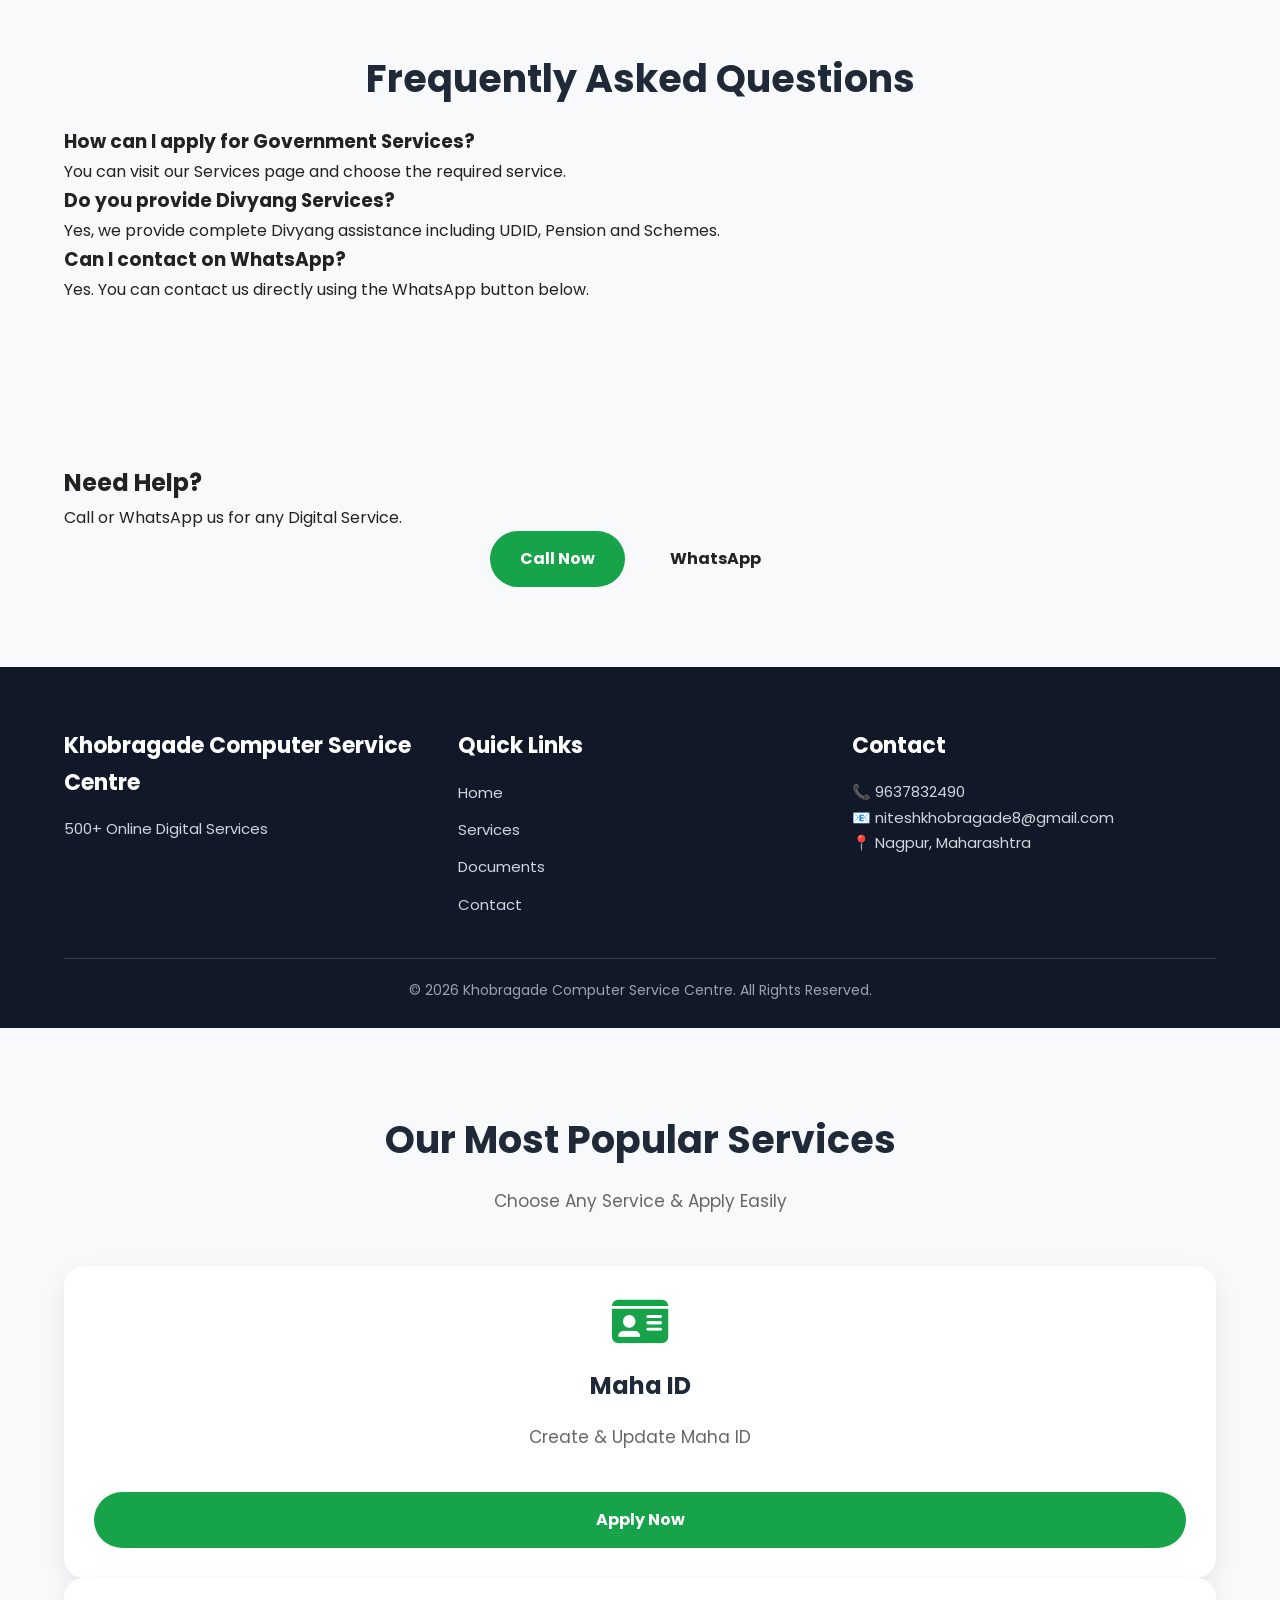
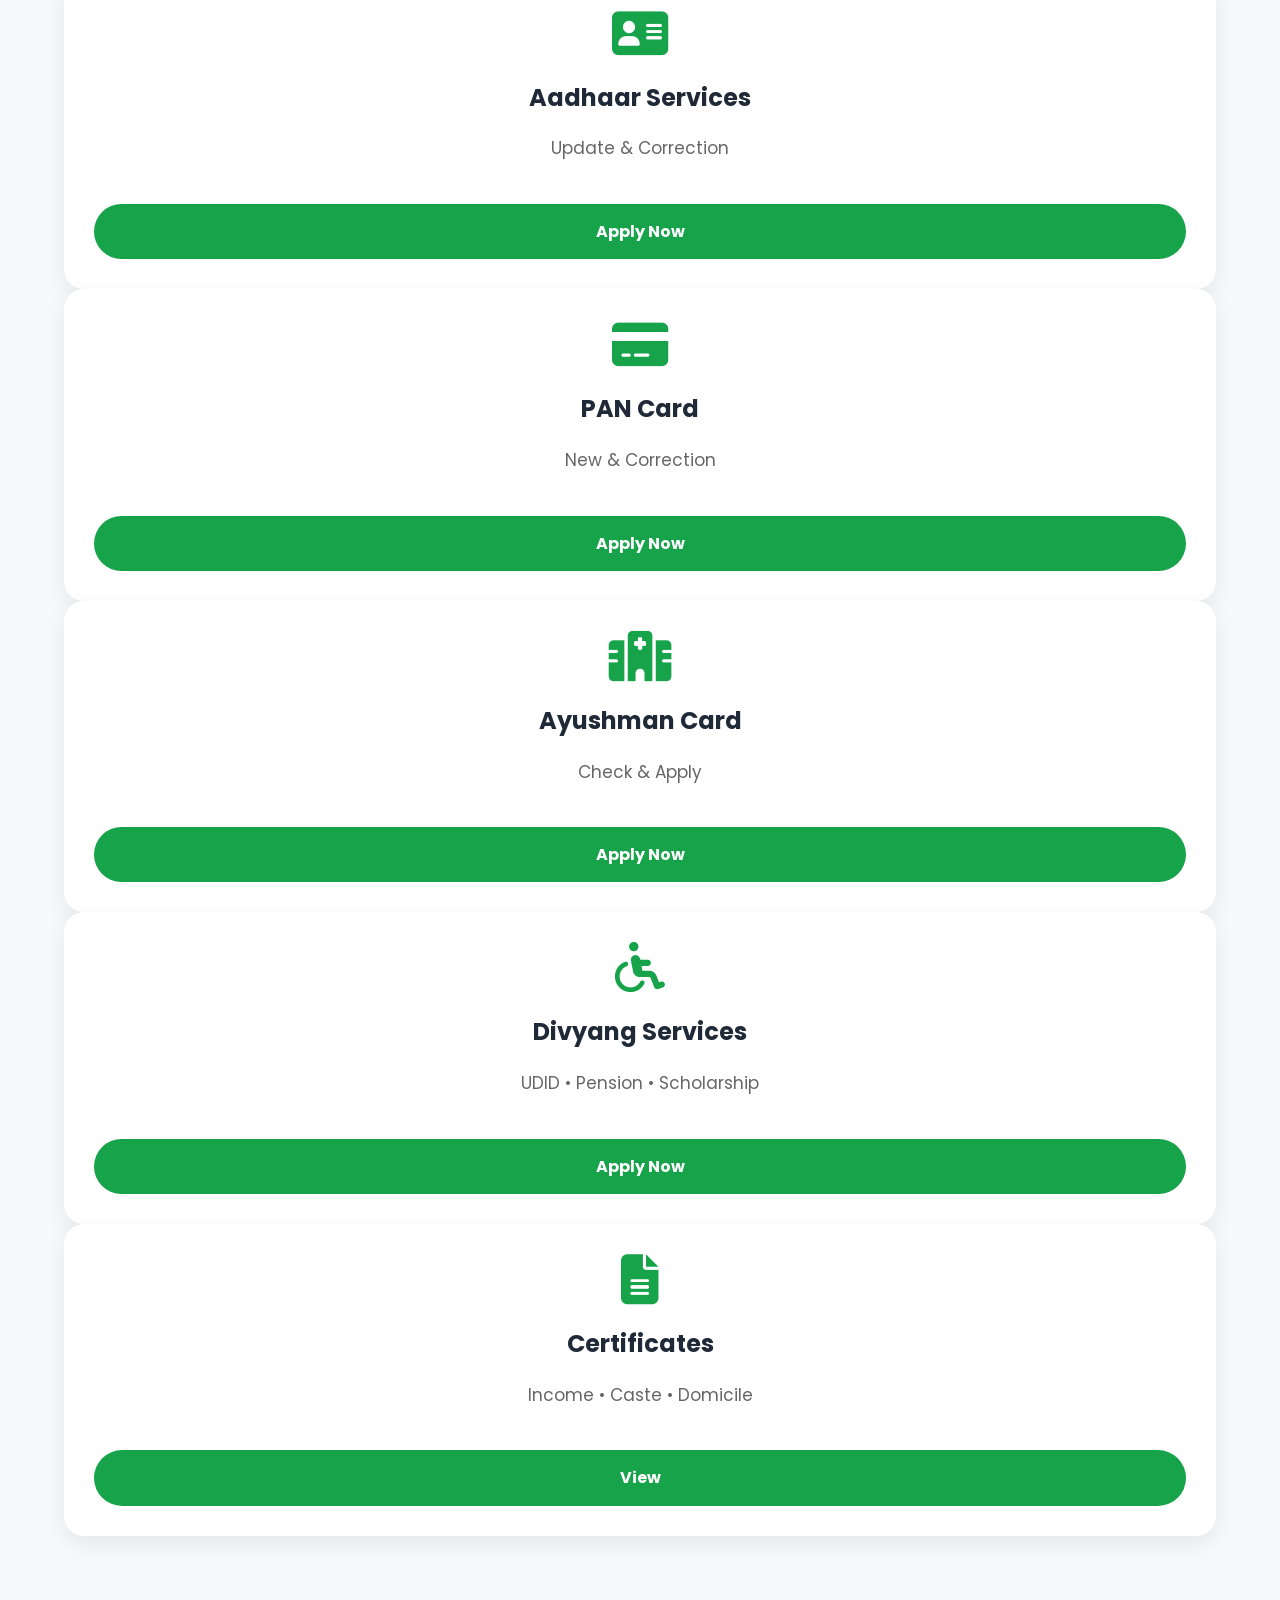
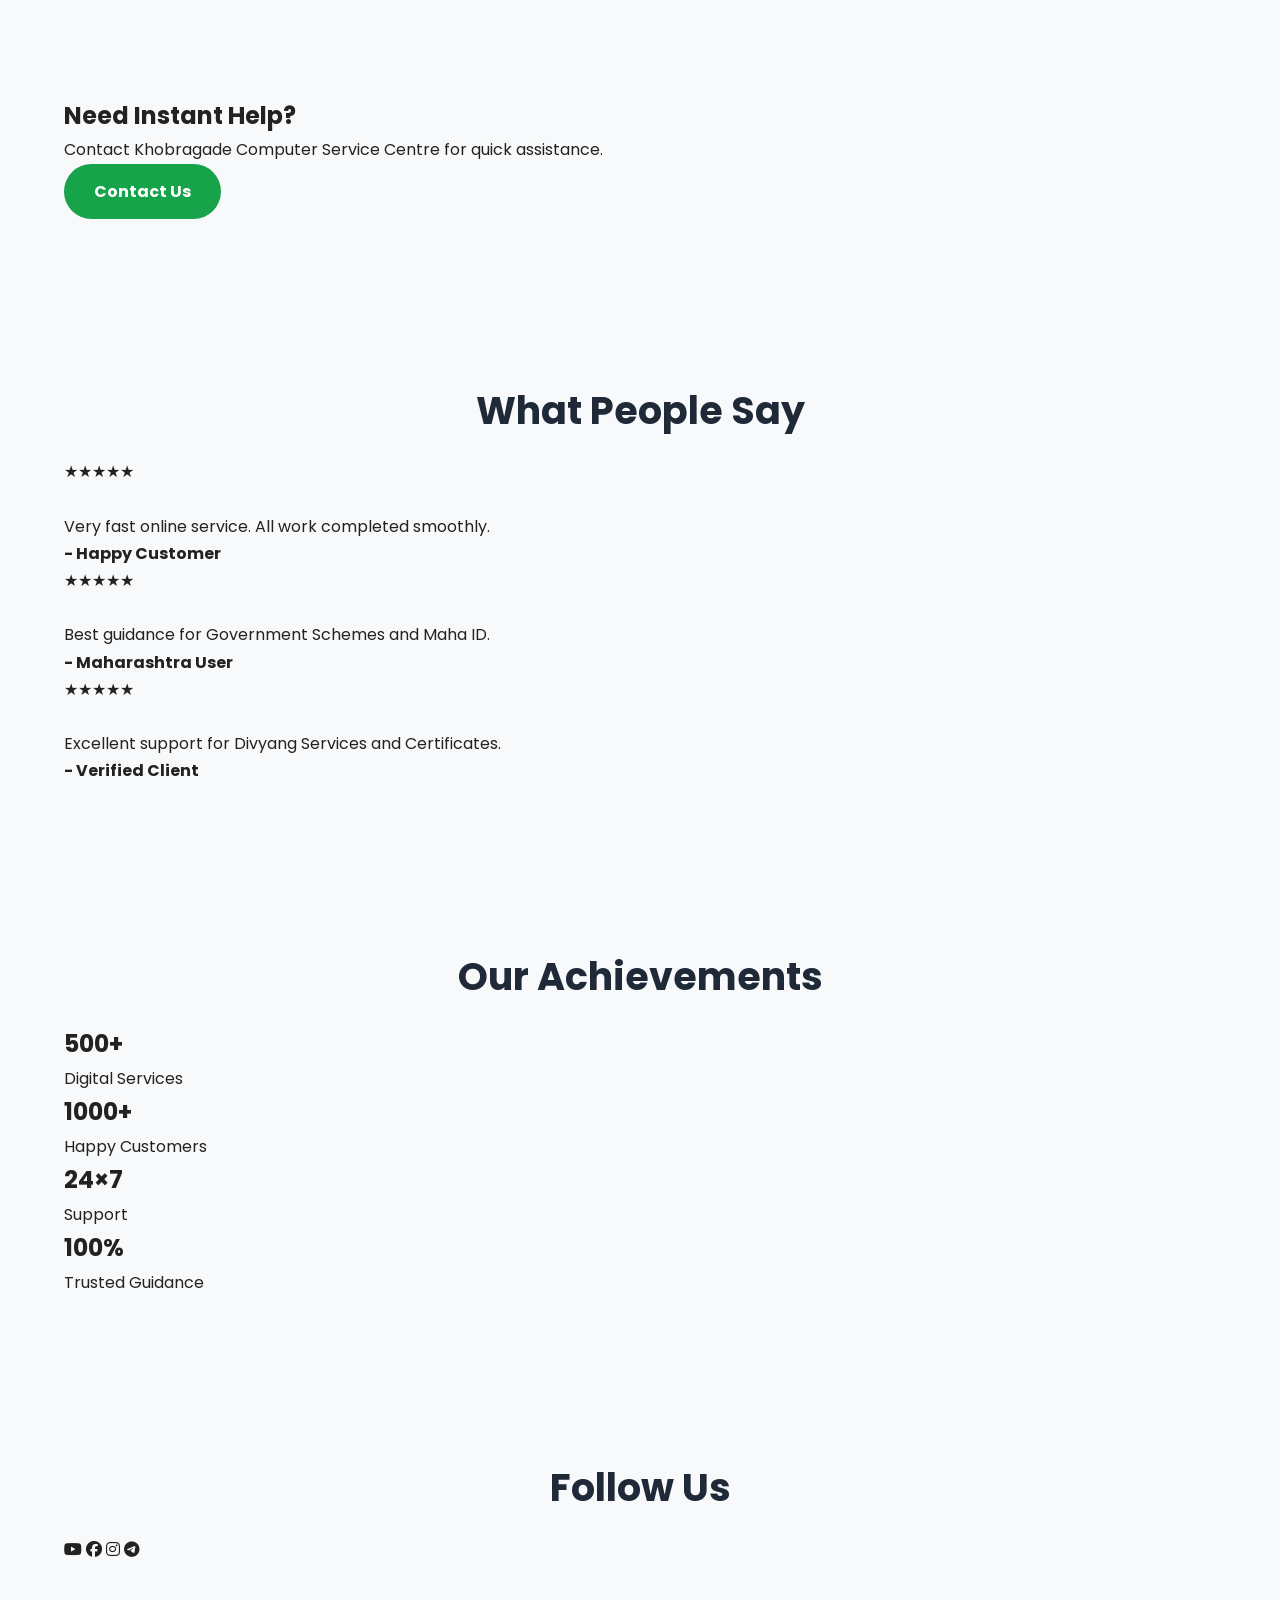
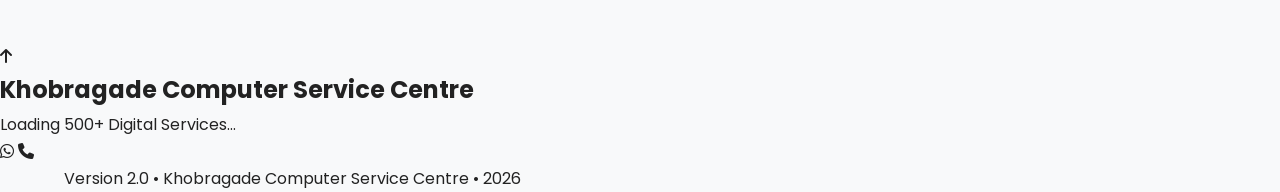
==== commit 06f05280: "Add phone link to index.html" ====
--- a/index.html
+++ b/index.html
@@ -879,5 +879,8 @@
 <a href="https://wa.me/919637832490" class="whatsapp-float" target="_blank">
     <i class="fab fa-whatsapp"></i>
 </a>
+ <a href="tel:+919637832490" class="call-float">
+    <i class="fas fa-phone-alt"></i>
+</a>
 </body>
 </html>
--- a/style.css
+++ b/style.css
@@ -862,3 +862,27 @@
     transform:translateY(-3px);
     box-shadow:0 10px 25px rgba(22,163,74,.3);
 }
+/* ===== WhatsApp Floating Button ===== */
+
+.whatsapp-float{
+    position:fixed;
+    bottom:20px;
+    right:20px;
+    width:60px;
+    height:60px;
+    background:#25D366;
+    color:#fff;
+    border-radius:50%;
+    display:flex;
+    align-items:center;
+    justify-content:center;
+    font-size:32px;
+    text-decoration:none;
+    box-shadow:0 8px 20px rgba(0,0,0,.3);
+    z-index:9999;
+    transition:.3s;
+}
+
+.whatsapp-float:hover{
+    transform:scale(1.1);
+}
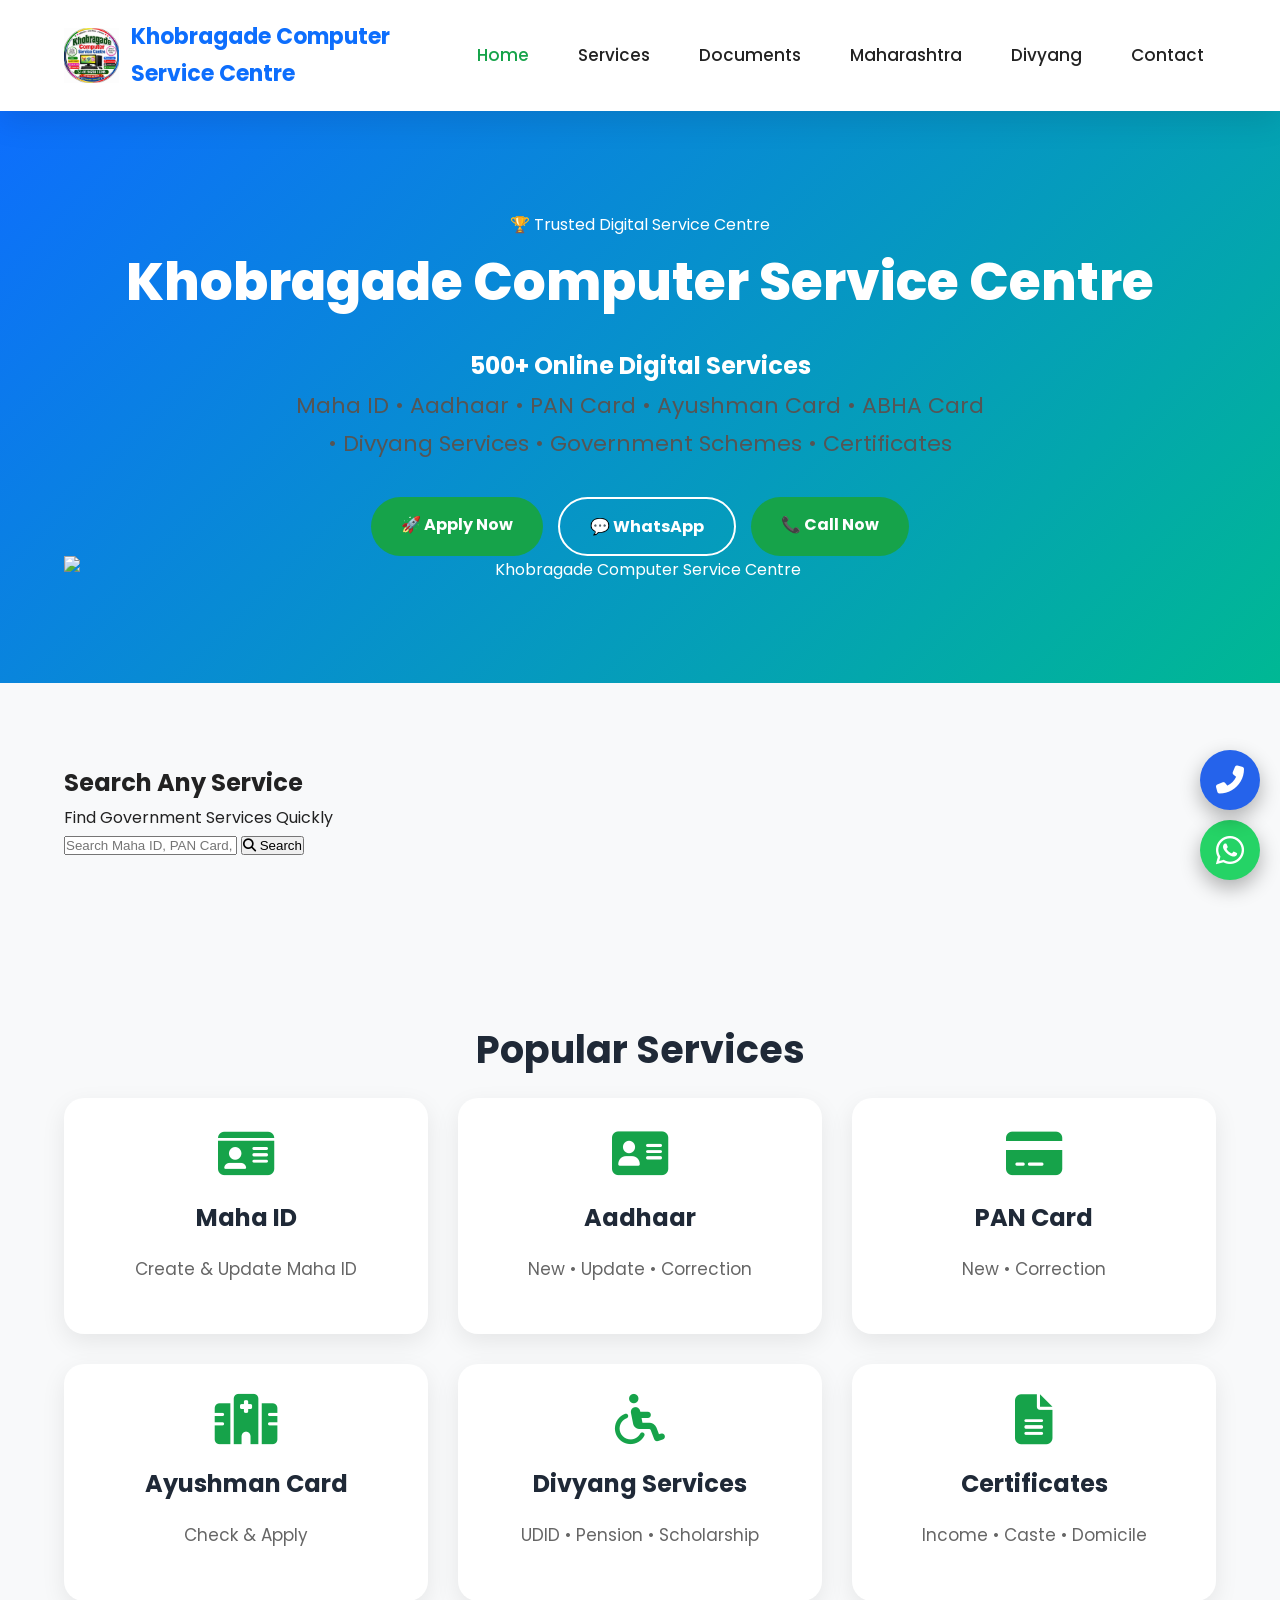
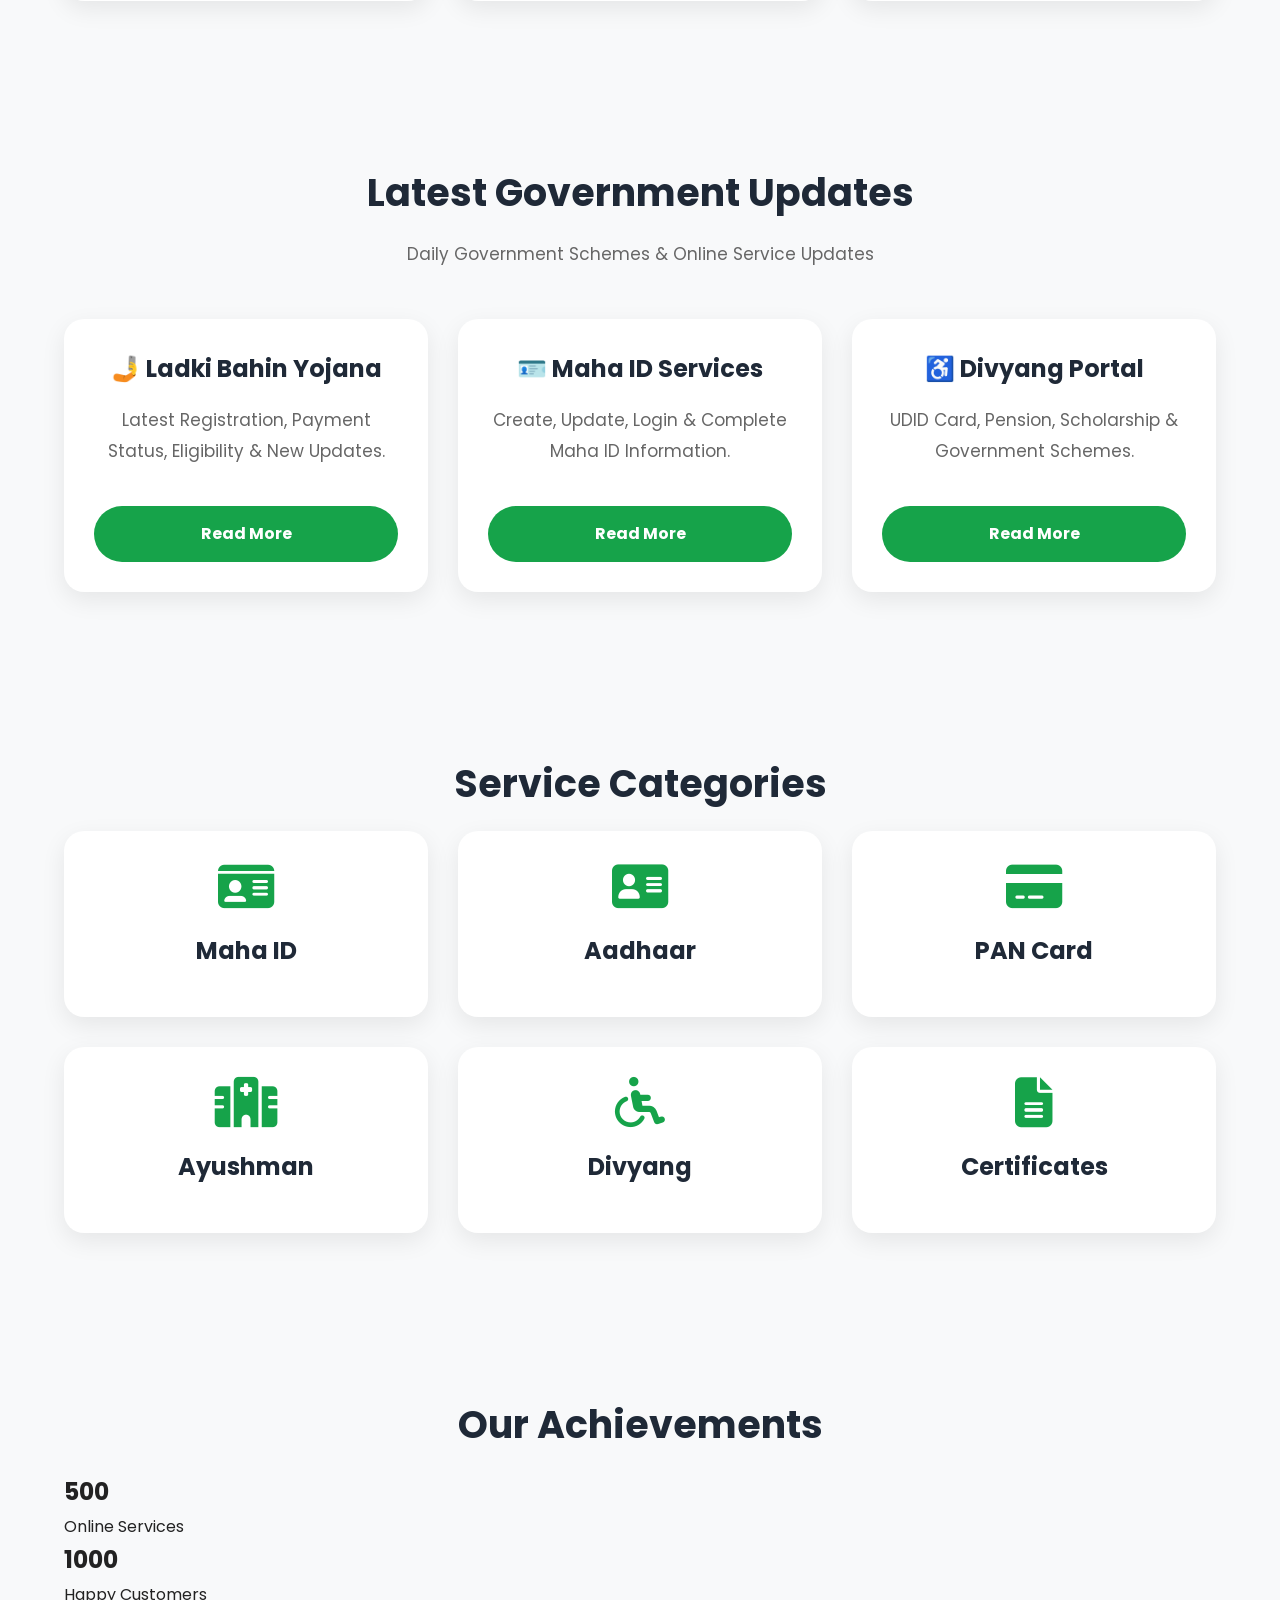
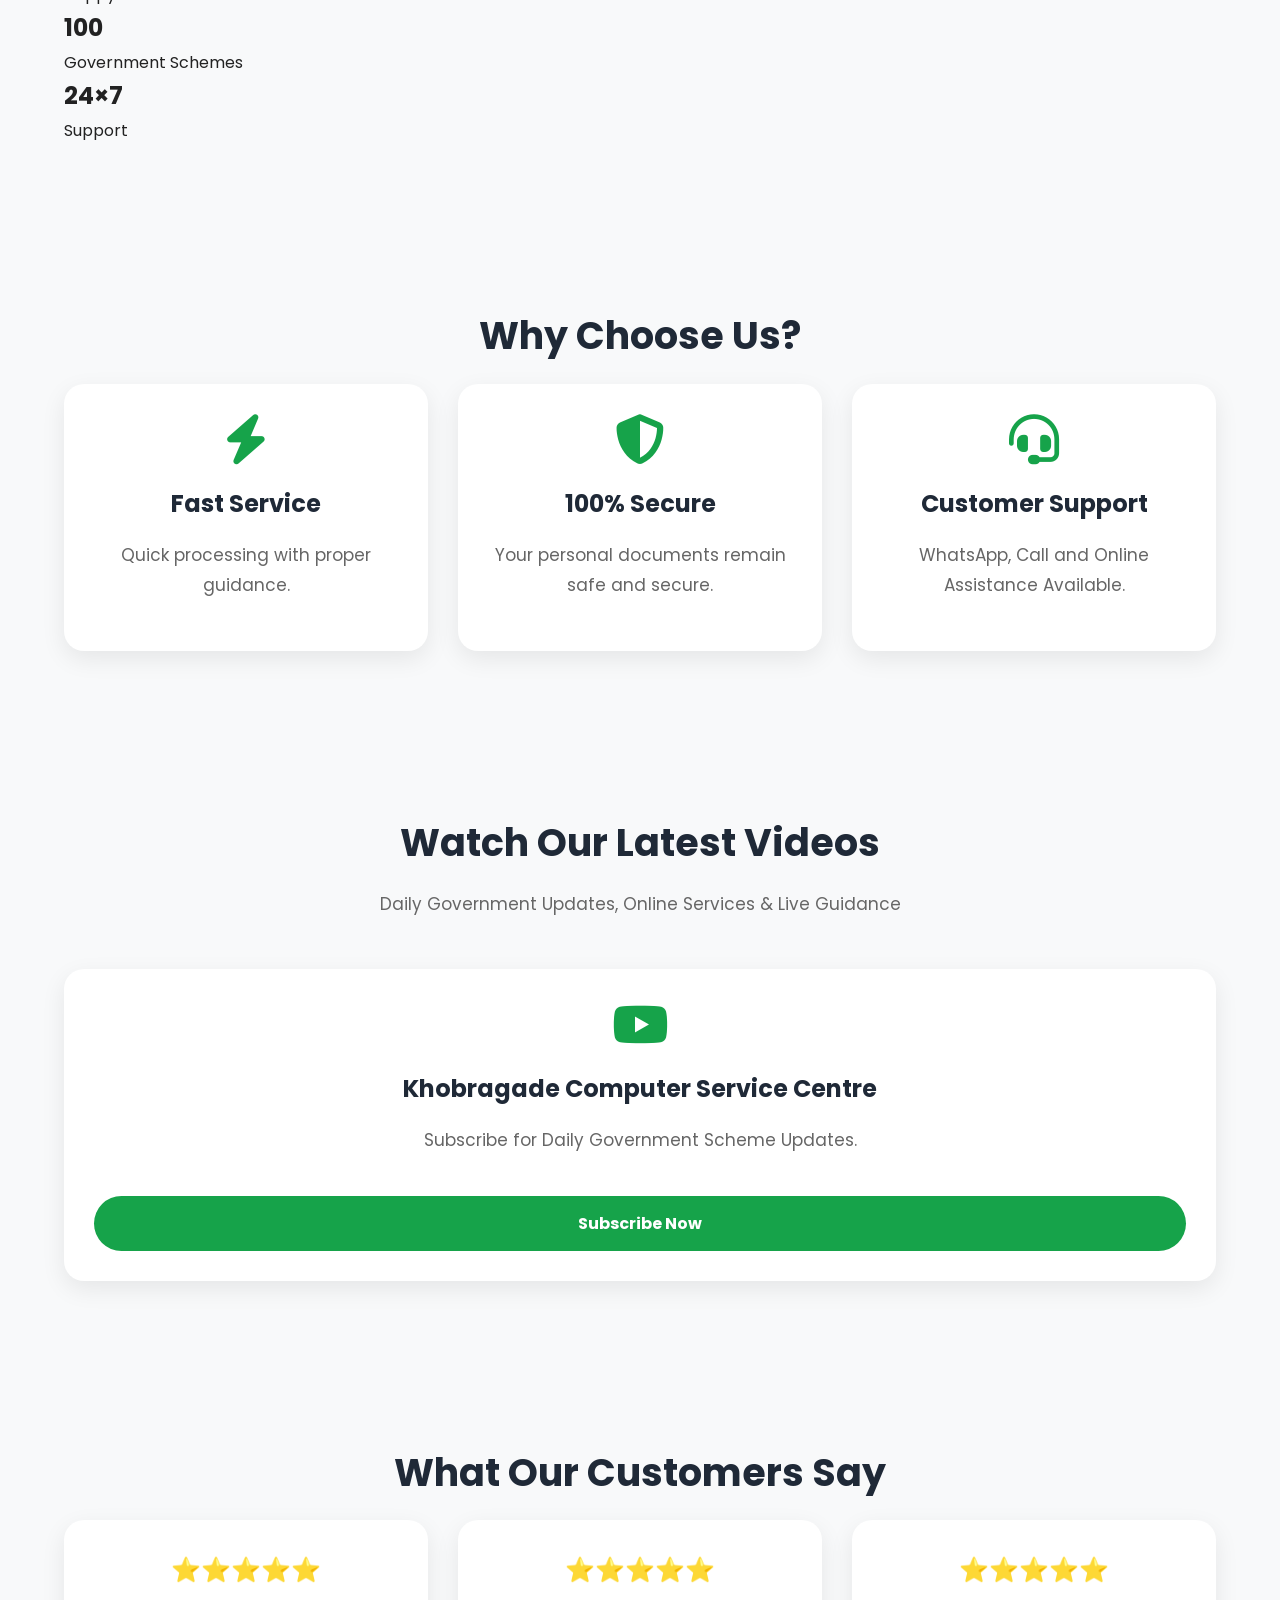
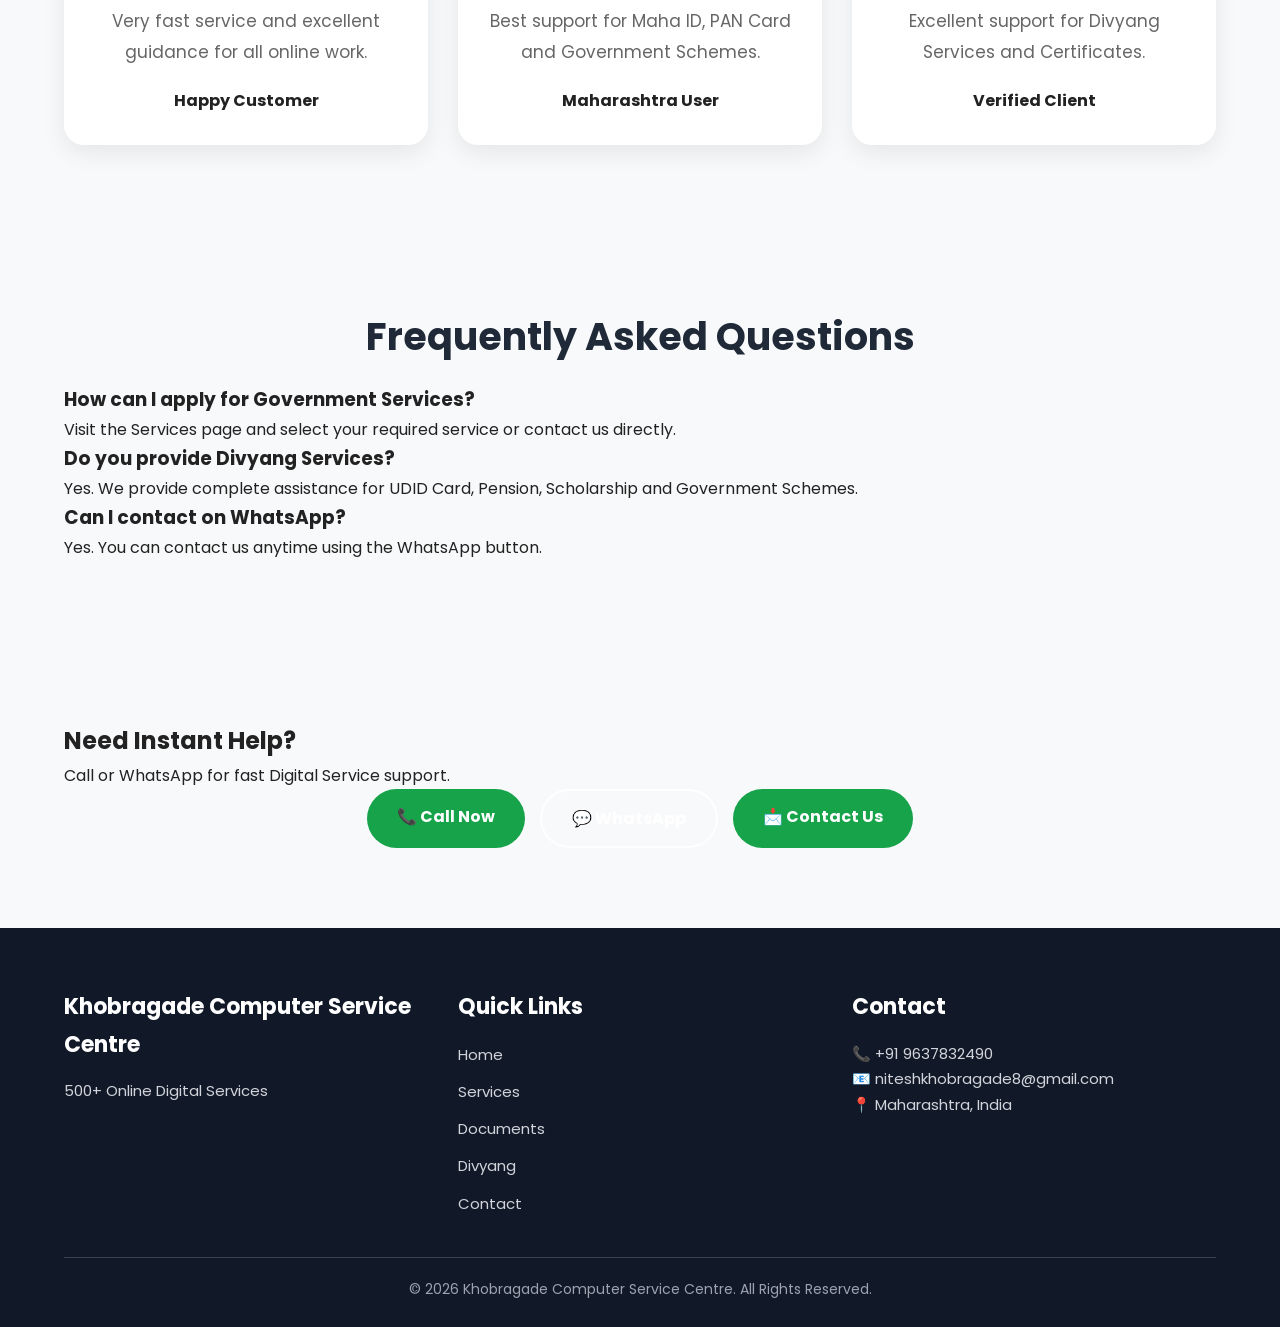
==== commit 87e4c858: "Update index.html" ====
--- a/index.html
+++ b/index.html
@@ -1,5 +1,6 @@
 <!DOCTYPE html>
 <html lang="en">
+
 <head>
 
 <meta charset="UTF-8">
@@ -7,19 +8,19 @@
 
 <title>Khobragade Computer Service Centre | 500+ Online Digital Services</title>
 
-<meta name="description" content="Khobragade Computer Service Centre provides 500+ Online Digital Services including Maha ID, Aadhaar, PAN Card, Ayushman Card, ABHA, Divyang Services, Certificates, Government Schemes and more.">
-
-<meta name="keywords" content="Maha ID, Aadhaar, PAN Card, Ayushman, ABHA, Divyang, Government Services, Maharashtra, Online Services">
+<meta name="description" content="Khobragade Computer Service Centre provides 500+ Online Digital Services including Maha ID, Aadhaar, PAN Card, Ayushman Card, ABHA Card, Divyang Services, Certificates and Government Schemes.">
+
+<meta name="keywords" content="Maha ID, Aadhaar, PAN Card, Ayushman, ABHA, Divyang, Government Services">
 
 <meta name="author" content="Nitesh Khobragade">
 
-<meta name="robots" content="index, follow">
-
-<meta name="theme-color" content="#0F9D58">
+<meta name="robots" content="index,follow">
+
+<meta name="theme-color" content="#16a34a">
 
 <meta property="og:title" content="Khobragade Computer Service Centre">
 
-<meta property="og:description" content="500+ Online Digital Services in Maharashtra">
+<meta property="og:description" content="500+ Online Digital Services">
 
 <meta property="og:type" content="website">
 
@@ -43,113 +44,75 @@
 
 <body>
 
-<div class="top-bar">
-
-<div class="container">
-
-<span>
-📍 Nagpur, Maharashtra
+<header class="header">
+
+<div class="container">
+
+<a href="index.html" class="logo">
+
+<img src="logo.png" alt="Khobragade Computer Service Centre">
+
+<span>Khobragade Computer Service Centre</span>
+
+</a>
+
+<nav>
+
+<ul>
+
+<li><a href="index.html">Home</a></li>
+<li><a href="services.html">Services</a></li>
+<li><a href="documents.html">Documents</a></li>
+<li><a href="maharashtra.html">Maharashtra</a></li>
+<li><a href="divyang.html">Divyang</a></li>
+<li><a href="contact.html">Contact</a></li>
+
+</ul>
+
+</nav>
+
+</div>
+
+</header>
+
+<!-- =========================
+ HERO SECTION
+========================= -->
+
+<section class="hero">
+
+<div class="container hero-container">
+
+<div class="hero-left">
+
+<span class="hero-badge">
+🏆 Trusted Digital Service Centre
 </span>
 
-<span>
-
-📞 9637832490
-
-</span>
-
-<span>
-
-✉️ niteshkhobragade8@gmail.com
-
-</span>
-
-</div>
-
-</div>
-
-<header class="header">
-
-<div class="container">
-
-<a href="index.html" class="logo">
-
-<img src="logo.png" alt="Khobragade Computer Service Centre">
-
-<span>
-
+<h1>
 Khobragade Computer Service Centre
-
-</span>
-
-</a>
-
-<nav>
-
-<ul>
-
-<li><a href="index.html">Home</a></li>
-
-<li><a href="services.html">Services</a></li>
-
-<li><a href="documents.html">Documents</a></li>
-
-<li><a href="maharashtra.html">Maharashtra</a></li>
-
-<li><a href="divyang.html">Divyang</a></li>
-
-<li><a href="contact.html">Contact</a></li>
-
-</ul>
-
-</nav>
-
-</div>
-
-</header>
-<!-- =========================
- HERO SECTION
-========================== -->
-
-<section class="hero">
-
- <img src="banner.jpg" alt="Khobragade Computer Service Centre Banner" class="hero-banner">
- 
-<div class="container hero-container">
-
-<div class="hero-left">
-
-<span class="hero-badge">
-🚀 Maharashtra Digital Services Portal
-</span>
-
-<h1>
-
-500+ Online Digital Services<br>
-
-One Trusted Platform
-
 </h1>
 
-<p>
-
-Apply Online for Maha ID, Aadhaar, PAN Card,
-Ayushman Card, ABHA Card, Divyang Services,
-Certificates, Government Schemes and many more.
-
+<h2>
+500+ Online Digital Services
+</h2>
+
+<p>
+Maha ID • Aadhaar • PAN Card • Ayushman Card • ABHA Card • Divyang Services • Government Schemes • Certificates
 </p>
 
 <div class="hero-buttons">
 
 <a href="services.html" class="btn btn-primary">
-
-Explore Services
-
-</a>
-
-<a href="contact.html" class="btn btn-outline">
-
-Contact Now
-
+🚀 Apply Now
+</a>
+
+<a href="https://wa.me/919637832490" target="_blank" class="btn btn-outline">
+💬 WhatsApp
+</a>
+
+<a href="tel:+919637832490" class="btn btn-primary">
+📞 Call Now
 </a>
 
 </div>
@@ -158,113 +121,92 @@
 
 <div class="hero-right">
 
-<img src="banner.png"
-
-alt="Khobragade Computer Service Centre Banner">
-
-</div>
-
-</div>
-
-</section>
-
-<!-- =========================
- SEARCH
-========================== -->
+<img src="banner.png" alt="Khobragade Computer Service Centre">
+
+</div>
+
+</div>
+
+</section>
+<!-- =========================
+SEARCH SECTION
+========================= -->
 
 <section class="search-section">
 
 <div class="container">
 
-<h2>
-
-Search Any Service
-
-</h2>
-
-<p>
-
-Find Government Services in Seconds
-
-</p>
+<h2>Search Any Service</h2>
+
+<p>Find Government Services Quickly</p>
+
+<div class="search-box">
 
 <input
-
 type="text"
-
 id="serviceSearch"
-
-placeholder="Search Maha ID, PAN Card, Aadhaar, Ayushman..."
-
->
-
-</div>
-
-</section>
-
-<!-- =========================
- QUICK SERVICES
-========================== -->
-
-<section class="quick-services">
-
-<div class="container">
-
-<h2>
-
+placeholder="Search Maha ID, PAN Card, Aadhaar, Ayushman...">
+
+<button type="button">
+<i class="fa-solid fa-magnifying-glass"></i>
+Search
+</button>
+
+</div>
+
+</div>
+
+</section>
+
+<!-- =========================
+POPULAR SERVICES
+========================= -->
+
+<section class="popular-services">
+
+<div class="container">
+
+<h2 class="section-title">
 Popular Services
-
 </h2>
 
 <div class="service-grid">
 
-<a href="services.html" class="service-box">
-
-🪪
-
+<div class="service-card">
+<i class="fa-solid fa-id-card"></i>
 <h3>Maha ID</h3>
-
-</a>
-
-<a href="services.html" class="service-box">
-
-🆔
-
+<p>Create & Update Maha ID</p>
+</div>
+
+<div class="service-card">
+<i class="fa-solid fa-address-card"></i>
 <h3>Aadhaar</h3>
-
-</a>
-
-<a href="services.html" class="service-box">
-
-💳
-
+<p>New • Update • Correction</p>
+</div>
+
+<div class="service-card">
+<i class="fa-solid fa-credit-card"></i>
 <h3>PAN Card</h3>
-
-</a>
-
-<a href="services.html" class="service-box">
-
-🏥
-
-<h3>Ayushman</h3>
-
-</a>
-
-<a href="services.html" class="service-box">
-
-♿
-
-<h3>Divyang</h3>
-
-</a>
-
-<a href="services.html" class="service-box">
-
-📄
-
+<p>New • Correction</p>
+</div>
+
+<div class="service-card">
+<i class="fa-solid fa-hospital"></i>
+<h3>Ayushman Card</h3>
+<p>Check & Apply</p>
+</div>
+
+<div class="service-card">
+<i class="fa-solid fa-wheelchair"></i>
+<h3>Divyang Services</h3>
+<p>UDID • Pension • Scholarship</p>
+</div>
+
+<div class="service-card">
+<i class="fa-solid fa-file-lines"></i>
 <h3>Certificates</h3>
-
-</a>
+<p>Income • Caste • Domicile</p>
+</div>
 
 </div>
 
@@ -279,29 +221,56 @@
 
 <div class="container">
 
-<h2 class="section-title">Latest Government Updates</h2>
-
-<div class="updates-grid">
-
-<div class="update-card">
-<span class="new-tag">NEW</span>
-<h3>Ladki Bahin Yojana</h3>
-<p>Latest payment, registration and eligibility updates.</p>
-<a href="#">Read More →</a>
-</div>
-
-<div class="update-card">
-<span class="new-tag">NEW</span>
-<h3>Maha ID Services</h3>
-<p>Create, update and use Maha ID for government services.</p>
-<a href="#">Read More →</a>
-</div>
-
-<div class="update-card">
-<span class="new-tag">NEW</span>
-<h3>Divyang Portal</h3>
-<p>UDID Card, Pension, Scholarship and Scheme Updates.</p>
-<a href="#">Read More →</a>
+<h2 class="section-title">
+Latest Government Updates
+</h2>
+
+<p class="section-subtitle">
+Daily Government Schemes & Online Service Updates
+</p>
+
+<div class="service-grid">
+
+<div class="service-card">
+
+<h3>🤳 Ladki Bahin Yojana</h3>
+
+<p>
+Latest Registration, Payment Status, Eligibility & New Updates.
+</p>
+
+<a href="#" class="btn btn-primary">
+Read More
+</a>
+
+</div>
+
+<div class="service-card">
+
+<h3>🪪 Maha ID Services</h3>
+
+<p>
+Create, Update, Login & Complete Maha ID Information.
+</p>
+
+<a href="#" class="btn btn-primary">
+Read More
+</a>
+
+</div>
+
+<div class="service-card">
+
+<h3>♿ Divyang Portal</h3>
+
+<p>
+UDID Card, Pension, Scholarship & Government Schemes.
+</p>
+
+<a href="#" class="btn btn-primary">
+Read More
+</a>
+
 </div>
 
 </div>
@@ -318,29 +287,29 @@
 
 <div class="container">
 
-<h2 class="section-title">Service Categories</h2>
-
-<div class="category-grid">
-
-<div class="category-card">🪪 Maha ID</div>
-<div class="category-card">🆔 Aadhaar</div>
-<div class="category-card">💳 PAN Card</div>
-<div class="category-card">🗳️ Voter ID</div>
-<div class="category-card">🏥 Ayushman</div>
-<div class="category-card">♿ Divyang</div>
-<div class="category-card">📄 Certificates</div>
-<div class="category-card">🚗 RTO</div>
-<div class="category-card">🎓 Scholarship</div>
-<div class="category-card">🌾 Agriculture</div>
-<div class="category-card">🏦 Banking</div>
-<div class="category-card">📑 Government Schemes</div>
-
-</div>
-
-</div>
-
-</section>
-
+<h2 class="section-title">
+Service Categories
+</h2>
+
+<div class="service-grid">
+
+<div class="service-card"><i class="fa-solid fa-id-card"></i><h3>Maha ID</h3></div>
+
+<div class="service-card"><i class="fa-solid fa-address-card"></i><h3>Aadhaar</h3></div>
+
+<div class="service-card"><i class="fa-solid fa-credit-card"></i><h3>PAN Card</h3></div>
+
+<div class="service-card"><i class="fa-solid fa-hospital"></i><h3>Ayushman</h3></div>
+
+<div class="service-card"><i class="fa-solid fa-wheelchair"></i><h3>Divyang</h3></div>
+
+<div class="service-card"><i class="fa-solid fa-file-lines"></i><h3>Certificates</h3></div>
+
+</div>
+
+</div>
+
+</section>
 <!-- =========================
 STATISTICS
 ========================= -->
@@ -349,21 +318,25 @@
 
 <div class="container">
 
+<h2 class="section-title">
+Our Achievements
+</h2>
+
 <div class="stats-grid">
 
 <div class="stat-box">
-<h2>500+</h2>
+<h2 class="counter" data-target="500">500+</h2>
 <p>Online Services</p>
 </div>
 
 <div class="stat-box">
-<h2>100+</h2>
+<h2 class="counter" data-target="1000">1000+</h2>
+<p>Happy Customers</p>
+</div>
+
+<div class="stat-box">
+<h2 class="counter" data-target="100">100+</h2>
 <p>Government Schemes</p>
-</div>
-
-<div class="stat-box">
-<h2>1000+</h2>
-<p>Document Guides</p>
 </div>
 
 <div class="stat-box">
@@ -385,53 +358,82 @@
 
 <div class="container">
 
-<h2 class="section-title">Why Choose Us?</h2>
-
-<div class="why-grid">
-
-<div class="why-card">
-<h3>⚡ Fast Service</h3>
-<p>Quick online processing with proper guidance.</p>
-</div>
-
-<div class="why-card">
-<h3>🔒 Secure</h3>
-<p>Your documents and information stay protected.</p>
-</div>
-
-<div class="why-card">
-<h3>📱 Easy Support</h3>
-<p>WhatsApp, Call and Email support available.</p>
-</div>
-
-</div>
-
-</div>
-
-</section>
-<!-- =========================
- YOUTUBE SECTION
+<h2 class="section-title">
+Why Choose Us?
+</h2>
+
+<div class="service-grid">
+
+<div class="service-card">
+
+<i class="fa-solid fa-bolt"></i>
+
+<h3>Fast Service</h3>
+
+<p>
+Quick processing with proper guidance.
+</p>
+
+</div>
+
+<div class="service-card">
+
+<i class="fa-solid fa-shield-halved"></i>
+
+<h3>100% Secure</h3>
+
+<p>
+Your personal documents remain safe and secure.
+</p>
+
+</div>
+
+<div class="service-card">
+
+<i class="fa-solid fa-headset"></i>
+
+<h3>Customer Support</h3>
+
+<p>
+WhatsApp, Call and Online Assistance Available.
+</p>
+
+</div>
+
+</div>
+
+</div>
+
+</section>
+<!-- =========================
+YOUTUBE SECTION
 ========================= -->
 
 <section class="youtube-section">
 
 <div class="container">
 
-<h2 class="section-title">Watch Our Latest Videos</h2>
+<h2 class="section-title">
+Watch Our Latest Videos
+</h2>
 
 <p class="section-subtitle">
-Latest Government Updates, Online Services & Live Guidance
-</p>
-
-<div class="youtube-box">
+Daily Government Updates, Online Services & Live Guidance
+</p>
+
+<div class="service-card">
 
 <i class="fa-brands fa-youtube"></i>
 
 <h3>Khobragade Computer Service Centre</h3>
 
-<p>Subscribe for Daily Government Updates</p>
-
-<a href="https://youtube.com/@niteshkhobragade8" target="_blank" class="btn btn-primary">
+<p>
+Subscribe for Daily Government Scheme Updates.
+</p>
+
+<a href="https://youtube.com/@niteshkhobragade8"
+target="_blank"
+class="btn btn-primary">
 
 Subscribe Now
 
@@ -444,443 +446,195 @@
 </section>
 
 <!-- =========================
- FAQ
+TESTIMONIALS
+========================= -->
+
+<section class="testimonials">
+
+<div class="container">
+
+<h2 class="section-title">
+What Our Customers Say
+</h2>
+
+<div class="service-grid">
+
+<div class="service-card">
+
+<h3>⭐⭐⭐⭐⭐</h3>
+
+<p>
+Very fast service and excellent guidance for all online work.
+</p>
+
+<h4>Happy Customer</h4>
+
+</div>
+
+<div class="service-card">
+
+<h3>⭐⭐⭐⭐⭐</h3>
+
+<p>
+Best support for Maha ID, PAN Card and Government Schemes.
+</p>
+
+<h4>Maharashtra User</h4>
+
+</div>
+
+<div class="service-card">
+
+<h3>⭐⭐⭐⭐⭐</h3>
+
+<p>
+Excellent support for Divyang Services and Certificates.
+</p>
+
+<h4>Verified Client</h4>
+
+</div>
+
+</div>
+
+</div>
+
+</section>
+<!-- =========================
+FAQ SECTION
 ========================= -->
 
 <section class="faq">
 
 <div class="container">
 
-<h2 class="section-title">Frequently Asked Questions</h2>
+<h2 class="section-title">
+Frequently Asked Questions
+</h2>
 
 <div class="faq-item">
-
 <h3>How can I apply for Government Services?</h3>
-
-<p>You can visit our Services page and choose the required service.</p>
-
+<p>Visit the Services page and select your required service or contact us directly.</p>
 </div>
 
 <div class="faq-item">
-
 <h3>Do you provide Divyang Services?</h3>
-
-<p>Yes, we provide complete Divyang assistance including UDID, Pension and Schemes.</p>
-
+<p>Yes. We provide complete assistance for UDID Card, Pension, Scholarship and Government Schemes.</p>
 </div>
 
 <div class="faq-item">
-
 <h3>Can I contact on WhatsApp?</h3>
-
-<p>Yes. You can contact us directly using the WhatsApp button below.</p>
-
-</div>
-
-</div>
-
-</section>
-
-<!-- =========================
- CONTACT CTA
+<p>Yes. You can contact us anytime using the WhatsApp button.</p>
+</div>
+
+</div>
+
+</section>
+
+<!-- =========================
+CONTACT CTA
 ========================= -->
 
 <section class="contact-cta">
 
 <div class="container">
 
-<h2>Need Help?</h2>
-
-<p>
-
-Call or WhatsApp us for any Digital Service.
-
+<h2>Need Instant Help?</h2>
+
+<p>
+Call or WhatsApp for fast Digital Service support.
 </p>
 
 <div class="hero-buttons">
 
 <a href="tel:+919637832490" class="btn btn-primary">
-
-Call Now
-
-</a>
-
-<a href="https://wa.me/919637832490" class="btn btnoutline">
-
-WhatsApp
-
-</a>
-
-</div>
-
-</div>
-
-</section>
-
-<!-- =========================
- FOOTER
-========================= -->
-
-<footer>
-
-<div class="container">
-
-<div class="footer-grid">
-
-<div>
-
-<h3>Khobragade Computer Service Centre</h3>
-
-<p>
-
-500+ Online Digital Services
-
-</p>
-
-</div>
-
-<div>
-
-<h3>Quick Links</h3>
-
-<ul>
-
-<li><a href="index.html">Home</a></li>
-
-<li><a href="services.html">Services</a></li>
-
-<li><a href="documents.html">Documents</a></li>
-
-<li><a href="contact.html">Contact</a></li>
-
-</ul>
-
-</div>
-
-<div>
-
-<h3>Contact</h3>
-
-<p>📞 9637832490</p>
-
-<p>📧 niteshkhobragade8@gmail.com</p>
-
-<p>📍 Nagpur, Maharashtra</p>
-
-</div>
-
-</div>
-
-<hr>
-
-<p class="copyright">
-
-© 2026 Khobragade Computer Service Centre. All Rights Reserved.
-
-</p>
-
-</div>
-
-</footer>
-
-<a href="https://wa.me/919637832490" class="whatsapp-float" target="_blank">
-
-<i class="fa-brands fa-whatsapp"></i>
-
-</a>
-
-<a href="tel:+919637832490" class="call-float">
-
-<i class="fa-solid fa-phone"></i>
-
-</a>
-
-<script src="script.js"></script>
-
-<!-- =========================
-OUR POPULAR SERVICES
-========================= -->
-
-<section class="popular-services">
-
-<div class="container">
-
-<h2 class="section-title">
-Our Most Popular Services
-</h2>
-
-<p class="section-subtitle">
-Choose Any Service & Apply Easily
-</p>
-
-<div class="services-grid">
-
-<div class="service-card">
-<i class="fa-solid fa-id-card"></i>
-<h3>Maha ID</h3>
-<p>Create & Update Maha ID</p>
-<a href="services.html" class="btn btn-primary">Apply Now</a>
-</div>
-
-<div class="service-card">
-<i class="fa-solid fa-address-card"></i>
-<h3>Aadhaar Services</h3>
-<p>Update & Correction</p>
-<a href="services.html" class="btn btn-primary">Apply Now</a>
-</div>
-
-<div class="service-card">
-<i class="fa-solid fa-credit-card"></i>
-<h3>PAN Card</h3>
-<p>New & Correction</p>
-<a href="services.html" class="btn btn-primary">Apply Now</a>
-</div>
-
-<div class="service-card">
-<i class="fa-solid fa-hospital"></i>
-<h3>Ayushman Card</h3>
-<p>Check & Apply</p>
-<a href="services.html" class="btn btn-primary">Apply Now</a>
-</div>
-
-<div class="service-card">
-<i class="fa-solid fa-wheelchair"></i>
-<h3>Divyang Services</h3>
-<p>UDID • Pension • Scholarship</p>
-<a href="divyang.html" class="btn btn-primary">Apply Now</a>
-</div>
-
-<div class="service-card">
-<i class="fa-solid fa-file-lines"></i>
-<h3>Certificates</h3>
-<p>Income • Caste • Domicile</p>
-<a href="documents.html" class="btn btn-primary">View</a>
-</div>
-
-</div>
-
-</div>
-
-</section>
-
-<!-- =========================
-CALL TO ACTION
-========================= -->
-
-<section class="cta-section">
-
-<div class="container">
-
-<h2>Need Instant Help?</h2>
-
-<p>
-Contact Khobragade Computer Service Centre for quick assistance.
-</p>
-
-<a href="contact.html" class="btn btn-primary">
-Contact Us
-</a>
-
-</div>
-
-</section>
-<!-- =========================
-TESTIMONIALS
-========================= -->
-
-<section class="testimonials">
-
-<div class="container">
-
-<h2 class="section-title">
-What People Say
-</h2>
-
-<div class="testimonial-grid">
-
-<div class="testimonial-card">
-<p>
-★★★★★
-<br><br>
-Very fast online service. All work completed smoothly.
-</p>
-<h4>- Happy Customer</h4>
-</div>
-
-<div class="testimonial-card">
-<p>
-★★★★★
-<br><br>
-Best guidance for Government Schemes and Maha ID.
-</p>
-<h4>- Maharashtra User</h4>
-</div>
-
-<div class="testimonial-card">
-<p>
-★★★★★
-<br><br>
-Excellent support for Divyang Services and Certificates.
-</p>
-<h4>- Verified Client</h4>
-</div>
-
-</div>
-
-</div>
-
-</section>
-
-<!-- =========================
-OUR ACHIEVEMENTS
-========================= -->
-
-<section class="achievements">
-
-<div class="container">
-
-<h2 class="section-title">
-Our Achievements
-</h2>
-
-<div class="stats-grid">
-
-<div class="stat-box">
-<h2>500+</h2>
-<p>Digital Services</p>
-</div>
-
-<div class="stat-box">
-<h2>1000+</h2>
-<p>Happy Customers</p>
-</div>
-
-<div class="stat-box">
-<h2>24×7</h2>
-<p>Support</p>
-</div>
-
-<div class="stat-box">
-<h2>100%</h2>
-<p>Trusted Guidance</p>
-</div>
-
-</div>
-
-</div>
-
-</section>
-
-<!-- =========================
-SOCIAL MEDIA
-========================= -->
-
-<section class="social-media">
-
-<div class="container">
-
-<h2 class="section-title">
-Follow Us
-</h2>
-
-<div class="social-icons">
-
-<a href="https://youtube.com/@niteshkhobragade8" target="_blank">
-<i class="fa-brands fa-youtube"></i>
-</a>
-
-<a href="#">
-<i class="fa-brands fa-facebook"></i>
-</a>
-
-<a href="#">
-<i class="fa-brands fa-instagram"></i>
-</a>
-
-<a href="#">
-<i class="fa-brands fa-telegram"></i>
-</a>
-
-</div>
-
-</div>
-
-</section>
-<!-- =========================
- BACK TO TOP
-========================= -->
-
-<a href="#" id="backToTop" class="back-to-top">
-<i class="fa-solid fa-arrow-up"></i>
-</a>
-
-<!-- =========================
- LOADING SCREEN
-========================= -->
-
-<div id="loader">
-
-<div class="loader-content">
-
-<div class="loader-spinner"></div>
-
-<h2>Khobragade Computer Service Centre</h2>
-
-<p>Loading 500+ Digital Services...</p>
-
-</div>
-
-</div>
-
-<!-- =========================
- FLOATING ACTION BUTTONS
-========================= -->
-
-<div class="floating-buttons">
+📞 Call Now
+</a>
 
 <a href="https://wa.me/919637832490"
 target="_blank"
-class="floating-btn whatsapp-btn"
-title="WhatsApp">
-
-<i class="fa-brands fa-whatsapp"></i>
-
+class="btn btn-outline">
+💬 WhatsApp
+</a>
+
+<a href="contact.html" class="btn btn-primary">
+📩 Contact Us
+</a>
+
+</div>
+
+</div>
+
+</section>
+
+<!-- =========================
+FOOTER
+========================= -->
+
+<footer>
+
+<div class="container">
+
+<div class="footer-grid">
+
+<div>
+
+<h3>Khobragade Computer Service Centre</h3>
+
+<p>500+ Online Digital Services</p>
+
+</div>
+
+<div>
+
+<h3>Quick Links</h3>
+
+<ul>
+
+<li><a href="index.html">Home</a></li>
+<li><a href="services.html">Services</a></li>
+<li><a href="documents.html">Documents</a></li>
+<li><a href="divyang.html">Divyang</a></li>
+<li><a href="contact.html">Contact</a></li>
+
+</ul>
+
+</div>
+
+<div>
+
+<h3>Contact</h3>
+
+<p>📞 +91 9637832490</p>
+<p>📧 niteshkhobragade8@gmail.com</p>
+<p>📍 Maharashtra, India</p>
+
+</div>
+
+</div>
+
+<hr>
+
+<p class="copyright">
+© 2026 Khobragade Computer Service Centre. All Rights Reserved.
+</p>
+
+</div>
+
+</footer>
+
+<a href="https://wa.me/919637832490"
+target="_blank"
+class="whatsapp-float">
+<i class="fab fa-whatsapp"></i>
 </a>
 
 <a href="tel:+919637832490"
-class="floating-btn call-btn"
-title="Call">
-
-<i class="fa-solid fa-phone"></i>
-
-</a>
-
-</div>
-
-<!-- =========================
- WEBSITE VERSION
-========================= -->
-
-<div class="website-version">
-
-<div class="container">
-
-<p>
-
-Version 2.0 • Khobragade Computer Service Centre • 2026
-
-</p>
-
-</div>
-
-</div>
+class="call-float">
+<i class="fas fa-phone-alt"></i>
+</a>
 
 <script src="script.js"></script>
-<a href="https://wa.me/919637832490" class="whatsapp-float" target="_blank">
-    <i class="fab fa-whatsapp"></i>
-</a>
- <a href="tel:+919637832490" class="call-float">
-    <i class="fas fa-phone-alt"></i>
-</a>
+
 </body>
 </html>
--- a/style.css
+++ b/style.css
@@ -886,3 +886,27 @@
 .whatsapp-float:hover{
     transform:scale(1.1);
 }
+/* ===== Call Floating Button ===== */
+
+.call-float{
+    position:fixed;
+    bottom:90px;
+    right:20px;
+    width:60px;
+    height:60px;
+    background:#2563eb;
+    color:#fff;
+    border-radius:50%;
+    display:flex;
+    align-items:center;
+    justify-content:center;
+    font-size:28px;
+    text-decoration:none;
+    box-shadow:0 8px 20px rgba(0,0,0,.3);
+    z-index:9999;
+    transition:.3s;
+}
+
+.call-float:hover{
+    transform:scale(1.1);
+}
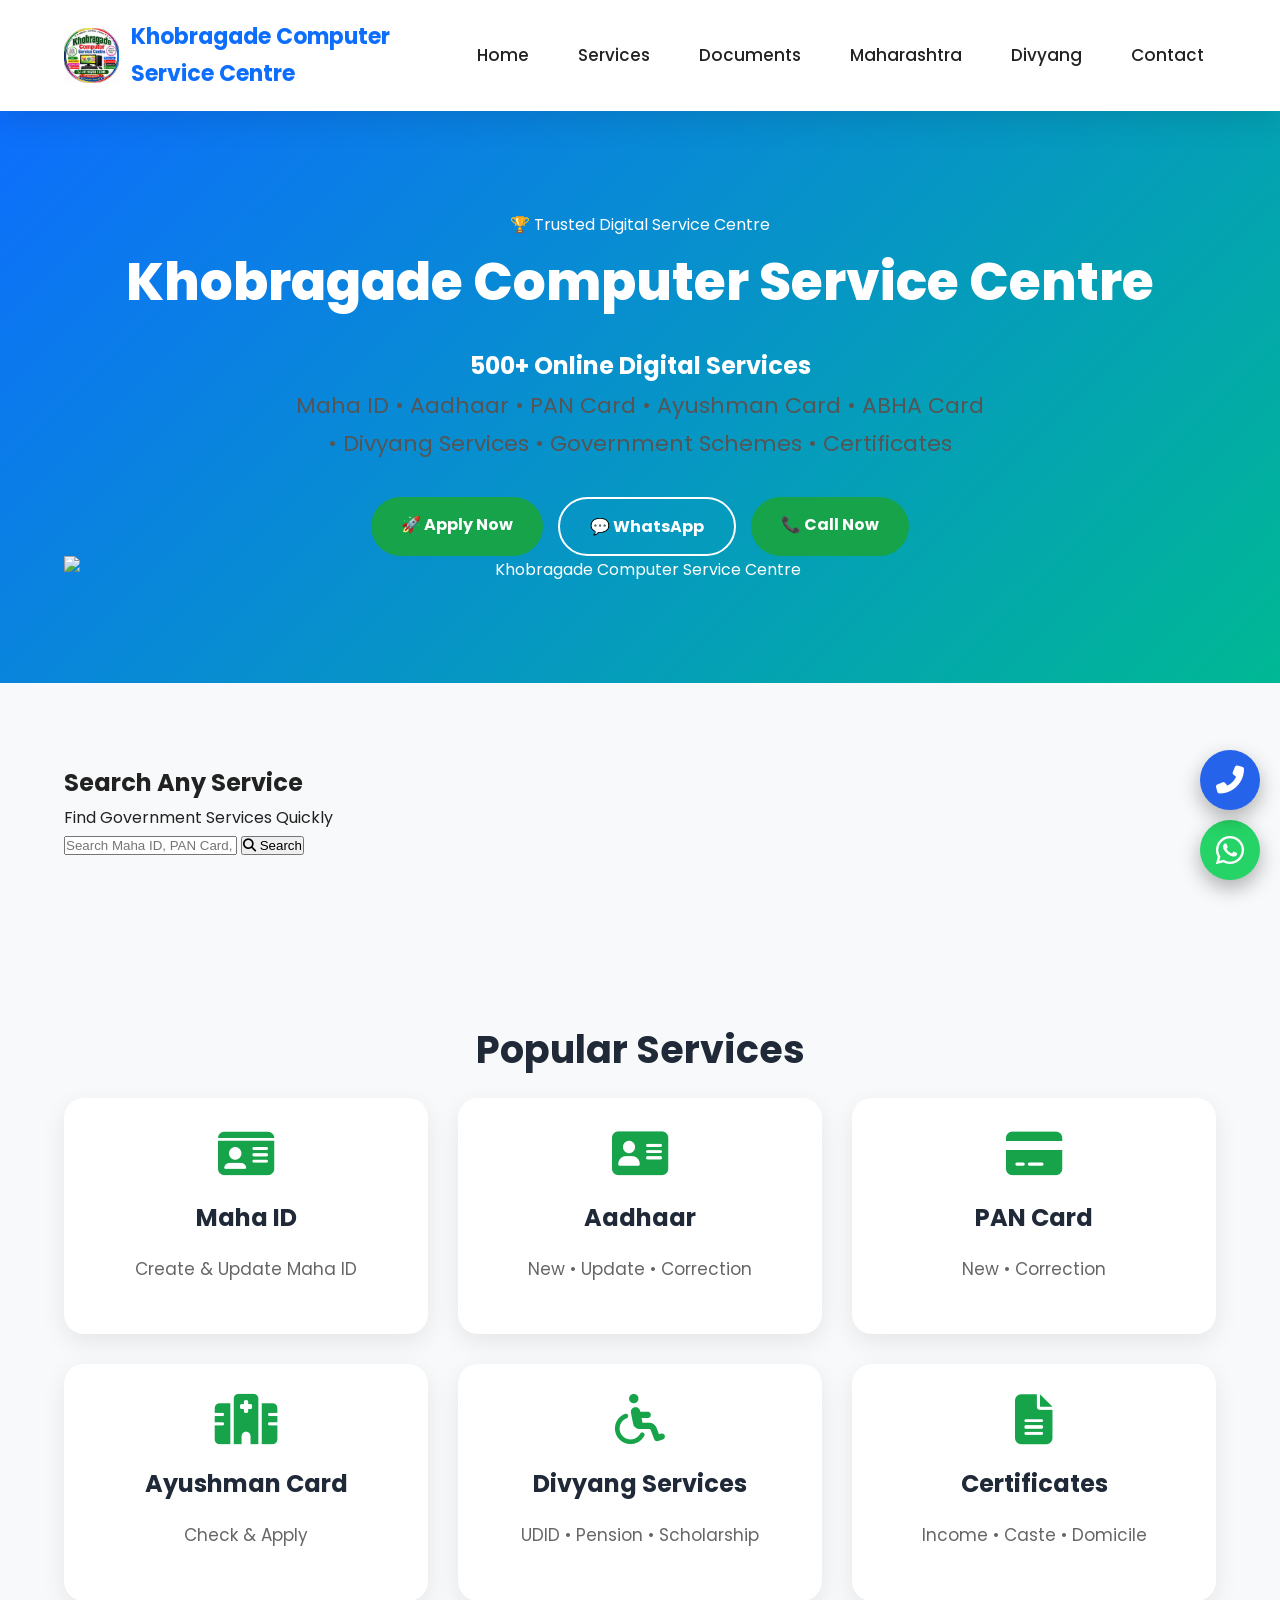
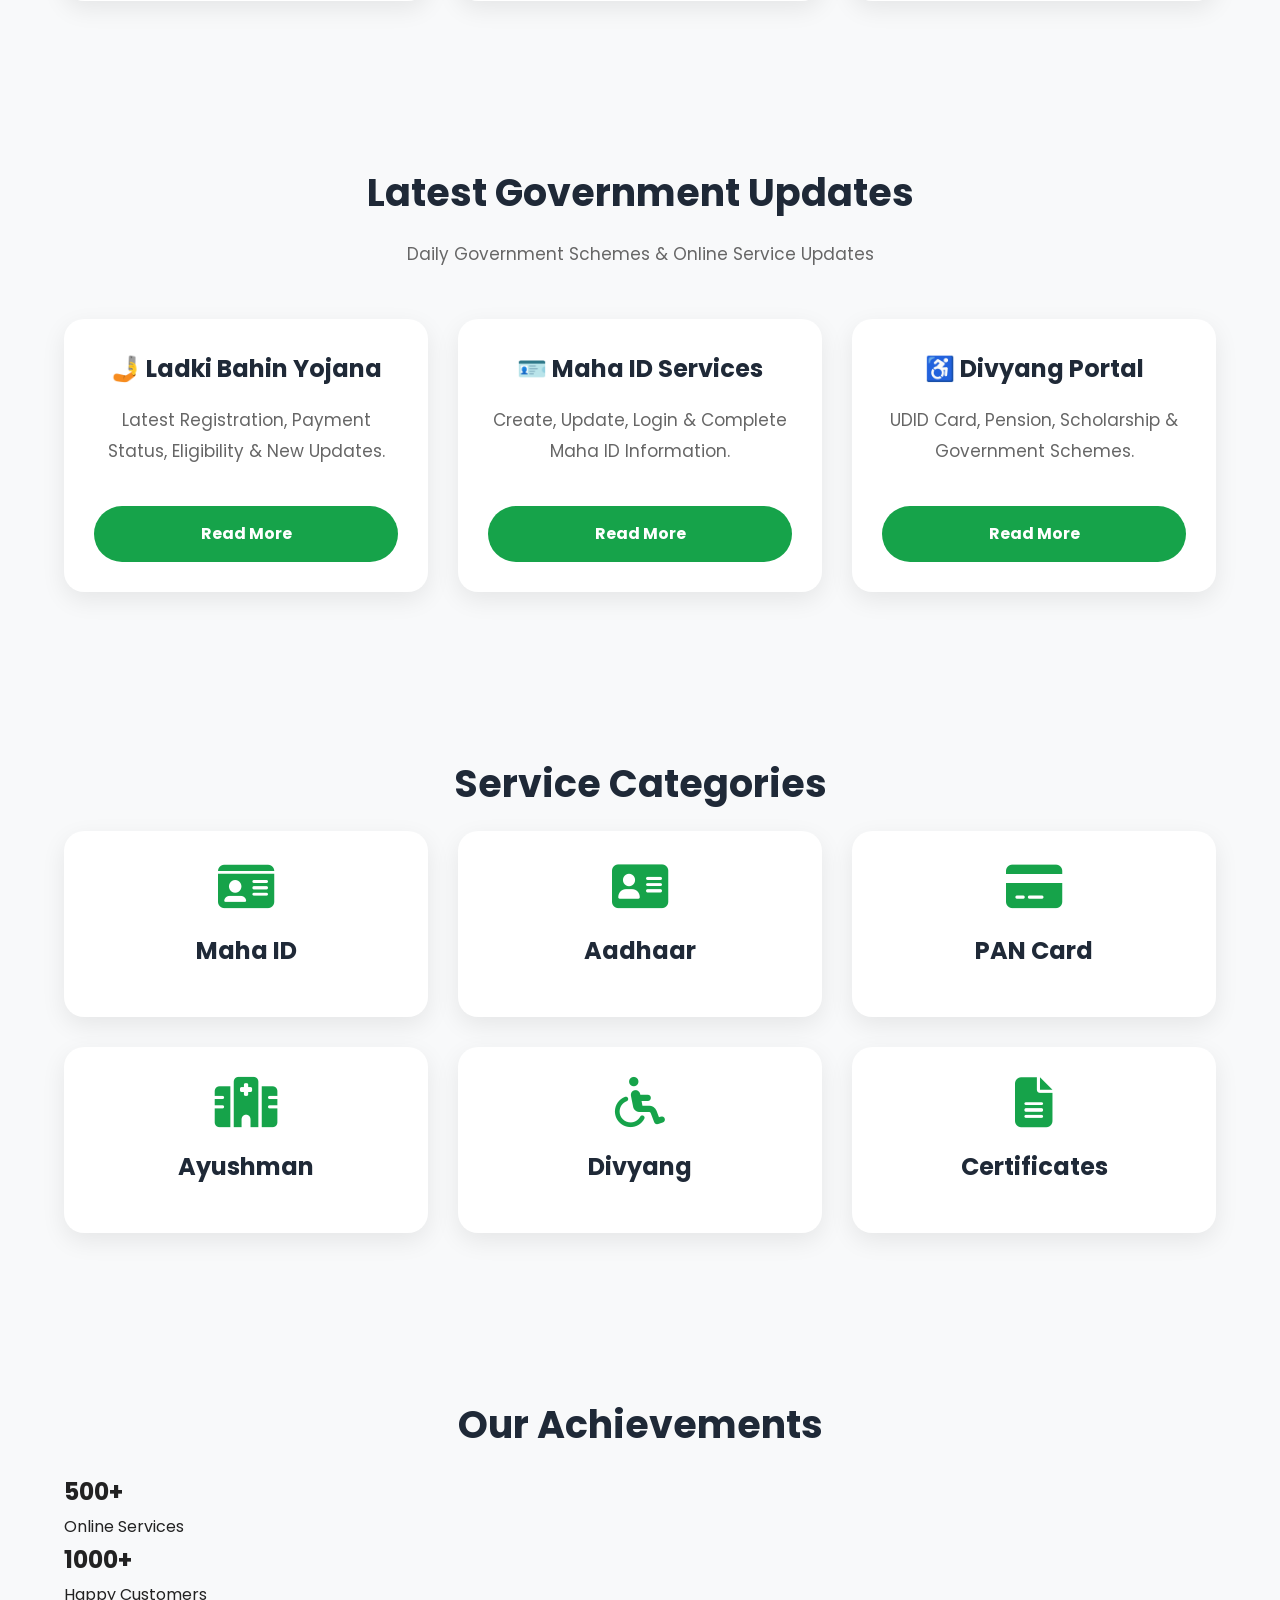
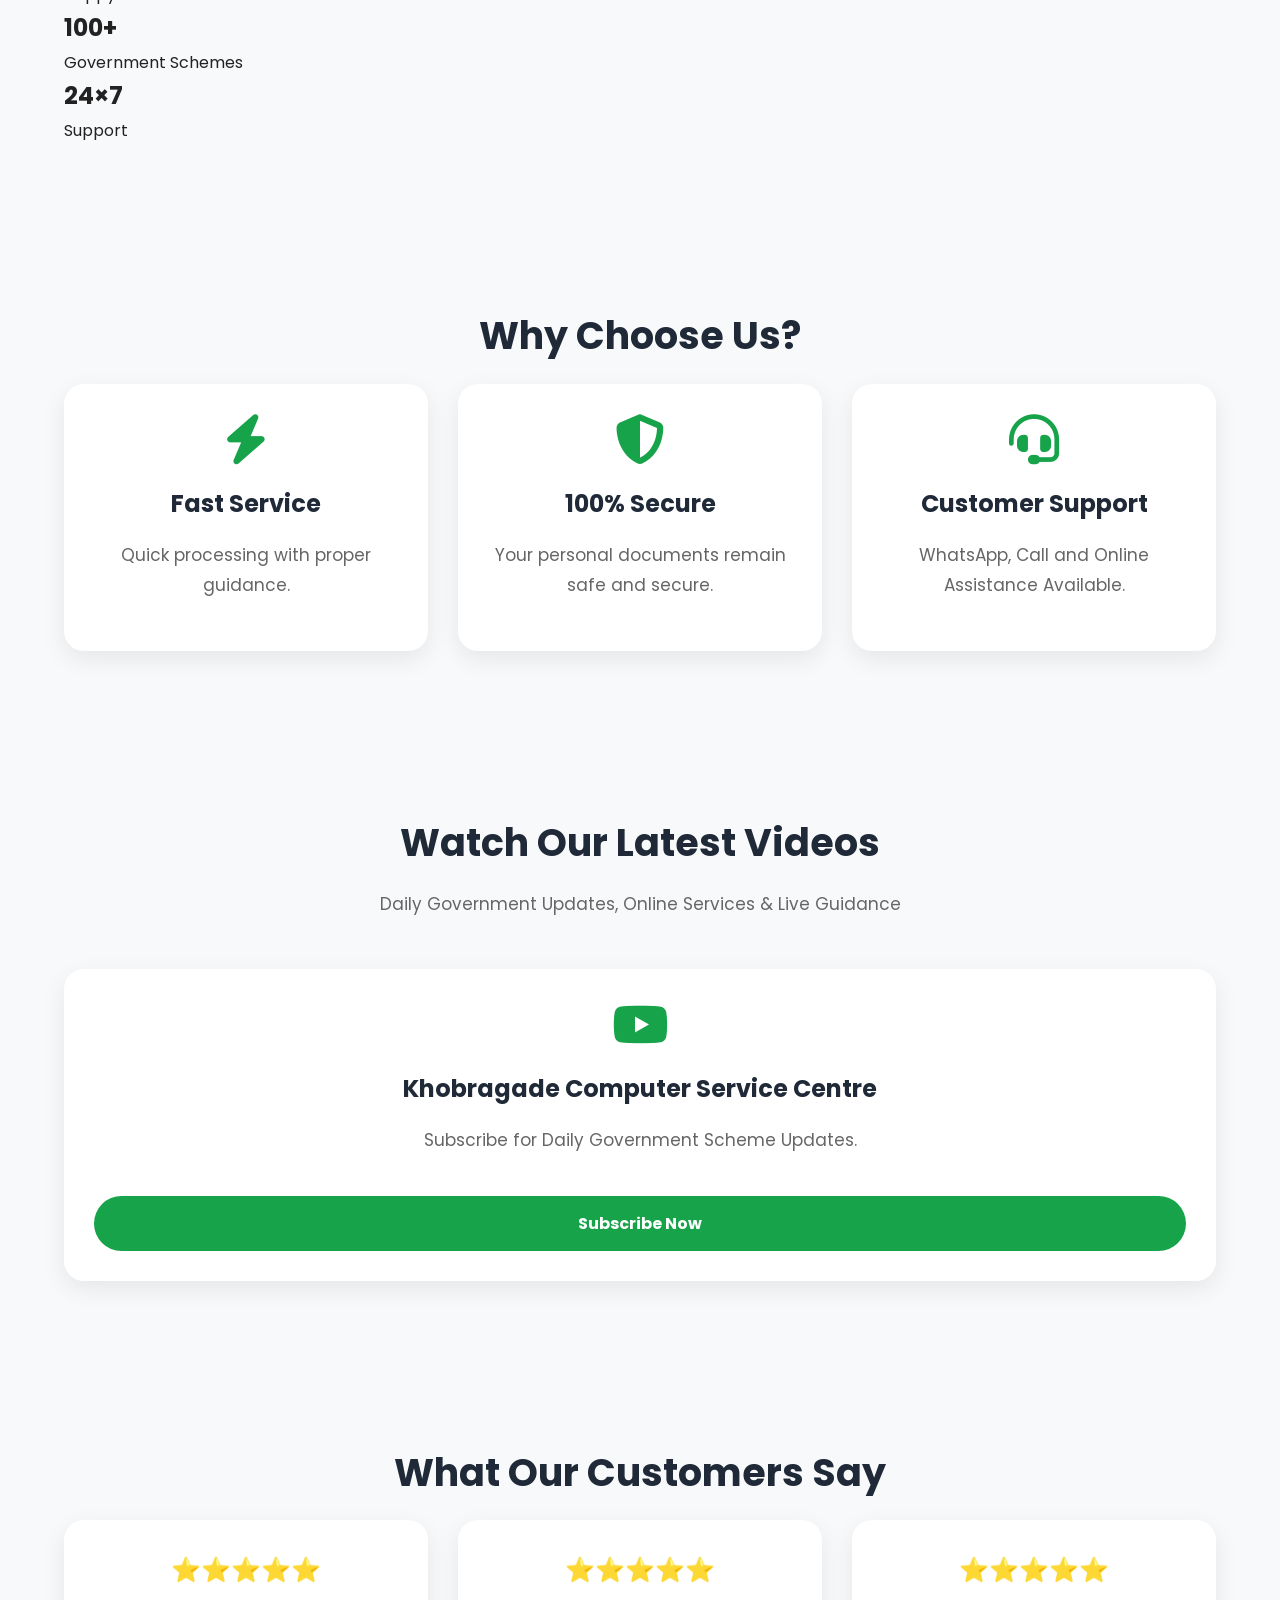
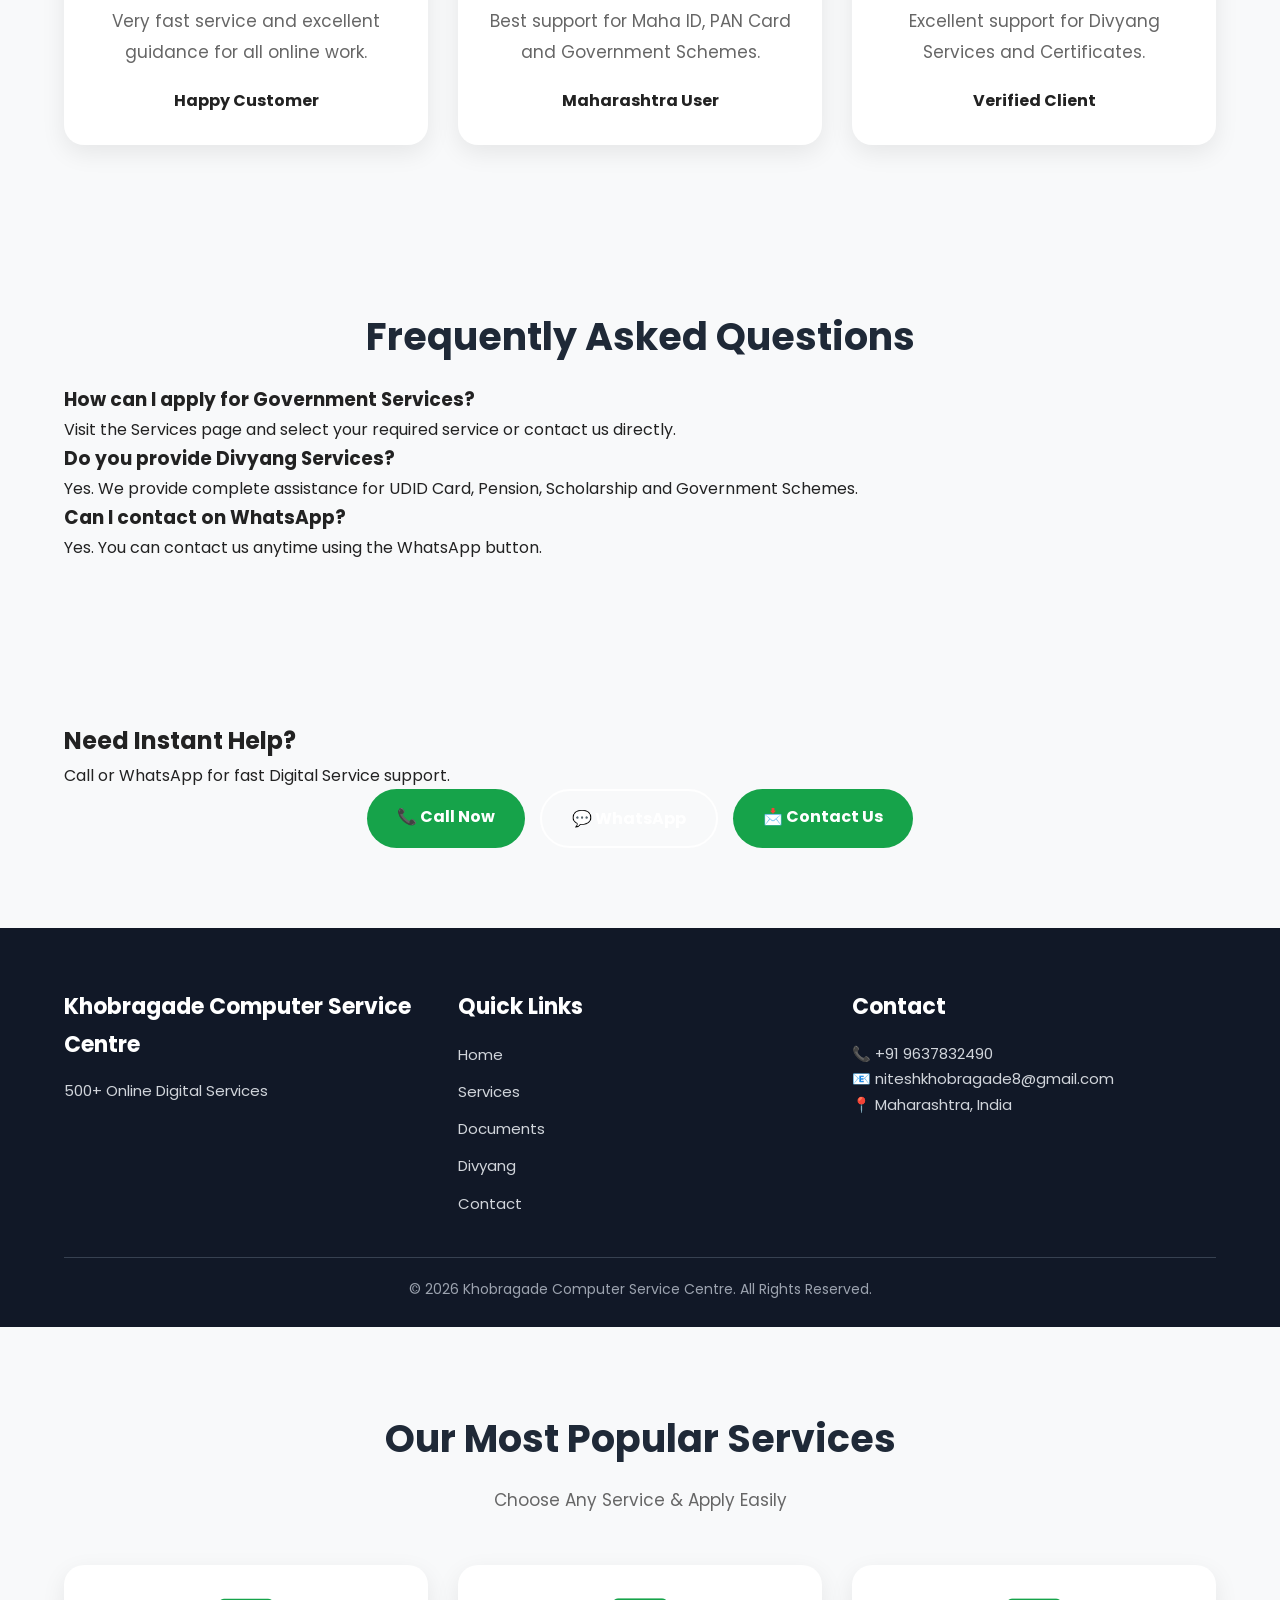
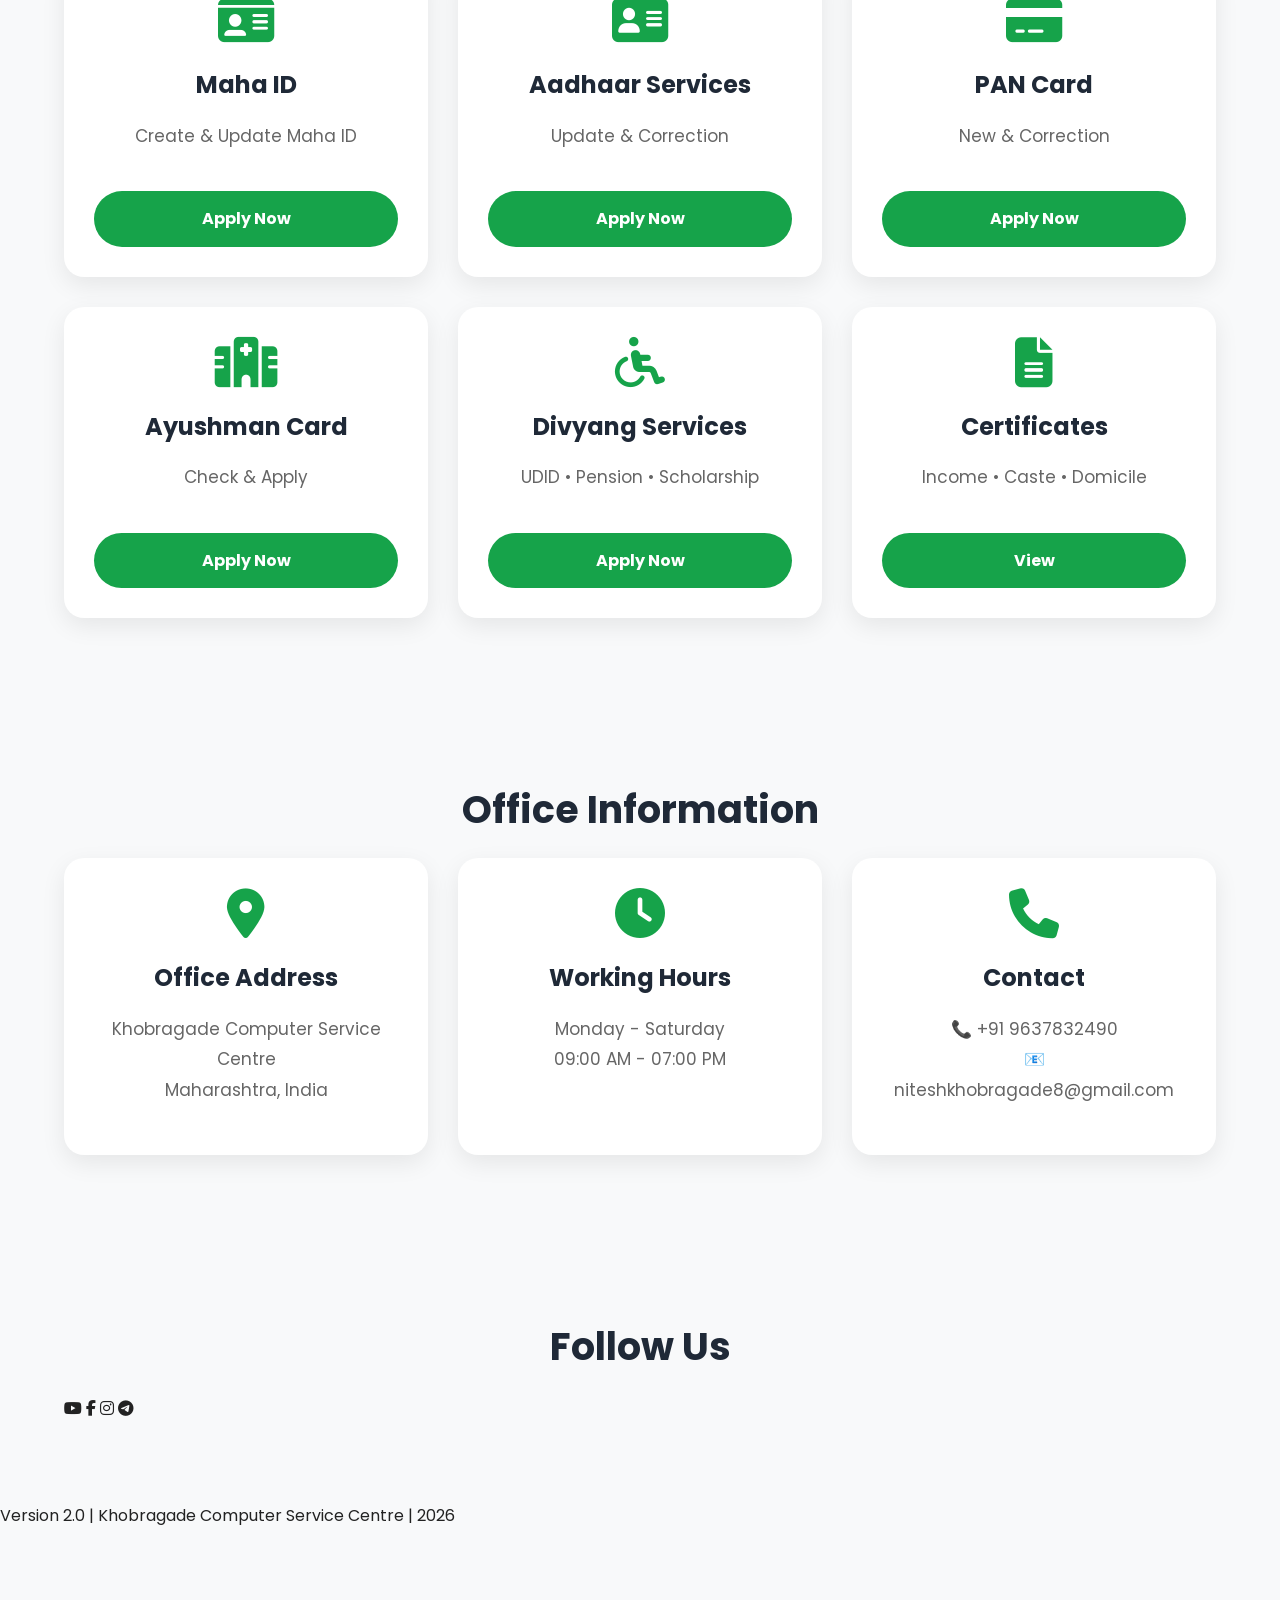
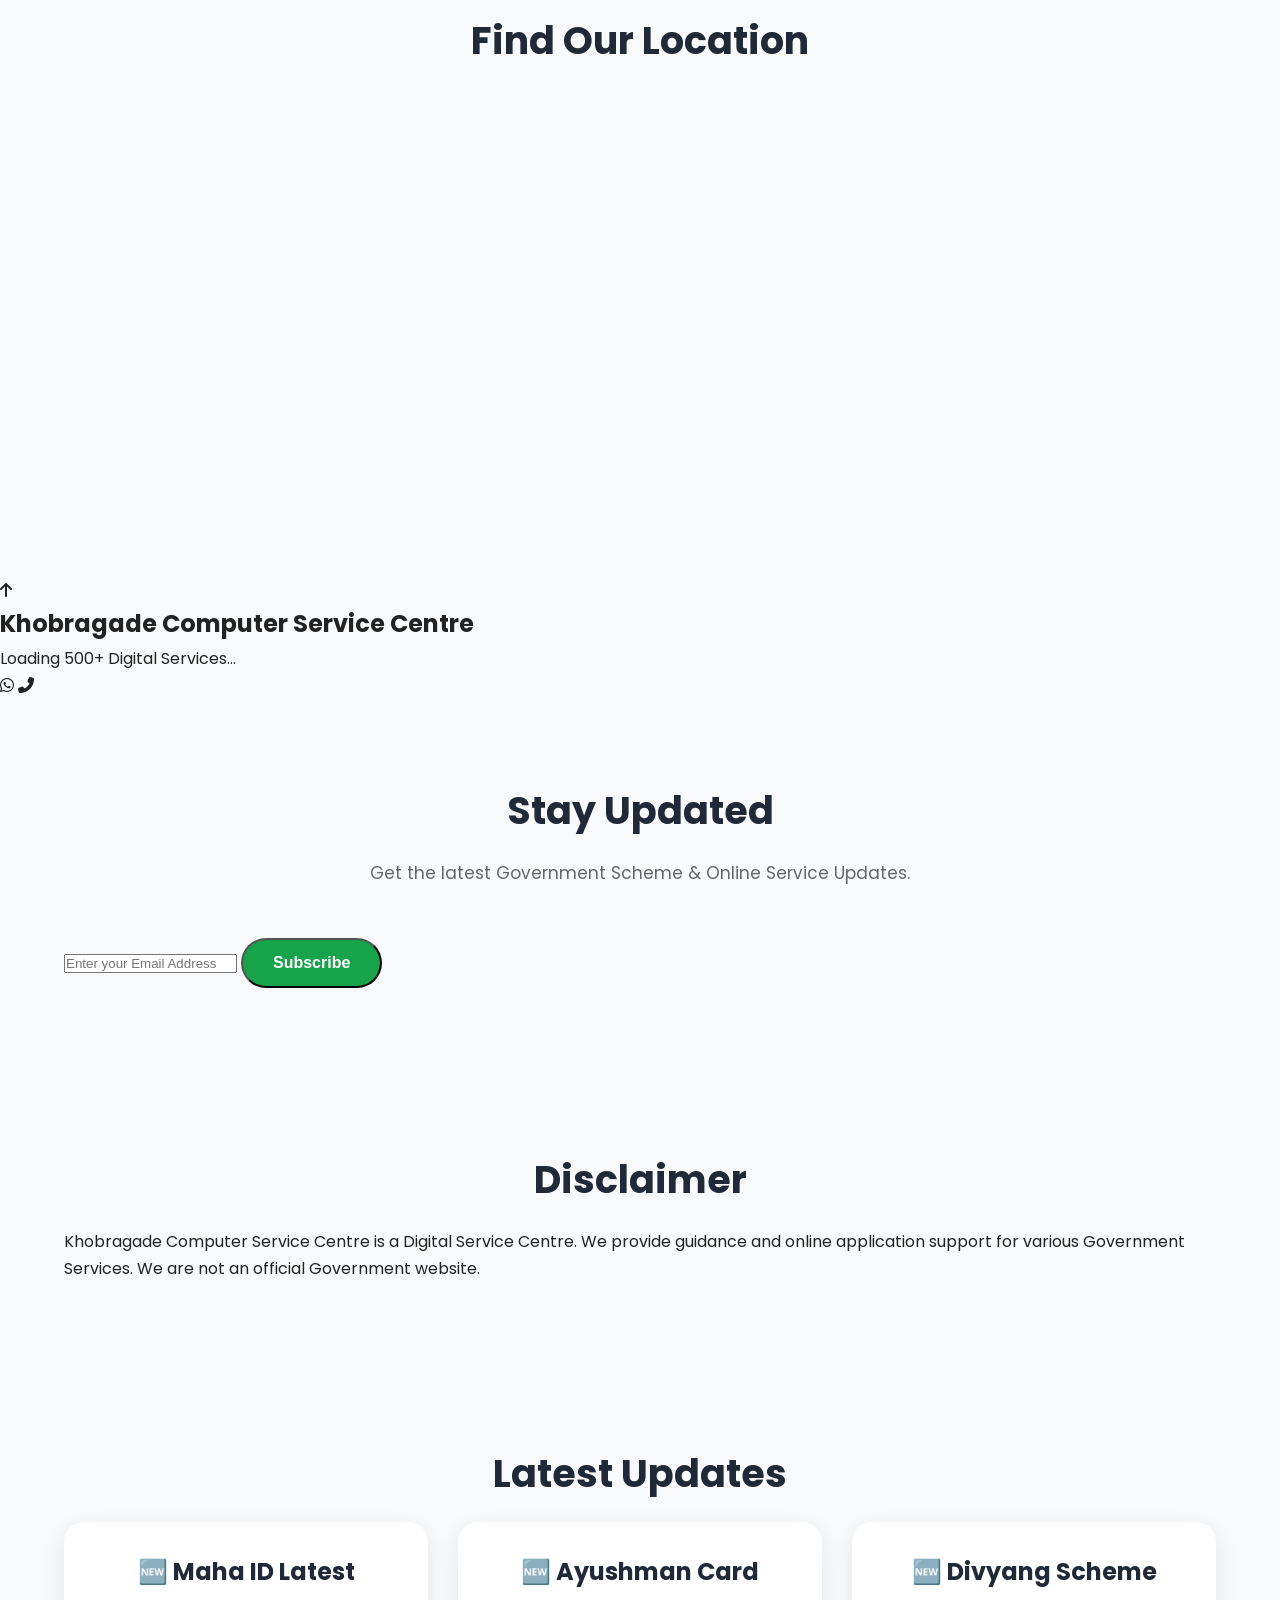
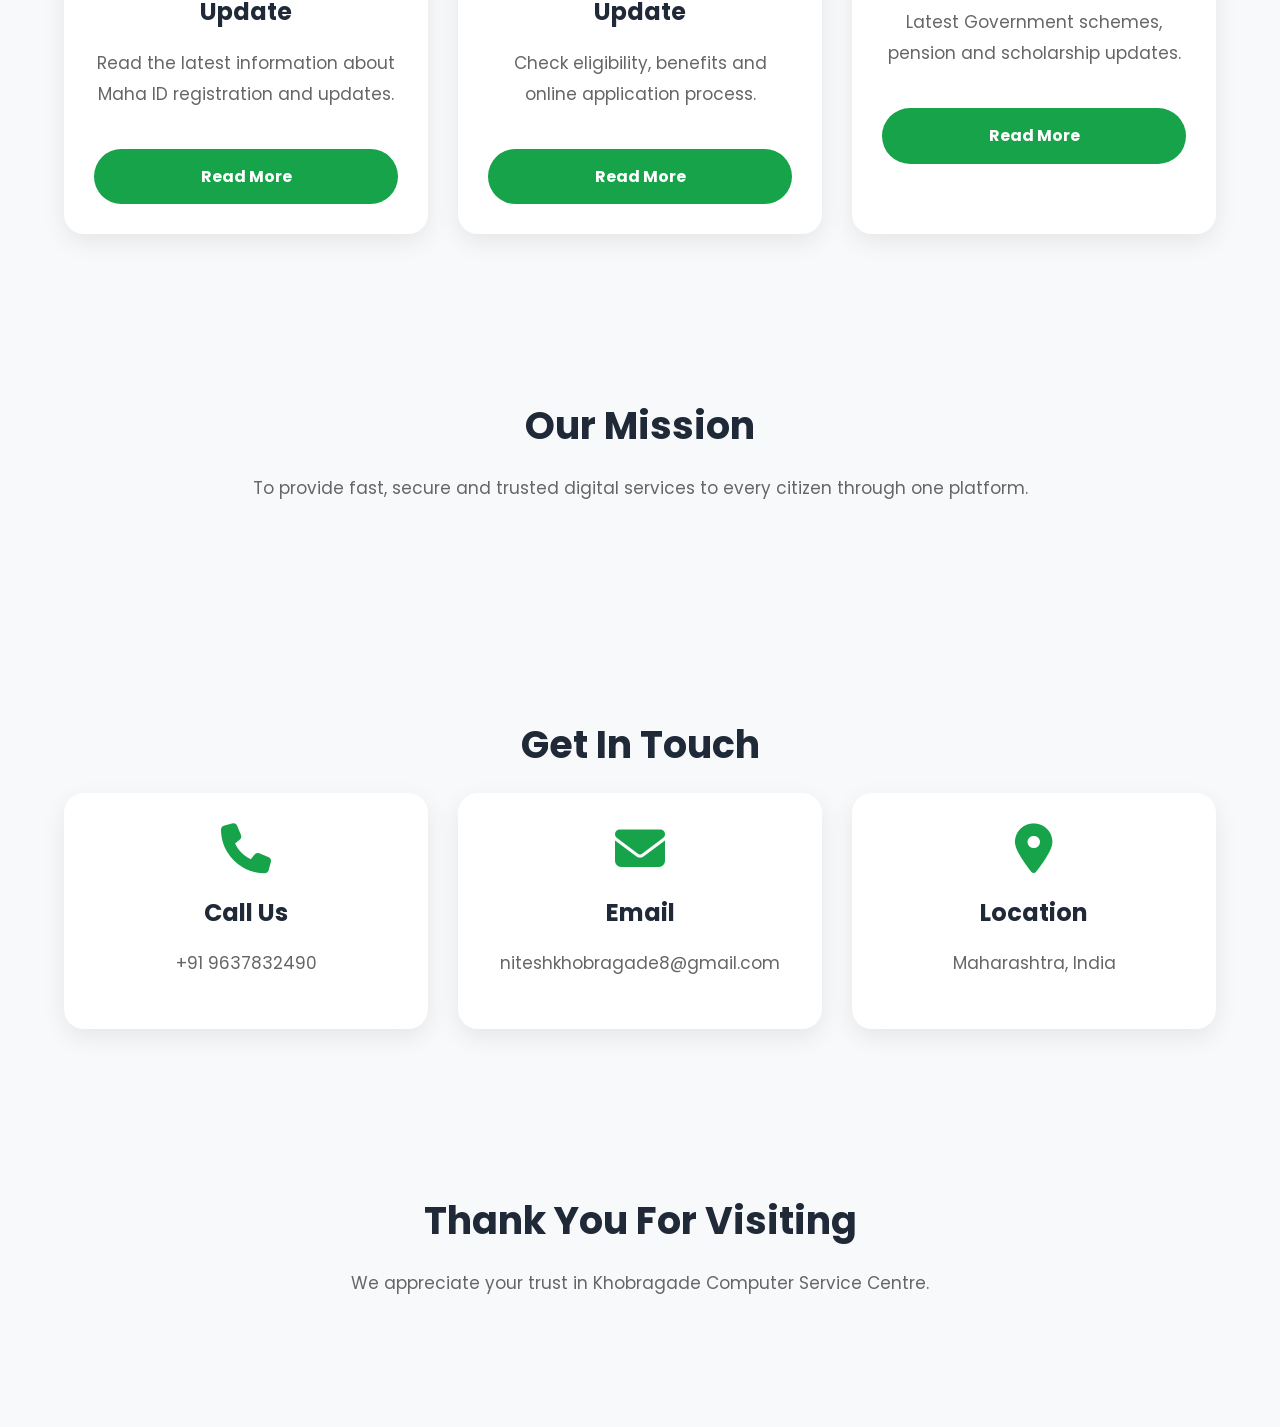
==== commit c3efcd2e: "Update index.html" ====
--- a/index.html
+++ b/index.html
@@ -634,7 +634,473 @@
 <i class="fas fa-phone-alt"></i>
 </a>
 
-<script src="script.js"></script>
-
-</body>
-</html>
+<!-- =========================
+OUR POPULAR SERVICES
+========================= -->
+
+<section class="popular-services">
+
+<div class="container">
+
+<h2 class="section-title">
+Our Most Popular Services
+</h2>
+
+<p class="section-subtitle">
+Choose Any Service & Apply Easily
+</p>
+
+<div class="service-grid">
+
+<div class="service-card">
+<i class="fa-solid fa-id-card"></i>
+<h3>Maha ID</h3>
+<p>Create & Update Maha ID</p>
+<a href="services.html" class="btn btn-primary">Apply Now</a>
+</div>
+
+<div class="service-card">
+<i class="fa-solid fa-address-card"></i>
+<h3>Aadhaar Services</h3>
+<p>Update & Correction</p>
+<a href="services.html" class="btn btn-primary">Apply Now</a>
+</div>
+
+<div class="service-card">
+<i class="fa-solid fa-credit-card"></i>
+<h3>PAN Card</h3>
+<p>New & Correction</p>
+<a href="services.html" class="btn btn-primary">Apply Now</a>
+</div>
+
+<div class="service-card">
+<i class="fa-solid fa-hospital"></i>
+<h3>Ayushman Card</h3>
+<p>Check & Apply</p>
+<a href="services.html" class="btn btn-primary">Apply Now</a>
+</div>
+
+<div class="service-card">
+<i class="fa-solid fa-wheelchair"></i>
+<h3>Divyang Services</h3>
+<p>UDID • Pension • Scholarship</p>
+<a href="divyang.html" class="btn btn-primary">Apply Now</a>
+</div>
+
+<div class="service-card">
+<i class="fa-solid fa-file-lines"></i>
+<h3>Certificates</h3>
+<p>Income • Caste • Domicile</p>
+<a href="documents.html" class="btn btn-primary">View</a>
+</div>
+
+</div>
+
+</div>
+
+</section>
+<!-- =========================
+OFFICE INFORMATION
+========================= -->
+
+<section class="office-info">
+
+<div class="container">
+
+<h2 class="section-title">
+Office Information
+</h2>
+
+<div class="service-grid">
+
+<div class="service-card">
+
+<i class="fa-solid fa-location-dot"></i>
+
+<h3>Office Address</h3>
+
+<p>
+Khobragade Computer Service Centre<br>
+Maharashtra, India
+</p>
+
+</div>
+
+<div class="service-card">
+
+<i class="fa-solid fa-clock"></i>
+
+<h3>Working Hours</h3>
+
+<p>
+
+Monday - Saturday<br>
+
+09:00 AM - 07:00 PM
+
+</p>
+
+</div>
+
+<div class="service-card">
+
+<i class="fa-solid fa-phone"></i>
+
+<h3>Contact</h3>
+
+<p>
+
+📞 +91 9637832490<br>
+
+📧 niteshkhobragade8@gmail.com
+
+</p>
+
+</div>
+
+</div>
+
+</div>
+
+</section>
+
+<!-- =========================
+SOCIAL MEDIA
+========================= -->
+
+<section class="social-media">
+
+<div class="container">
+
+<h2 class="section-title">
+
+Follow Us
+
+</h2>
+
+<div class="social-icons">
+
+<a href="https://youtube.com/@niteshkhobragade8" target="_blank">
+
+<i class="fab fa-youtube"></i>
+
+</a>
+
+<a href="#">
+
+<i class="fab fa-facebook-f"></i>
+
+</a>
+
+<a href="#">
+
+<i class="fab fa-instagram"></i>
+
+</a>
+
+<a href="#">
+
+<i class="fab fa-telegram"></i>
+
+</a>
+
+</div>
+
+</div>
+
+</section>
+
+<div class="website-version">
+
+<p>
+
+Version 2.0 | Khobragade Computer Service Centre | 2026
+
+</p>
+
+</div>
+<!-- =========================
+GOOGLE MAP
+========================= -->
+
+<section class="map-section">
+
+<div class="container">
+
+<h2 class="section-title">
+Find Our Location
+</h2>
+
+<div class="map-box">
+
+<iframe
+src="https://www.google.com/maps?q=Nagpur,Maharashtra&output=embed"
+width="100%"
+height="400"
+style="border:0;border-radius:15px;"
+allowfullscreen=""
+loading="lazy">
+</iframe>
+
+</div>
+
+</div>
+
+</section>
+
+<!-- =========================
+BACK TO TOP
+========================= -->
+
+<a href="#" id="backToTop" class="back-to-top">
+
+<i class="fa-solid fa-arrow-up"></i>
+
+</a>
+
+<!-- =========================
+LOADER
+========================= -->
+
+<div id="loader">
+
+<div class="loader-content">
+
+<div class="loader-spinner"></div>
+
+<h2>Khobragade Computer Service Centre</h2>
+
+<p>Loading 500+ Digital Services...</p>
+
+</div>
+
+</div>
+
+<!-- =========================
+FLOATING BUTTONS
+========================= -->
+
+<div class="floating-buttons">
+
+<a href="https://wa.me/919637832490"
+target="_blank"
+class="floating-btn whatsapp-btn">
+
+<i class="fab fa-whatsapp"></i>
+
+</a>
+
+<a href="tel:+919637832490"
+class="floating-btn call-btn">
+
+<i class="fas fa-phone-alt"></i>
+
+</a>
+
+</div>
+<!-- =========================
+NEWSLETTER
+========================= -->
+
+<section class="newsletter">
+
+<div class="container">
+
+<h2 class="section-title">
+Stay Updated
+</h2>
+
+<p class="section-subtitle">
+Get the latest Government Scheme & Online Service Updates.
+</p>
+
+<form class="newsletter-form">
+
+<input
+type="email"
+placeholder="Enter your Email Address"
+required>
+
+<button type="submit" class="btn btn-primary">
+
+Subscribe
+
+</button>
+
+</form>
+
+</div>
+
+</section>
+
+<!-- =========================
+DISCLAIMER
+========================= -->
+
+<section class="disclaimer">
+
+<div class="container">
+
+<h2 class="section-title">
+Disclaimer
+</h2>
+
+<p>
+
+Khobragade Computer Service Centre is a Digital Service Centre.
+We provide guidance and online application support for various
+Government Services. We are not an official Government website.
+
+</p>
+
+</div>
+
+</section>
+<!-- =========================
+LATEST BLOGS
+========================= -->
+
+<section class="latest-blogs">
+
+<div class="container">
+
+<h2 class="section-title">
+Latest Updates
+</h2>
+
+<div class="service-grid">
+
+<div class="service-card">
+
+<h3>🆕 Maha ID Latest Update</h3>
+
+<p>
+Read the latest information about Maha ID registration and updates.
+</p>
+
+<a href="#" class="btn btn-primary">Read More</a>
+
+</div>
+
+<div class="service-card">
+
+<h3>🆕 Ayushman Card Update</h3>
+
+<p>
+Check eligibility, benefits and online application process.
+</p>
+
+<a href="#" class="btn btn-primary">Read More</a>
+
+</div>
+
+<div class="service-card">
+
+<h3>🆕 Divyang Scheme</h3>
+
+<p>
+Latest Government schemes, pension and scholarship updates.
+</p>
+
+<a href="#" class="btn btn-primary">Read More</a>
+
+</div>
+
+</div>
+
+</div>
+
+</section>
+
+<!-- =========================
+OUR MISSION
+========================= -->
+
+<section class="mission">
+
+<div class="container">
+
+<h2 class="section-title">
+Our Mission
+</h2>
+
+<p class="section-subtitle">
+
+To provide fast, secure and trusted digital services to every citizen through one platform.
+
+</p>
+
+</div>
+
+</section>
+<!-- =========================
+CONTACT INFORMATION
+========================= -->
+
+<section class="contact-info">
+
+<div class="container">
+
+<h2 class="section-title">
+Get In Touch
+</h2>
+
+<div class="service-grid">
+
+<div class="service-card">
+
+<i class="fa-solid fa-phone"></i>
+
+<h3>Call Us</h3>
+
+<p>+91 9637832490</p>
+
+</div>
+
+<div class="service-card">
+
+<i class="fa-solid fa-envelope"></i>
+
+<h3>Email</h3>
+
+<p>niteshkhobragade8@gmail.com</p>
+
+</div>
+
+<div class="service-card">
+
+<i class="fa-solid fa-location-dot"></i>
+
+<h3>Location</h3>
+
+<p>Maharashtra, India</p>
+
+</div>
+
+</div>
+
+</div>
+
+</section>
+
+<!-- =========================
+THANK YOU
+========================= -->
+
+<section class="thank-you">
+
+<div class="container">
+
+<h2 class="section-title">
+Thank You For Visiting
+</h2>
+
+<p class="section-subtitle">
+
+We appreciate your trust in Khobragade Computer Service Centre.
+
+</p>
+
+</div>
+
+</section>
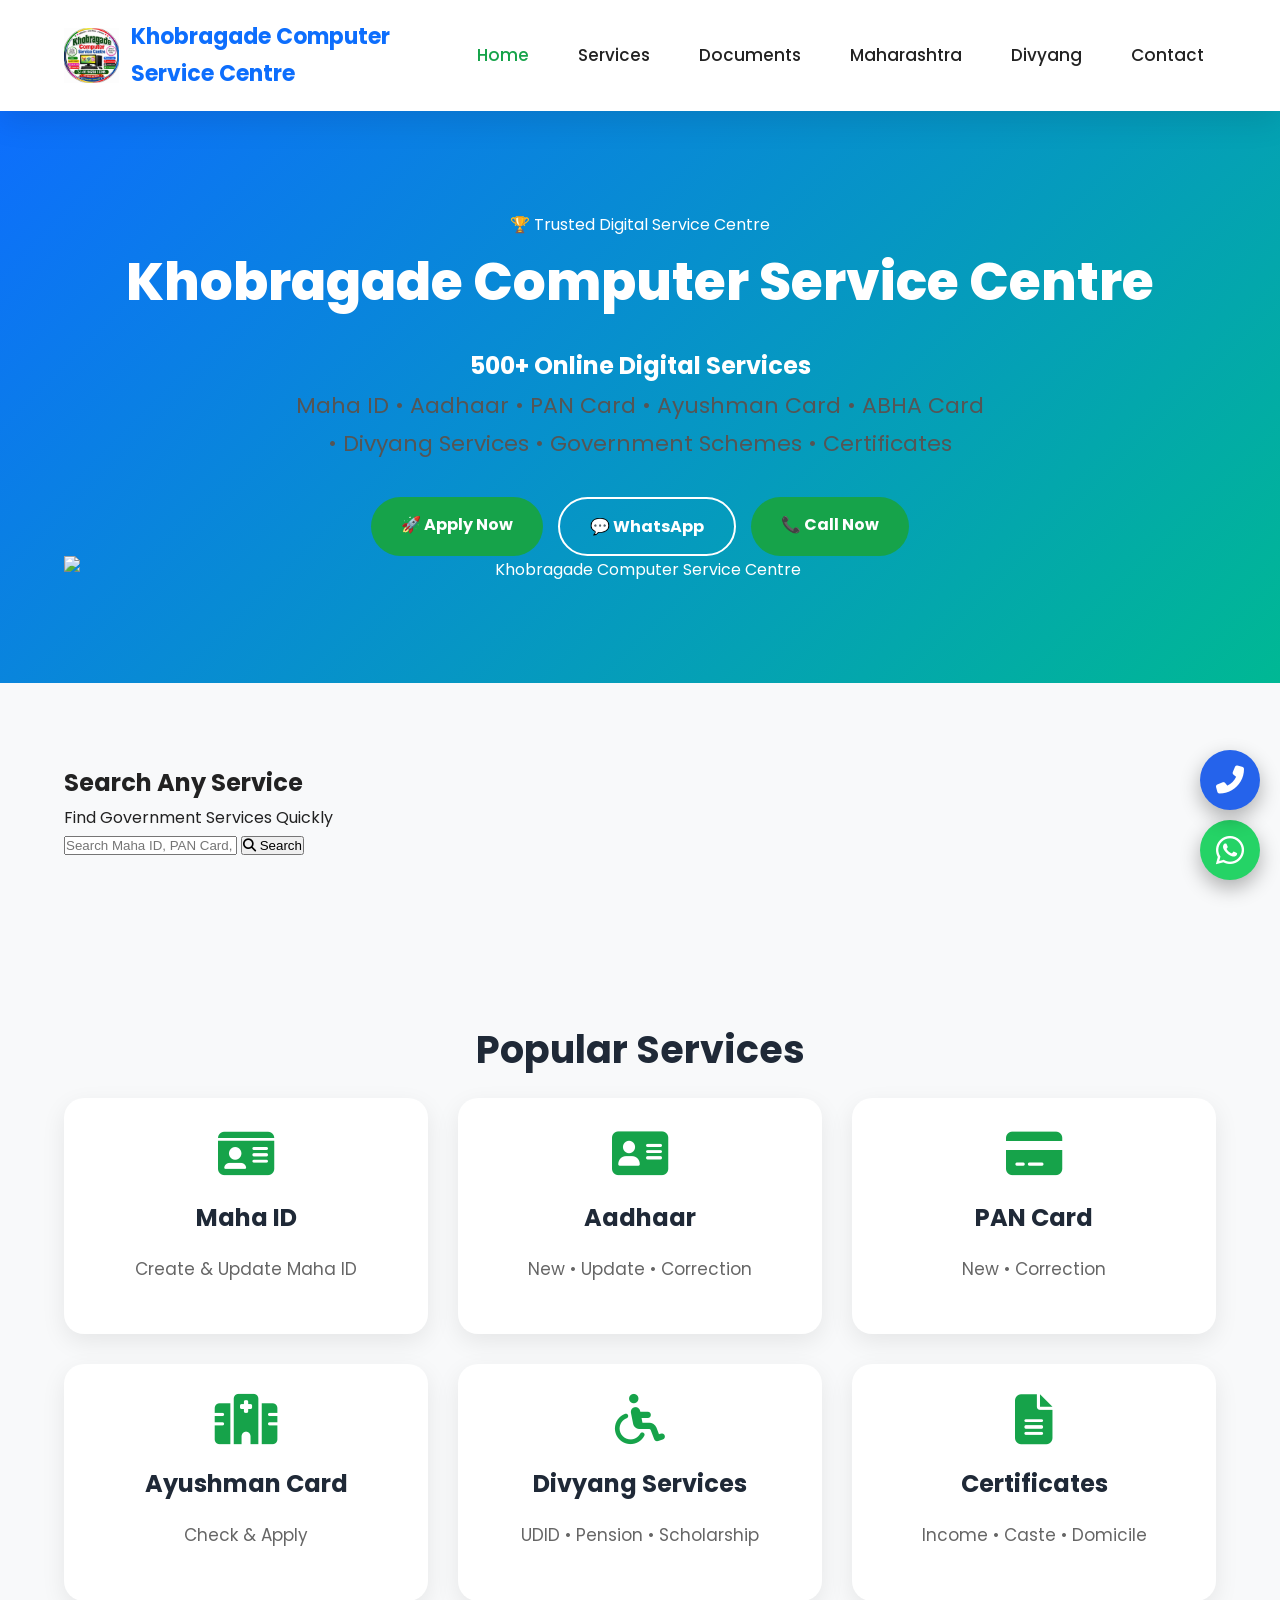
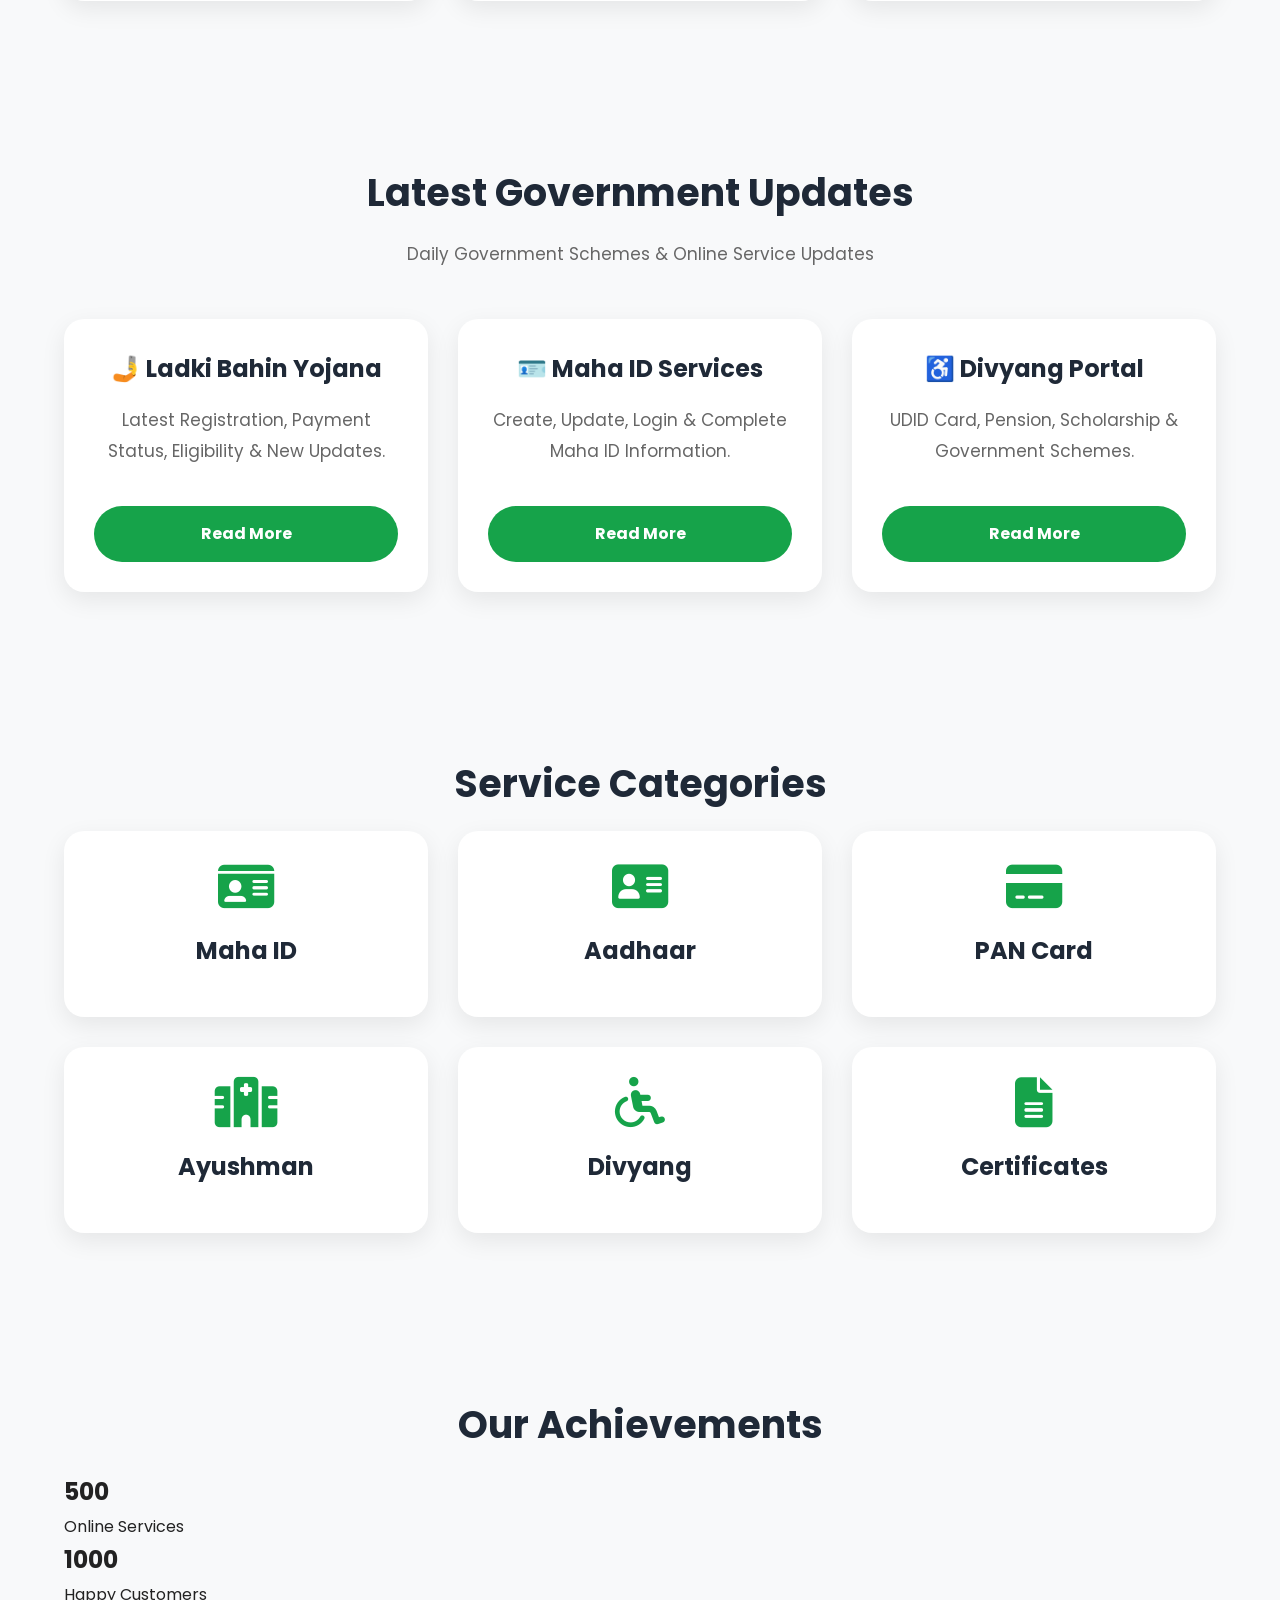
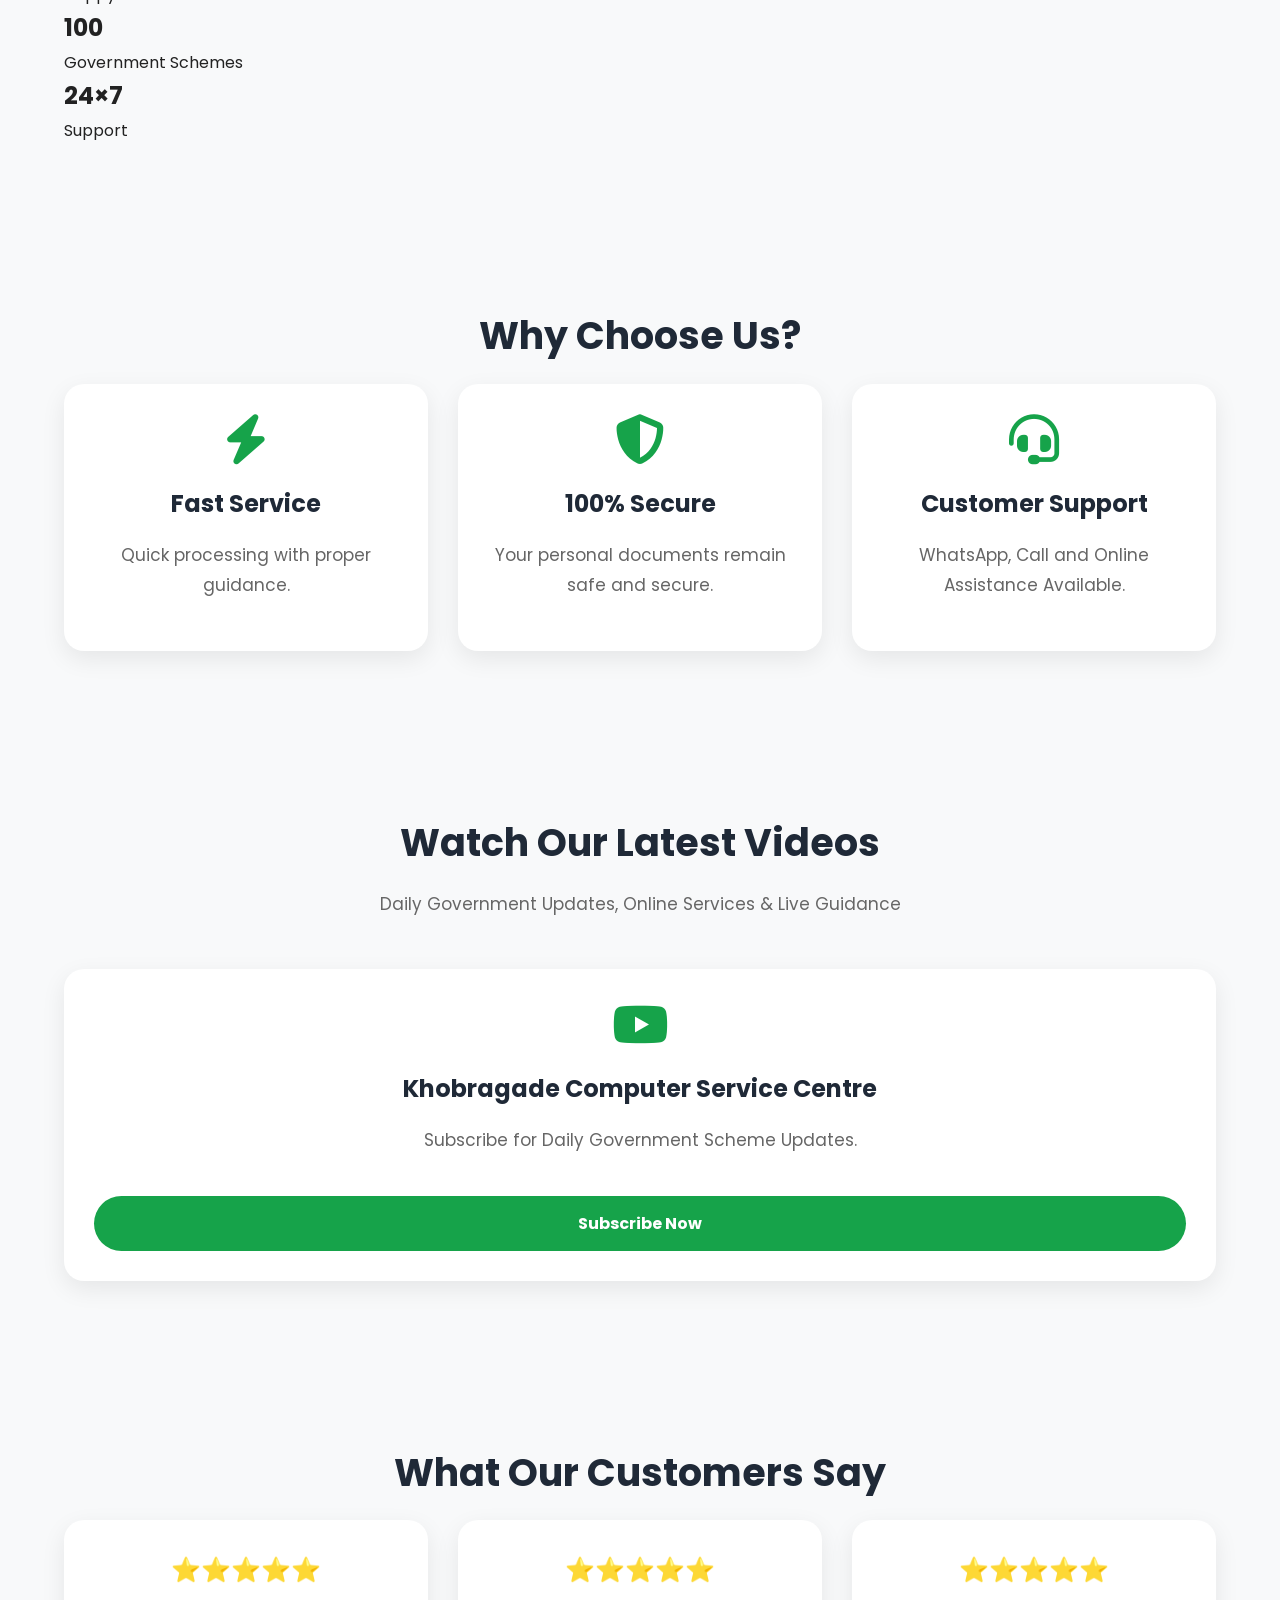
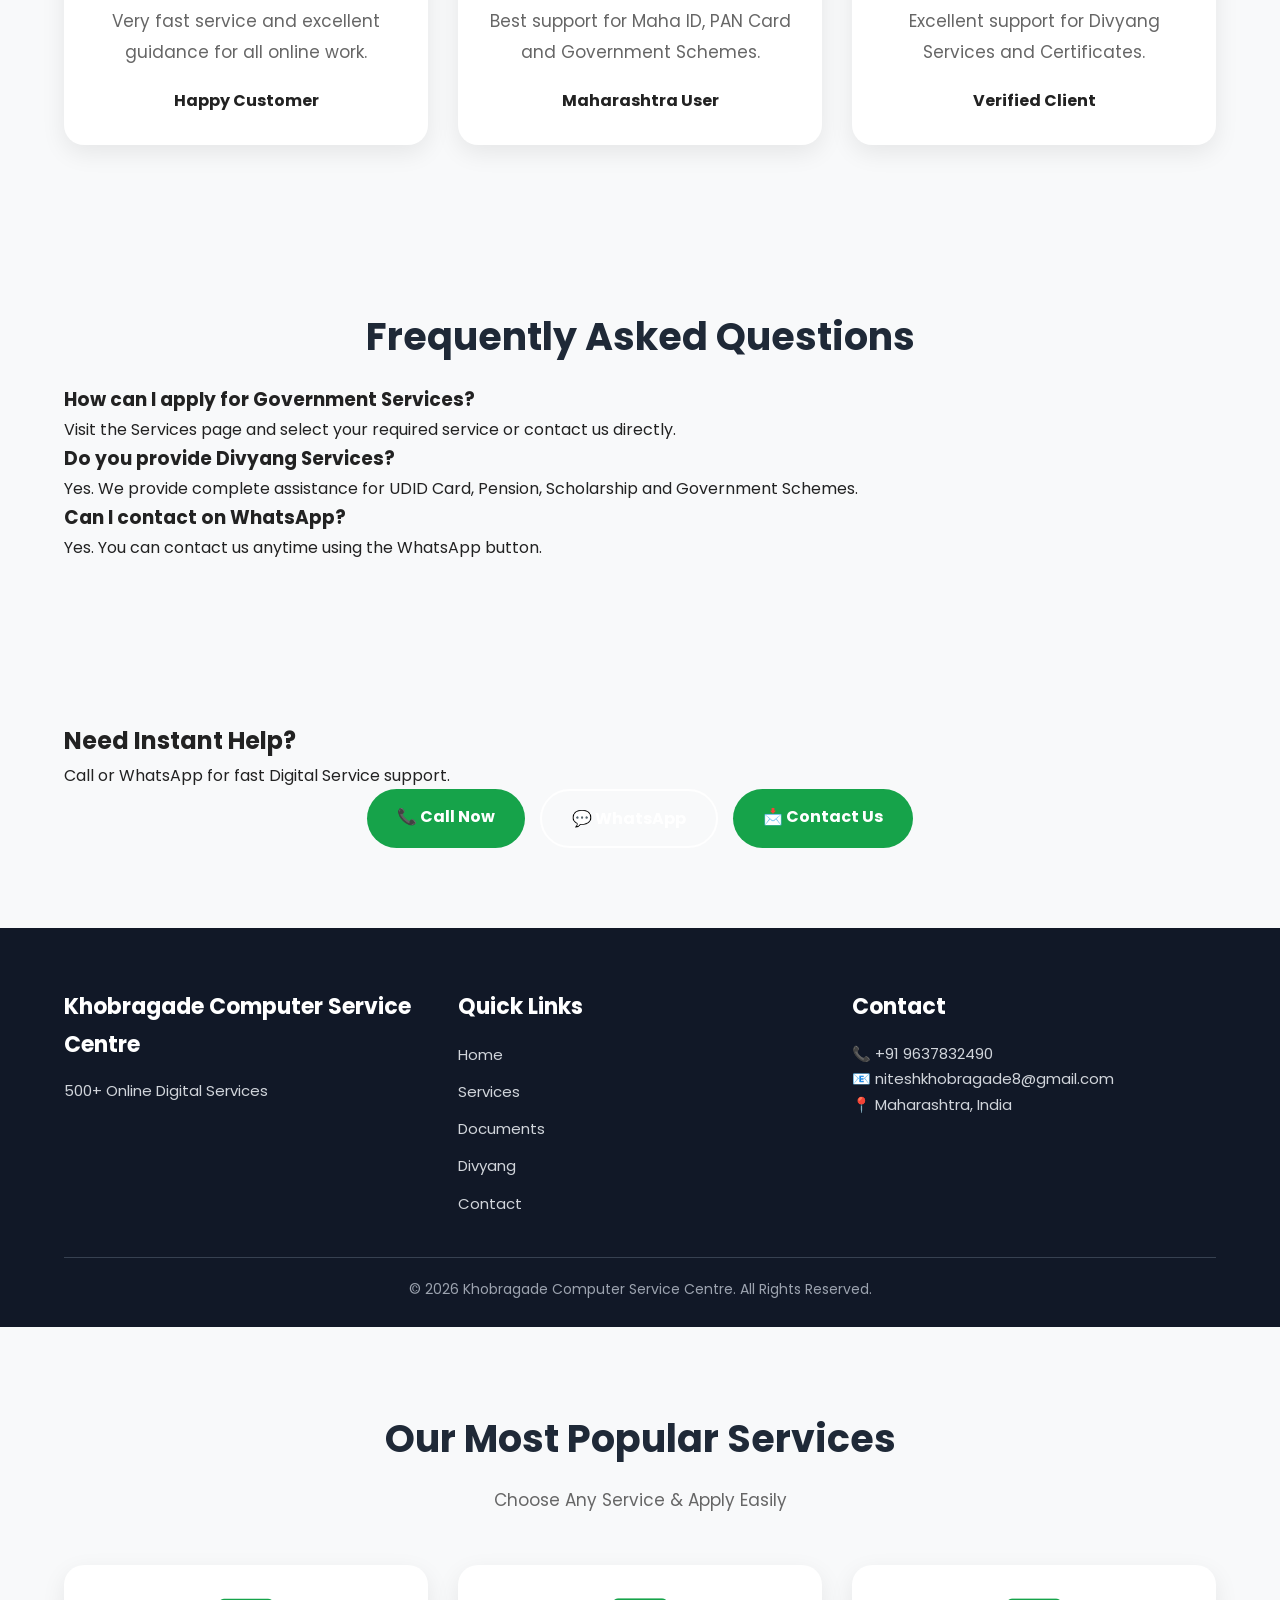
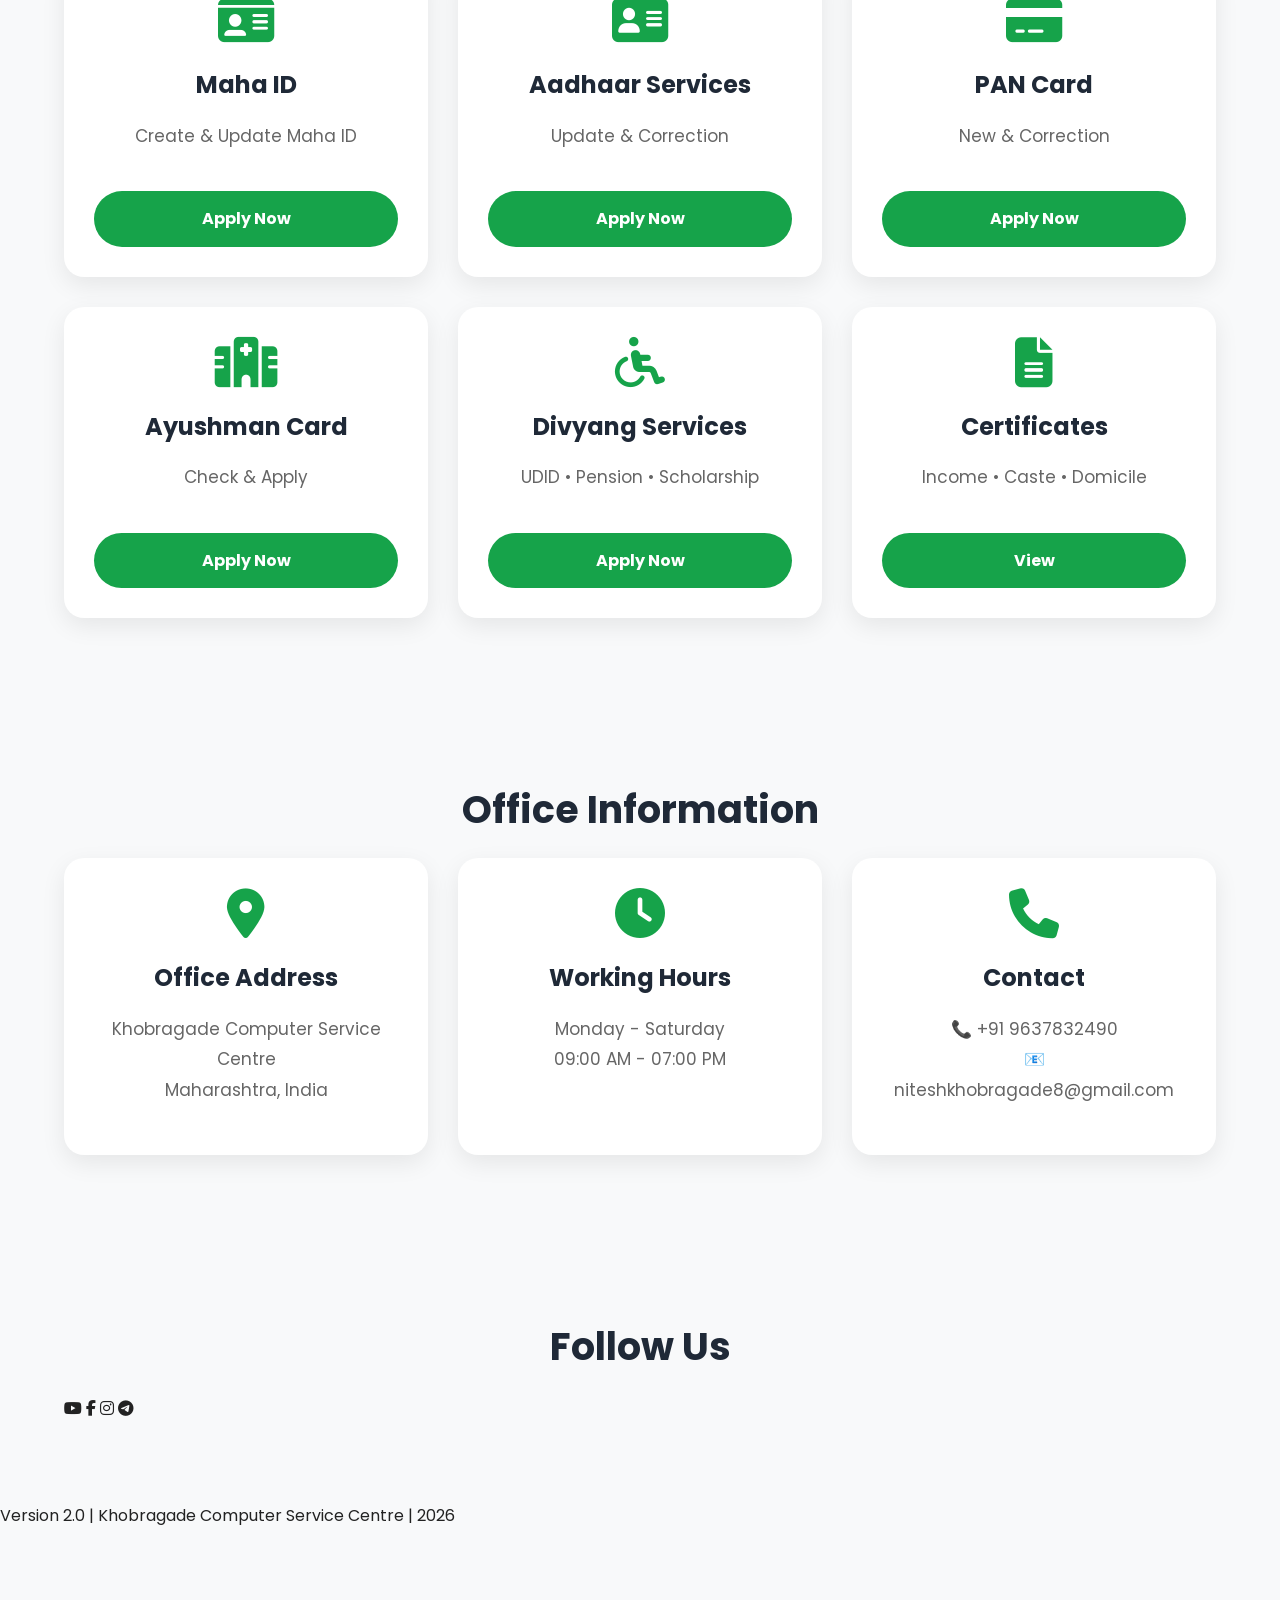
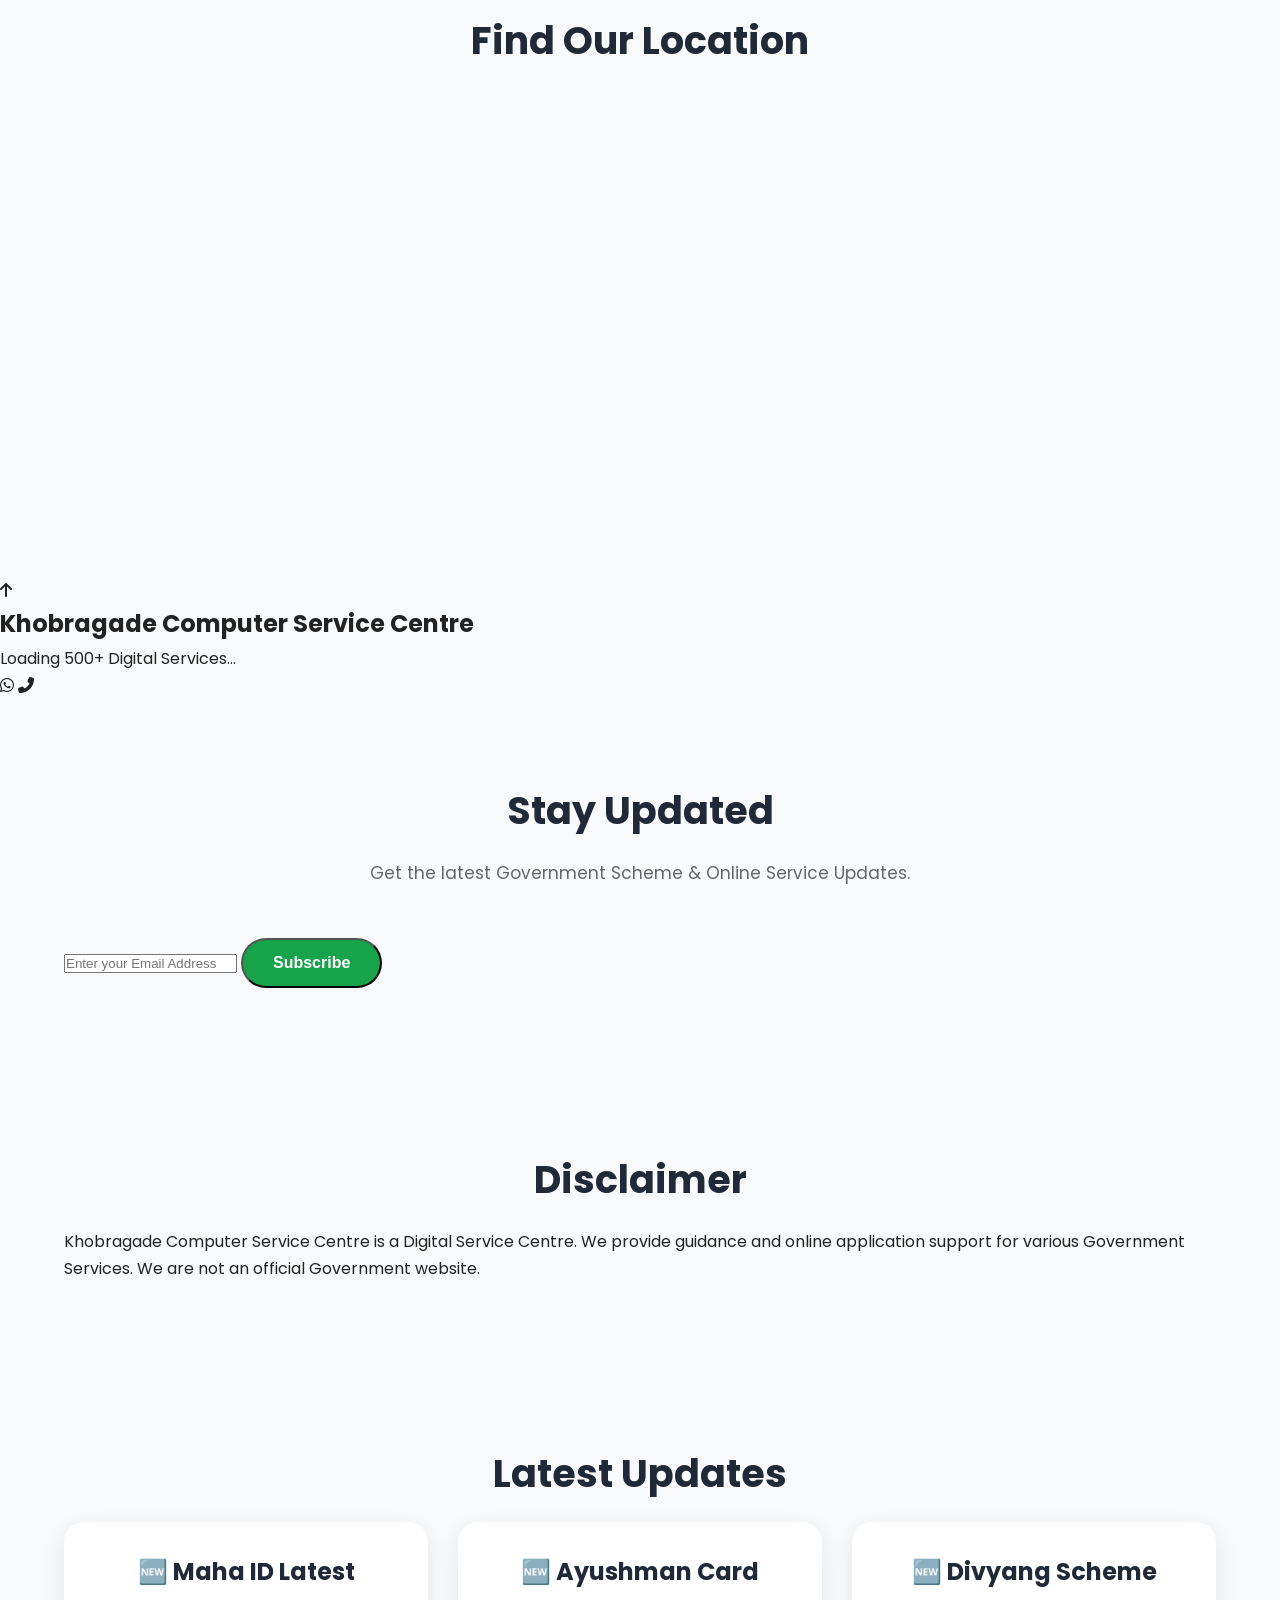
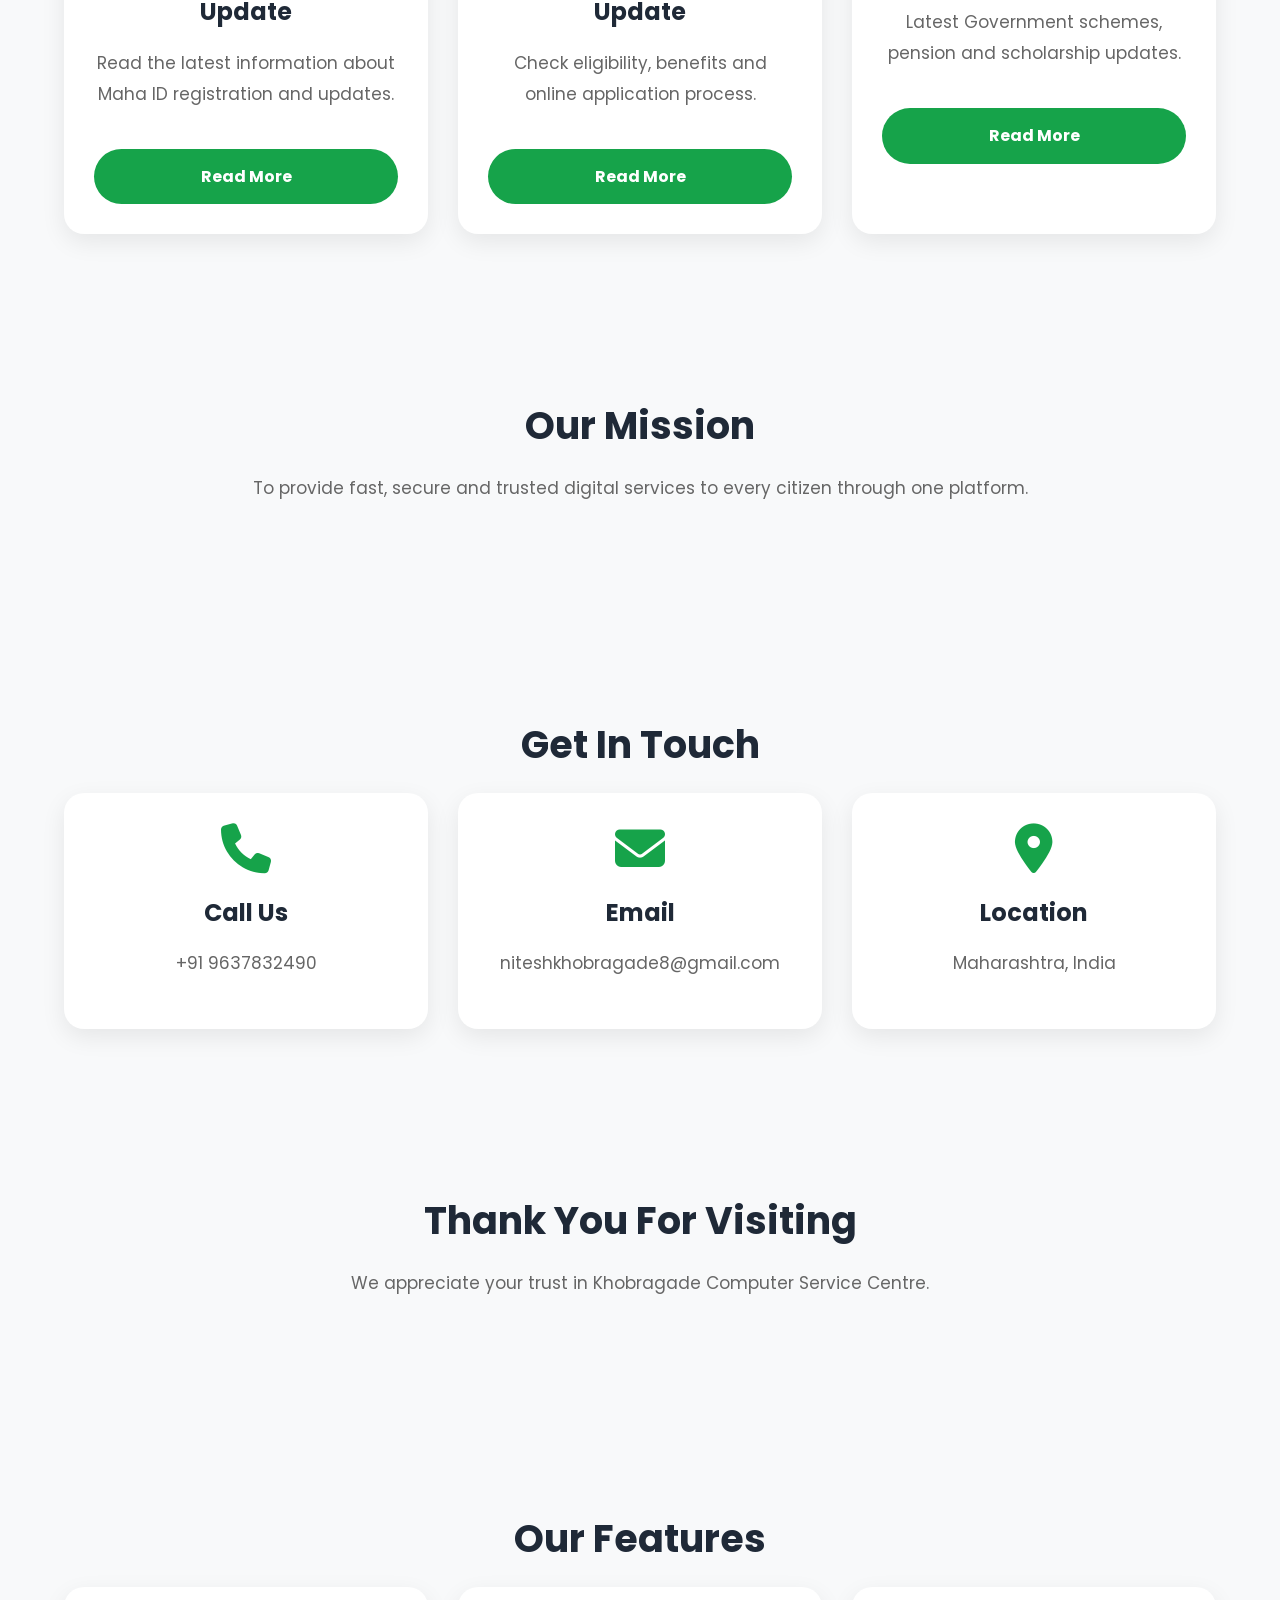
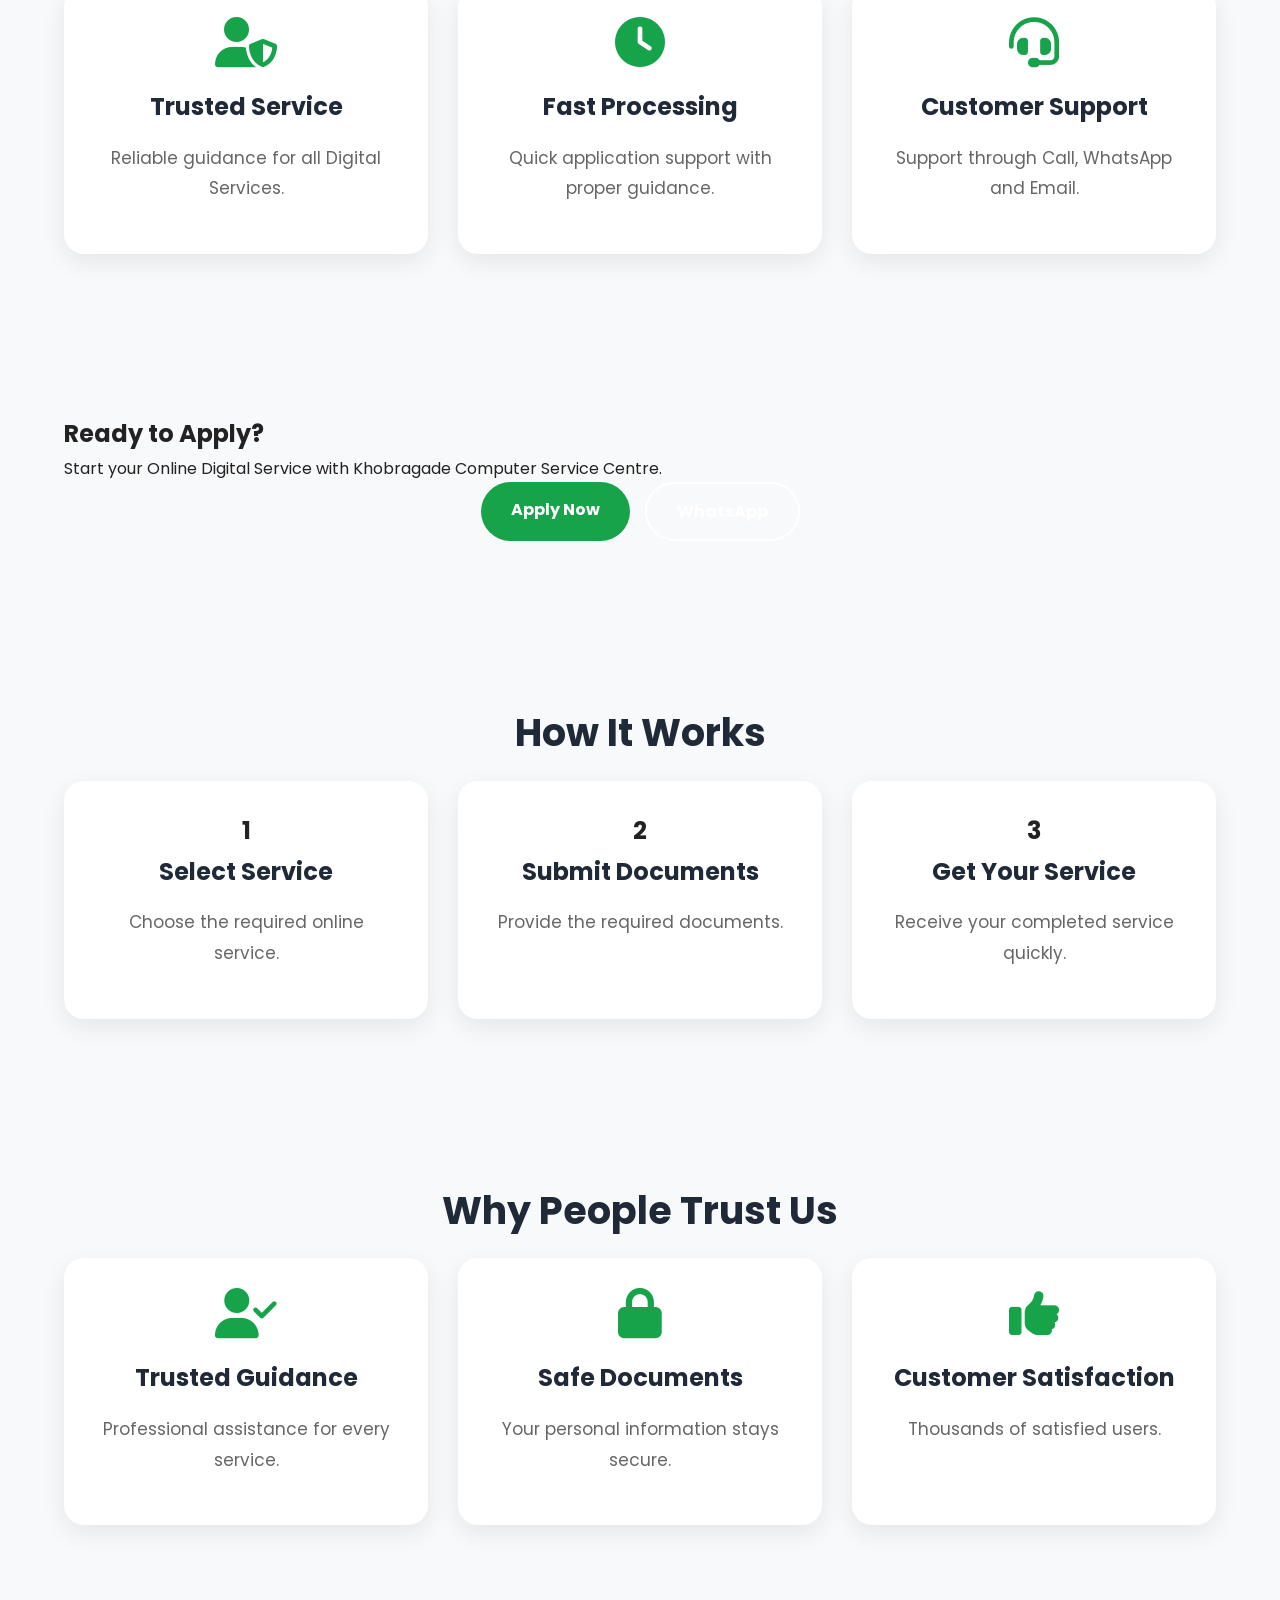
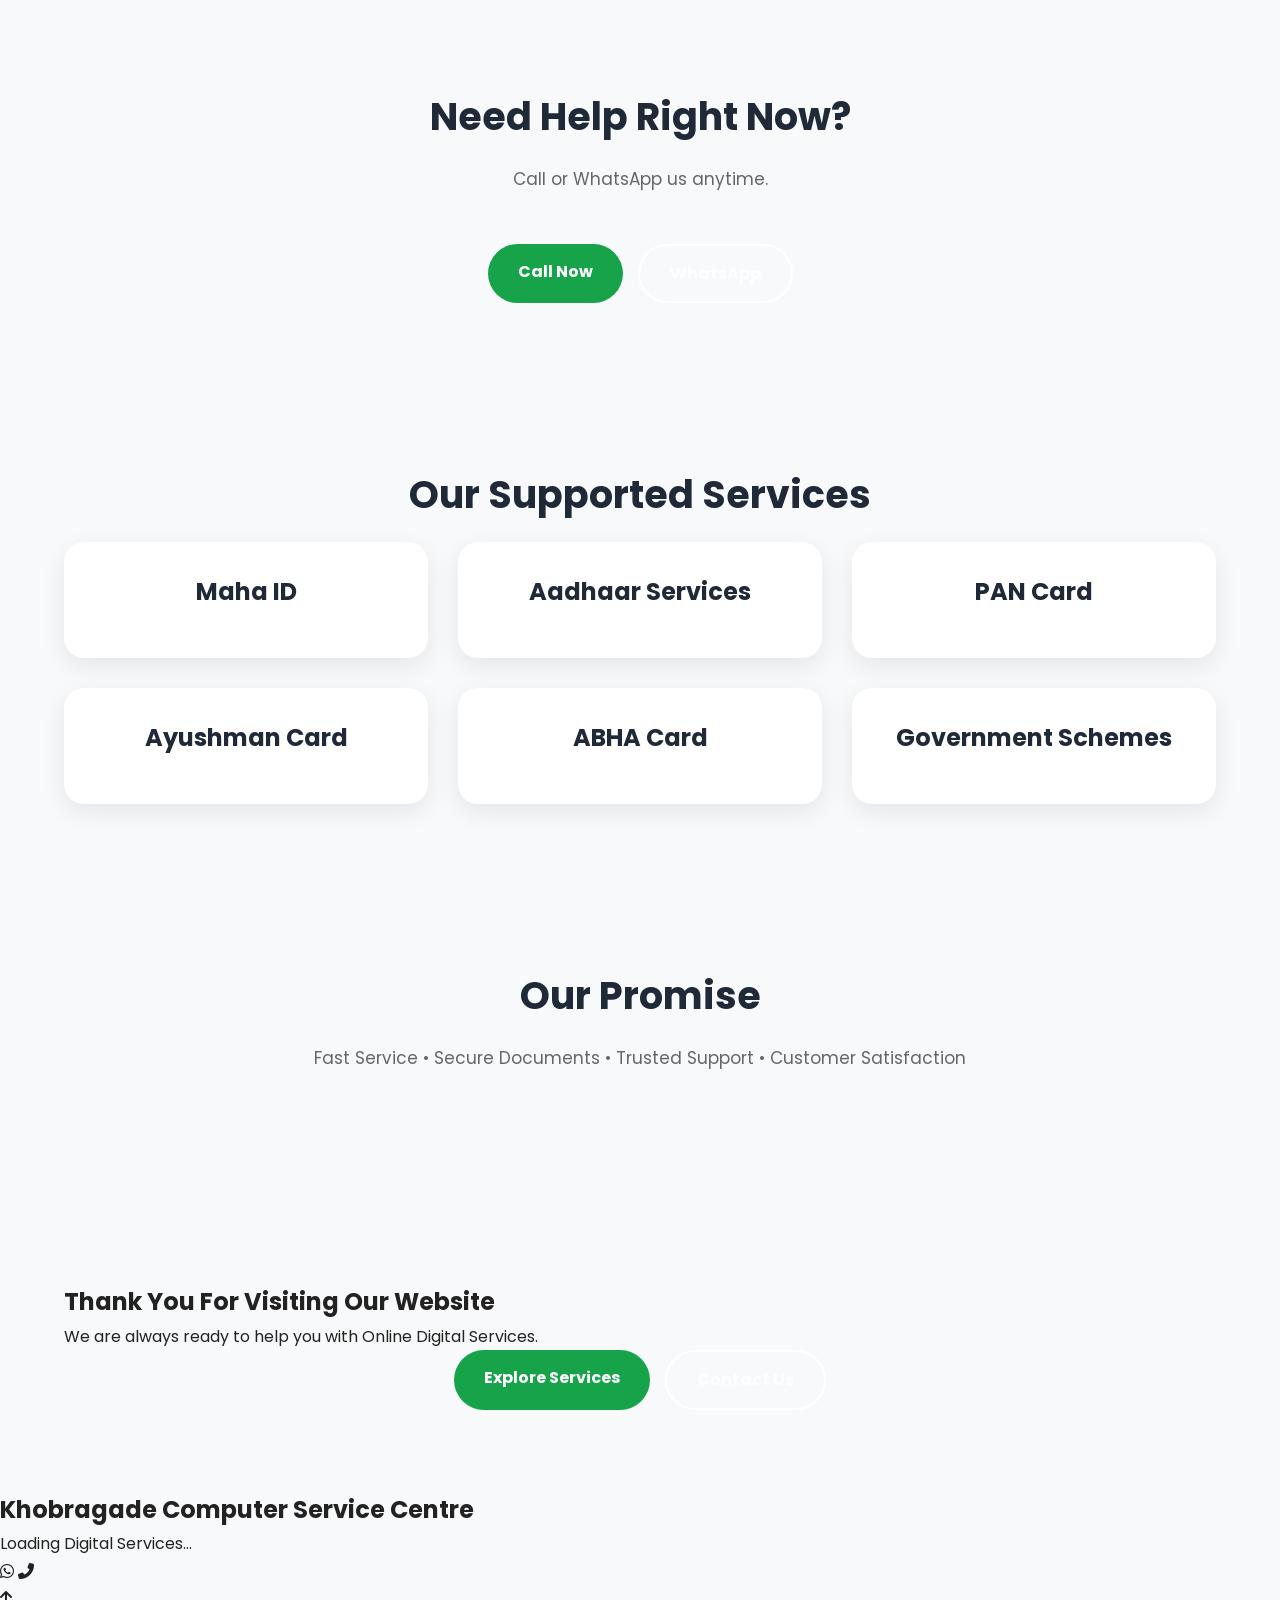
==== commit 6f5ec92d: "Update index.html" ====
--- a/index.html
+++ b/index.html
@@ -1104,3 +1104,398 @@
 </div>
 
 </section>
+<!-- =========================
+OUR FEATURES
+========================= -->
+
+<section class="features">
+
+<div class="container">
+
+<h2 class="section-title">
+Our Features
+</h2>
+
+<div class="service-grid">
+
+<div class="service-card">
+
+<i class="fa-solid fa-user-shield"></i>
+
+<h3>Trusted Service</h3>
+
+<p>
+Reliable guidance for all Digital Services.
+</p>
+
+</div>
+
+<div class="service-card">
+
+<i class="fa-solid fa-clock"></i>
+
+<h3>Fast Processing</h3>
+
+<p>
+Quick application support with proper guidance.
+</p>
+
+</div>
+
+<div class="service-card">
+
+<i class="fa-solid fa-headset"></i>
+
+<h3>Customer Support</h3>
+
+<p>
+Support through Call, WhatsApp and Email.
+</p>
+
+</div>
+
+</div>
+
+</div>
+
+</section>
+
+<!-- =========================
+FINAL CTA
+========================= -->
+
+<section class="final-cta">
+
+<div class="container">
+
+<h2>
+Ready to Apply?
+</h2>
+
+<p>
+Start your Online Digital Service with Khobragade Computer Service Centre.
+</p>
+
+<div class="hero-buttons">
+
+<a href="services.html" class="btn btn-primary">
+Apply Now
+</a>
+
+<a href="https://wa.me/919637832490"
+target="_blank"
+class="btn btn-outline">
+WhatsApp
+</a>
+
+</div>
+
+</div>
+
+</section>
+<!-- =========================
+OUR PROCESS
+========================= -->
+
+<section class="our-process">
+
+<div class="container">
+
+<h2 class="section-title">
+How It Works
+</h2>
+
+<div class="service-grid">
+
+<div class="service-card">
+
+<h2>1</h2>
+
+<h3>Select Service</h3>
+
+<p>Choose the required online service.</p>
+
+</div>
+
+<div class="service-card">
+
+<h2>2</h2>
+
+<h3>Submit Documents</h3>
+
+<p>Provide the required documents.</p>
+
+</div>
+
+<div class="service-card">
+
+<h2>3</h2>
+
+<h3>Get Your Service</h3>
+
+<p>Receive your completed service quickly.</p>
+
+</div>
+
+</div>
+
+</div>
+
+</section>
+
+<!-- =========================
+WHY PEOPLE TRUST US
+========================= -->
+
+<section class="trust">
+
+<div class="container">
+
+<h2 class="section-title">
+Why People Trust Us
+</h2>
+
+<div class="service-grid">
+
+<div class="service-card">
+
+<i class="fa-solid fa-user-check"></i>
+
+<h3>Trusted Guidance</h3>
+
+<p>Professional assistance for every service.</p>
+
+</div>
+
+<div class="service-card">
+
+<i class="fa-solid fa-lock"></i>
+
+<h3>Safe Documents</h3>
+
+<p>Your personal information stays secure.</p>
+
+</div>
+
+<div class="service-card">
+
+<i class="fa-solid fa-thumbs-up"></i>
+
+<h3>Customer Satisfaction</h3>
+
+<p>Thousands of satisfied users.</p>
+
+</div>
+
+</div>
+
+</div>
+
+</section>
+
+<!-- =========================
+QUICK CONTACT
+========================= -->
+
+<section class="quick-contact">
+
+<div class="container">
+
+<h2 class="section-title">
+Need Help Right Now?
+</h2>
+
+<p class="section-subtitle">
+
+Call or WhatsApp us anytime.
+
+</p>
+
+<div class="hero-buttons">
+
+<a href="tel:+919637832490" class="btn btn-primary">
+
+Call Now
+
+</a>
+
+<a href="https://wa.me/919637832490"
+target="_blank"
+class="btn btn-outline">
+
+WhatsApp
+
+</a>
+
+</div>
+
+</div>
+
+</section>
+<!-- =========================
+OUR PARTNERS
+========================= -->
+
+<section class="partners">
+
+<div class="container">
+
+<h2 class="section-title">
+Our Supported Services
+</h2>
+
+<div class="service-grid">
+
+<div class="service-card">
+<h3>Maha ID</h3>
+</div>
+
+<div class="service-card">
+<h3>Aadhaar Services</h3>
+</div>
+
+<div class="service-card">
+<h3>PAN Card</h3>
+</div>
+
+<div class="service-card">
+<h3>Ayushman Card</h3>
+</div>
+
+<div class="service-card">
+<h3>ABHA Card</h3>
+</div>
+
+<div class="service-card">
+<h3>Government Schemes</h3>
+</div>
+
+</div>
+
+</div>
+
+</section>
+
+<!-- =========================
+OUR PROMISE
+========================= -->
+
+<section class="promise">
+
+<div class="container">
+
+<h2 class="section-title">
+Our Promise
+</h2>
+
+<p class="section-subtitle">
+
+Fast Service • Secure Documents • Trusted Support • Customer Satisfaction
+
+</p>
+
+</div>
+
+</section>
+
+<!-- =========================
+LAST CTA
+========================= -->
+
+<section class="last-cta">
+
+<div class="container">
+
+<h2>
+
+Thank You For Visiting Our Website
+
+</h2>
+
+<p>
+
+We are always ready to help you with Online Digital Services.
+
+</p>
+
+<div class="hero-buttons">
+
+<a href="services.html" class="btn btn-primary">
+
+Explore Services
+
+</a>
+
+<a href="contact.html" class="btn btn-outline">
+
+Contact Us
+
+</a>
+
+</div>
+
+</div>
+
+</section>
+<!-- =========================
+PRELOADER
+========================= -->
+
+<div id="loader">
+
+<div class="loader-content">
+
+<div class="loader-spinner"></div>
+
+<h2>Khobragade Computer Service Centre</h2>
+
+<p>Loading Digital Services...</p>
+
+</div>
+
+</div>
+
+<!-- =========================
+FLOATING BUTTONS
+========================= -->
+
+<div class="floating-buttons">
+
+<a href="https://wa.me/919637832490"
+target="_blank"
+class="floating-btn whatsapp-btn"
+title="WhatsApp">
+
+<i class="fab fa-whatsapp"></i>
+
+</a>
+
+<a href="tel:+919637832490"
+class="floating-btn call-btn"
+title="Call">
+
+<i class="fas fa-phone-alt"></i>
+
+</a>
+
+</div>
+
+<!-- =========================
+BACK TO TOP
+========================= -->
+
+<a href="#" id="backToTop" class="back-to-top">
+
+<i class="fas fa-arrow-up"></i>
+
+</a>
+
+<!-- =========================
+FINAL JAVASCRIPT
+========================= -->
+
+<script src="script.js"></script>
+
+</body>
+
+</html>
